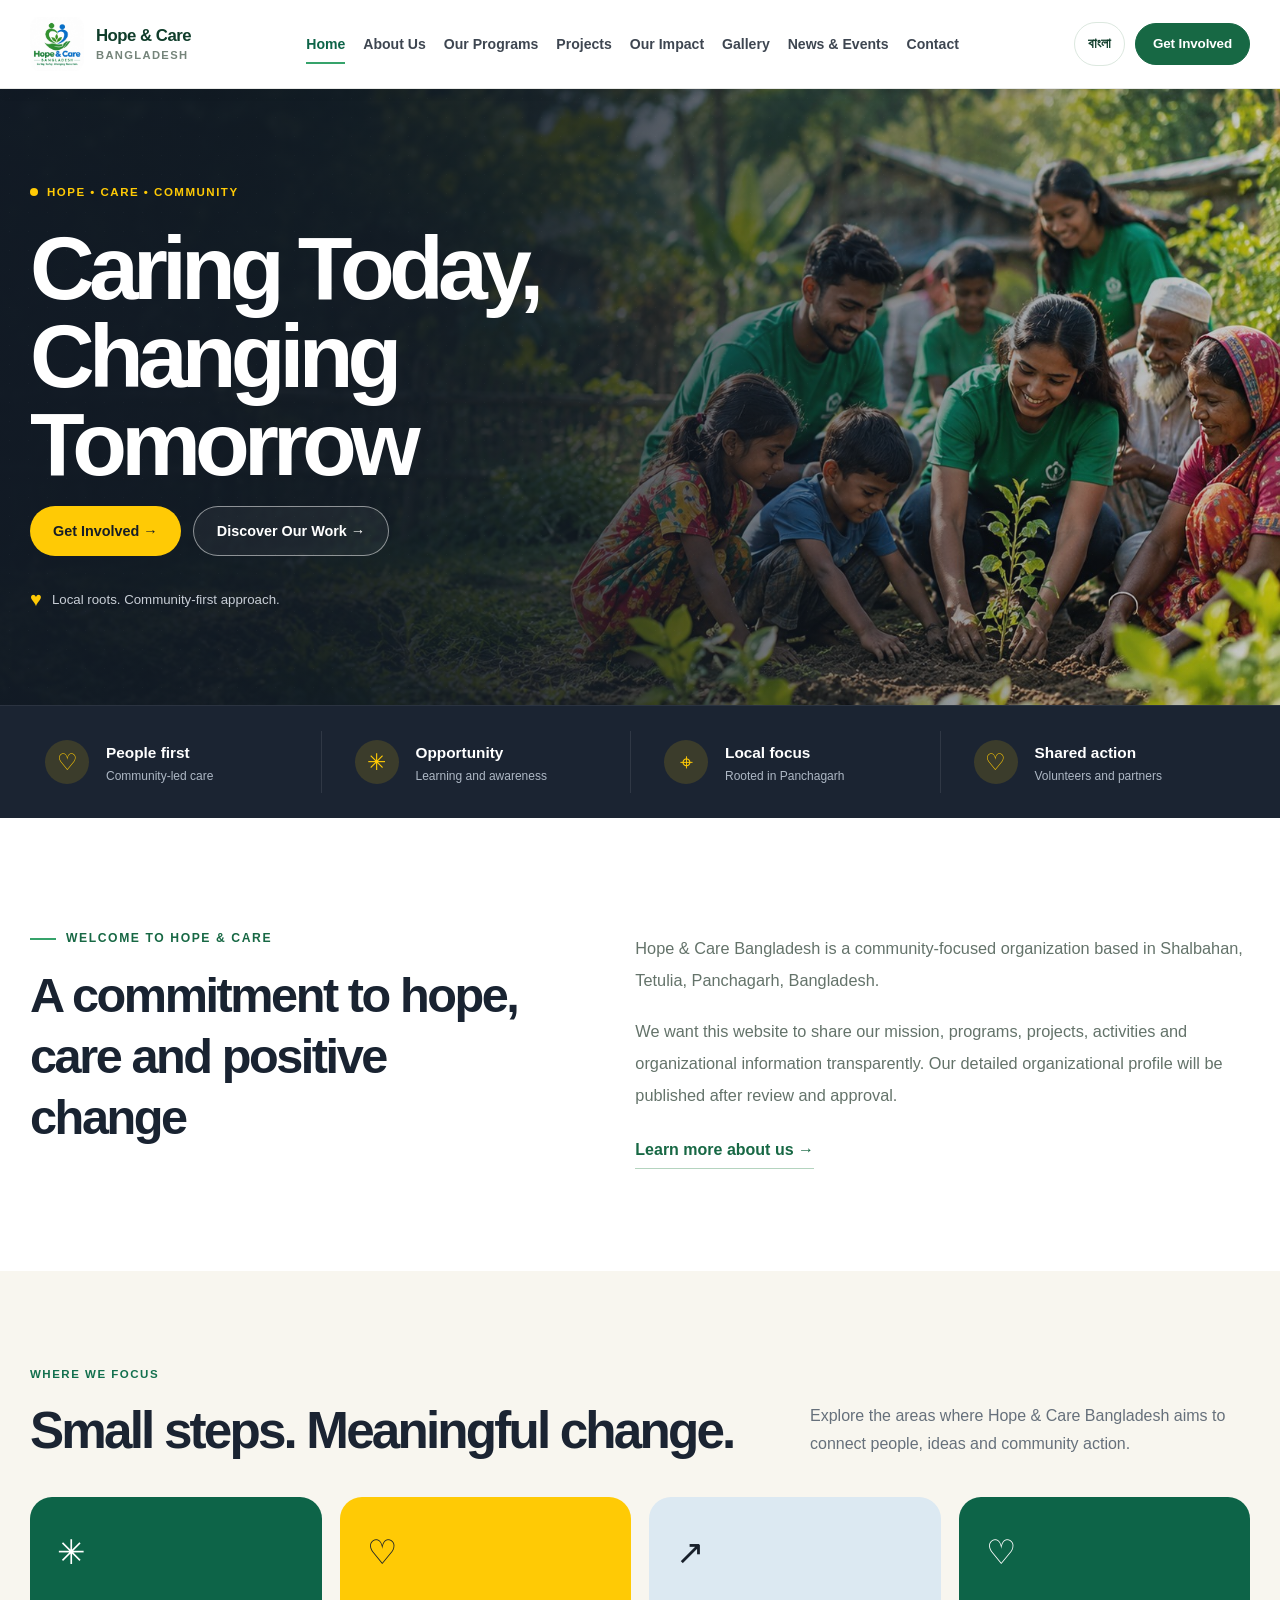
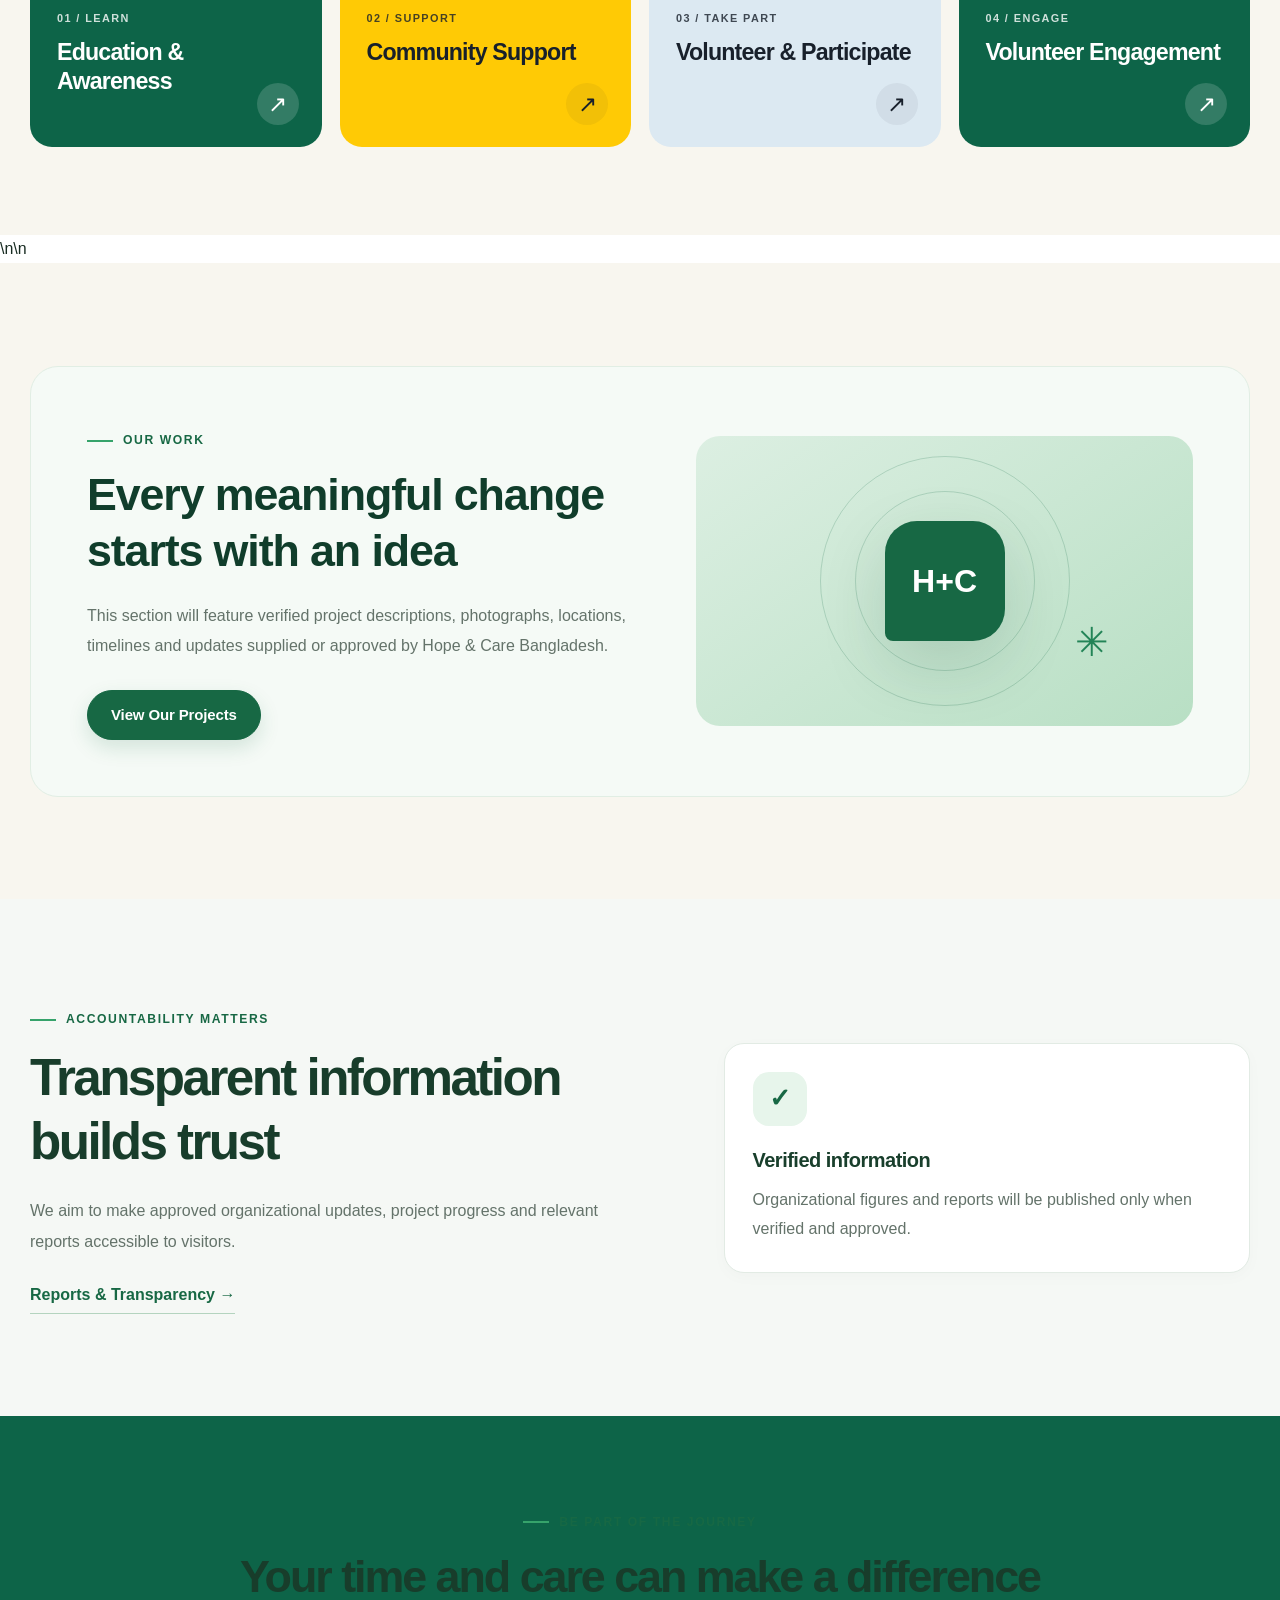
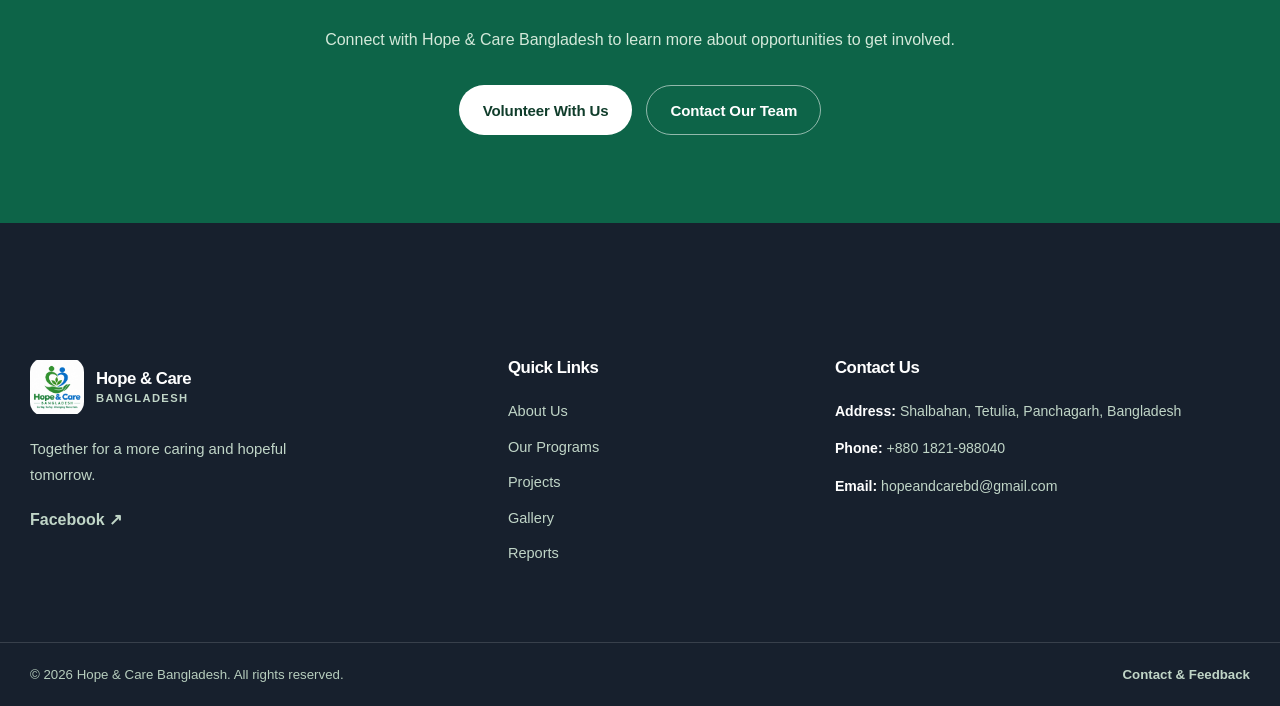
==== index.html @ 294ae9b8 "Add files via upload" ====
<!DOCTYPE html>
<html lang="en">
<head>
  <meta charset="UTF-8">
  <meta name="viewport" content="width=device-width, initial-scale=1.0">

  <title>Hope & Care Bangladesh | Together for a Better Tomorrow</title>

  <meta name="description"
        content="Hope & Care Bangladesh — building hope, supporting communities, and working towards a better tomorrow.">

  <meta name="theme-color" content="#17202d">

  <link rel="stylesheet" href="assets/css/style.css">

  <script src="assets/js/language.js" defer></script>
  <script src="assets/js/main.js" defer></script>
</head>

<body>

  <!-- Accessibility: skip navigation -->
  <a class="skip-link" href="#main-content"
     data-en="Skip to content"
     data-bn="মূল কনটেন্টে যান">Skip to content</a>

  <!-- Header -->
  <header class="site-header">
    <div class="container header-inner">

      <a class="brand" href="index.html" aria-label="Hope & Care Bangladesh Home">
        <!-- Replace this placeholder with the official organization logo -->
        <img class="brand-logo" src="assets/images/logo.png" alt="Hope &amp; Care Bangladesh logo">
        <span class="brand-text">
          <strong>Hope & Care</strong>
          <small>Bangladesh</small>
        </span>
      </a>

      <button
        class="menu-toggle"
        id="menu-toggle"
        type="button"
        aria-label="Open navigation"
        aria-controls="primary-navigation"
        aria-expanded="false">
        <span></span>
        <span></span>
        <span></span>
      </button>

      <nav class="main-navigation" id="primary-navigation"
           aria-label="Main navigation">

        <a href="index.html" class="active"
           data-en="Home" data-bn="হোম">Home</a>

        <a href="about.html"
           data-en="About Us" data-bn="আমাদের সম্পর্কে">About Us</a>

        <a href="programs.html"
           data-en="Our Programs" data-bn="আমাদের কার্যক্রম">Our Programs</a>

        <a href="projects.html"
           data-en="Projects" data-bn="প্রকল্প">Projects</a>

        <a href="impact.html"
           data-en="Our Impact" data-bn="আমাদের অবদান">Our Impact</a>

        <a href="gallery.html"
           data-en="Gallery" data-bn="গ্যালারি">Gallery</a>

        <a href="news.html"
           data-en="News & Events" data-bn="সংবাদ ও ইভেন্ট">News & Events</a>

        <a href="contact.html"
           data-en="Contact" data-bn="যোগাযোগ">Contact</a>
      </nav>

      <div class="header-actions">
        <button id="language-toggle" class="language-toggle"
                type="button" aria-label="Switch language">
          বাংলা
        </button>

        <a href="volunteer.html" class="button button-small"
           data-en="Get Involved" data-bn="যুক্ত হোন">
          Get Involved
        </a>
      </div>

    </div>
  </header>


  <main id="main-content">

    <!-- Homepage hero: JAAGO-inspired visual direction, original Hope & Care content -->
    <section class="hc-home-hero">
      <div class="hc-home-hero-bg" aria-hidden="true"></div>
      <div class="container hc-home-hero-inner">
        <div class="hc-home-hero-copy">
          <span class="hc-kicker" data-en="HOPE • CARE • COMMUNITY" data-bn="আশা • যত্ন • সমাজ">HOPE • CARE • COMMUNITY</span>
          <h1 data-en="Caring Today, Changing Tomorrow" data-bn="আজ যত্ন, আগামীতে পরিবর্তন">Caring Today, Changing Tomorrow</h1>
          <div class="hc-home-actions">
            <a href="volunteer.html" class="hc-btn hc-btn-yellow" data-en="Get Involved →" data-bn="যুক্ত হোন →">Get Involved →</a>
            <a href="about.html" class="hc-btn hc-btn-ghost" data-en="Discover Our Work →" data-bn="আমাদের কাজ জানুন →">Discover Our Work →</a>
          </div>
          <div class="hc-hero-trust"><span class="hc-heart">♥</span><span data-en="Local roots. Community-first approach." data-bn="স্থানীয় শেকড়। মানুষের পাশে থাকার অঙ্গীকার।">Local roots. Community-first approach.</span></div>
        </div>
      </div>
    </section>

    <section class="hc-value-strip" aria-label="Our approach">
      <div class="container hc-value-grid">
        <div class="hc-value"><span class="hc-value-icon">♡</span><strong data-en="People first" data-bn="মানুষই প্রথম">People first</strong><small data-en="Community-led care" data-bn="কমিউনিটিকে সঙ্গে নিয়ে">Community-led care</small></div>
        <div class="hc-value"><span class="hc-value-icon">✳</span><strong data-en="Opportunity" data-bn="সুযোগ">Opportunity</strong><small data-en="Learning and awareness" data-bn="শিক্ষা ও সচেতনতা">Learning and awareness</small></div>
        <div class="hc-value"><span class="hc-value-icon">⌖</span><strong data-en="Local focus" data-bn="স্থানীয় অগ্রাধিকার">Local focus</strong><small data-en="Rooted in Panchagarh" data-bn="পঞ্চগড়ে আমাদের শেকড়">Rooted in Panchagarh</small></div>
        <div class="hc-value"><span class="hc-value-icon">♡</span><strong data-en="Shared action" data-bn="সম্মিলিত উদ্যোগ">Shared action</strong><small data-en="Volunteers and partners" data-bn="স্বেচ্ছাসেবক ও সহযোগীরা">Volunteers and partners</small></div>
      </div>
    </section>

    <!-- Introduction -->
    <section class="section intro-section">
      <div class="container intro-grid">

        <div class="section-heading">
          <span class="eyebrow"
                data-en="WELCOME TO HOPE & CARE"
                data-bn="HOPE & CARE-এ স্বাগতম">
            WELCOME TO HOPE & CARE
          </span>

          <h2 data-en="A commitment to hope, care and positive change"
              data-bn="আশা, যত্ন ও ইতিবাচক পরিবর্তনের অঙ্গীকার">
            A commitment to hope, care and positive change
          </h2>
        </div>

        <div class="intro-copy">
          <p data-en="Hope & Care Bangladesh is a community-focused organization based in Shalbahan, Tetulia, Panchagarh, Bangladesh."
             data-bn="Hope & Care Bangladesh বাংলাদেশের পঞ্চগড় জেলার তেঁতুলিয়ার শালবাহানভিত্তিক একটি কমিউনিটি-কেন্দ্রিক সংস্থা।">
            Hope & Care Bangladesh is a community-focused organization
            based in Shalbahan, Tetulia, Panchagarh, Bangladesh.
          </p>

          <p data-en="We want this website to share our mission, programs, projects, activities and organizational information transparently. Our detailed organizational profile will be published after review and approval."
             data-bn="এই ওয়েবসাইটের মাধ্যমে আমরা আমাদের লক্ষ্য, কার্যক্রম, প্রকল্প, উদ্যোগ ও সাংগঠনিক তথ্য স্বচ্ছভাবে তুলে ধরতে চাই। বিস্তারিত সাংগঠনিক পরিচিতি পর্যালোচনা ও অনুমোদনের পর প্রকাশ করা হবে।">
            We want this website to share our mission, programs, projects,
            activities and organizational information transparently.
            Our detailed organizational profile will be published after
            review and approval.
          </p>

          <a href="about.html" class="text-link"
             data-en="Learn more about us →"
             data-bn="আমাদের সম্পর্কে আরও জানুন →">
            Learn more about us →
          </a>
        </div>

      </div>
    </section>


    <section class="hc-focus-section">
      <div class="container">
        <div class="hc-section-head"><div><span class="hc-section-kicker" data-en="WHERE WE FOCUS" data-bn="আমাদের অগ্রাধিকার">WHERE WE FOCUS</span><h2 data-en="Small steps. Meaningful change." data-bn="ছোট পদক্ষেপ, অর্থবহ পরিবর্তন।">Small steps. Meaningful change.</h2></div><p data-en="Explore the areas where Hope & Care Bangladesh aims to connect people, ideas and community action." data-bn="যে ক্ষেত্রগুলোতে মানুষ, ধারণা ও সামাজিক উদ্যোগকে একসঙ্গে যুক্ত করতে চাই—সেগুলো জানুন।">Explore the areas where Hope & Care Bangladesh aims to connect people, ideas and community action.</p></div>
        <div class="hc-focus-grid">
          <a class="hc-focus-card hc-focus-green" href="programs.html"><span class="hc-focus-symbol">✳</span><span class="hc-focus-label" data-en="01 / LEARN" data-bn="০১ / শিক্ষা">01 / LEARN</span><h3 data-en="Education & Awareness" data-bn="শিক্ষা ও সচেতনতা">Education & Awareness</h3><span class="hc-card-arrow">↗</span></a>
          <a class="hc-focus-card hc-focus-yellow" href="projects.html"><span class="hc-focus-symbol">♡</span><span class="hc-focus-label" data-en="02 / SUPPORT" data-bn="০২ / সহায়তা">02 / SUPPORT</span><h3 data-en="Community Support" data-bn="কমিউনিটি সহায়তা">Community Support</h3><span class="hc-card-arrow">↗</span></a>
          <a class="hc-focus-card hc-focus-blue" href="volunteer.html"><span class="hc-focus-symbol">↗</span><span class="hc-focus-label" data-en="03 / TAKE PART" data-bn="০৩ / অংশ নিন">03 / TAKE PART</span><h3 data-en="Volunteer & Participate" data-bn="স্বেচ্ছাসেবা ও অংশগ্রহণ">Volunteer & Participate</h3><span class="hc-card-arrow">↗</span></a>
          <a class="hc-focus-card hc-focus-green" href="volunteer.html"><span class="hc-focus-symbol">♡</span><span class="hc-focus-label" data-en="04 / ENGAGE" data-bn="০৪ / যুক্ত হোন">04 / ENGAGE</span><h3 data-en="Volunteer Engagement" data-bn="স্বেচ্ছাসেবায় যুক্ত হোন">Volunteer Engagement</h3><span class="hc-card-arrow">↗</span></a>
        </div>
      </div>
    </section>

    <!-- Programs overview is represented by the focus cards above to avoid duplicate cards. -->\n\n    <!-- Projects -->
    <section class="section projects-section">
      <div class="container project-feature">

        <div class="project-feature-content">
          <span class="eyebrow"
                data-en="OUR WORK"
                data-bn="আমাদের কাজ">
            OUR WORK
          </span>

          <h2 data-en="Every meaningful change starts with an idea"
              data-bn="অর্থবহ পরিবর্তনের শুরু হয় একটি উদ্যোগ থেকে">
            Every meaningful change starts with an idea
          </h2>

          <p data-en="This section will feature verified project descriptions, photographs, locations, timelines and updates supplied or approved by Hope & Care Bangladesh."
             data-bn="এই অংশে Hope & Care Bangladesh-এর সরবরাহ করা বা অনুমোদিত প্রকল্পের বিবরণ, ছবি, স্থান, সময়সীমা ও অগ্রগতির তথ্য প্রকাশ করা হবে।">
            This section will feature verified project descriptions,
            photographs, locations, timelines and updates supplied or
            approved by Hope & Care Bangladesh.
          </p>

          <a href="projects.html" class="button button-primary"
             data-en="View Our Projects"
             data-bn="আমাদের প্রকল্প দেখুন">
            View Our Projects
          </a>
        </div>

        <div class="project-feature-art" aria-hidden="true">
          <div class="art-circle art-circle-large"></div>
          <div class="art-circle art-circle-small"></div>
          <div class="art-symbol">H+C</div>
          <div class="art-leaf">✳</div>
        </div>

      </div>
    </section>


    <!-- Impact and transparency -->
    <section class="section impact-section">
      <div class="container impact-grid">

        <div>
          <span class="eyebrow"
                data-en="ACCOUNTABILITY MATTERS"
                data-bn="জবাবদিহি গুরুত্বপূর্ণ">
            ACCOUNTABILITY MATTERS
          </span>

          <h2 data-en="Transparent information builds trust"
              data-bn="স্বচ্ছ তথ্য গড়ে তোলে আস্থা">
            Transparent information builds trust
          </h2>

          <p data-en="We aim to make approved organizational updates, project progress and relevant reports accessible to visitors."
             data-bn="অনুমোদিত সাংগঠনিক তথ্য, প্রকল্পের অগ্রগতি ও প্রাসঙ্গিক প্রতিবেদন দর্শনার্থীদের কাছে সহজলভ্য করাই আমাদের লক্ষ্য।">
            We aim to make approved organizational updates,
            project progress and relevant reports accessible to visitors.
          </p>

          <a href="reports.html" class="text-link"
             data-en="Reports & Transparency →"
             data-bn="প্রতিবেদন ও স্বচ্ছতা →">
            Reports & Transparency →
          </a>
        </div>

        <div class="impact-panel">
          <div class="impact-panel-icon" aria-hidden="true">✓</div>
          <h3 data-en="Verified information"
              data-bn="যাচাইকৃত তথ্য">
            Verified information
          </h3>
          <p data-en="Organizational figures and reports will be published only when verified and approved."
             data-bn="যাচাই ও অনুমোদনের পরই সাংগঠনিক পরিসংখ্যান ও প্রতিবেদন প্রকাশ করা হবে।">
            Organizational figures and reports will be published only
            when verified and approved.
          </p>
        </div>

      </div>
    </section>


    <!-- Volunteer call to action -->
    <section class="cta-section">
      <div class="container cta-content">

        <span class="eyebrow eyebrow-light"
              data-en="BE PART OF THE JOURNEY"
              data-bn="এই যাত্রার অংশ হোন">
          BE PART OF THE JOURNEY
        </span>

        <h2 data-en="Your time and care can make a difference"
            data-bn="আপনার সময় ও যত্ন ইতিবাচক পরিবর্তন আনতে পারে">
          Your time and care can make a difference
        </h2>

        <p data-en="Connect with Hope & Care Bangladesh to learn more about opportunities to get involved."
           data-bn="যুক্ত হওয়ার সুযোগ সম্পর্কে জানতে Hope & Care Bangladesh-এর সঙ্গে যোগাযোগ করুন।">
          Connect with Hope & Care Bangladesh to learn more about
          opportunities to get involved.
        </p>

        <div class="cta-actions">
          <a href="volunteer.html" class="button button-white"
             data-en="Volunteer With Us"
             data-bn="আমাদের সঙ্গে স্বেচ্ছাসেবক হোন">
            Volunteer With Us
          </a>

          <a href="contact.html" class="button button-light-outline"
             data-en="Contact Our Team"
             data-bn="আমাদের সঙ্গে যোগাযোগ করুন">
            Contact Our Team
          </a>
        </div>

      </div>
    </section>

  </main>


  <!-- Footer -->
  <footer class="site-footer">
    <div class="container footer-grid">

      <div class="footer-about">
        <a class="brand footer-brand" href="index.html">
          <img class="brand-logo" src="assets/images/logo.png" alt="Hope &amp; Care Bangladesh logo">
          <span class="brand-text">
            <strong>Hope & Care</strong>
            <small>Bangladesh</small>
          </span>
        </a>

        <p data-en="Together for a more caring and hopeful tomorrow."
           data-bn="আরও মানবিক ও আশাব্যঞ্জক আগামীর জন্য একসাথে।">
          Together for a more caring and hopeful tomorrow.
        </p>

        <a href="https://www.facebook.com/hopeandcarebd"
           target="_blank" rel="noopener noreferrer">
          Facebook ↗
        </a>
      </div>

      <div class="footer-links">
        <h3 data-en="Quick Links" data-bn="দরকারি লিংক">Quick Links</h3>
        <a href="about.html" data-en="About Us" data-bn="আমাদের সম্পর্কে">About Us</a>
        <a href="programs.html" data-en="Our Programs" data-bn="আমাদের কার্যক্রম">Our Programs</a>
        <a href="projects.html" data-en="Projects" data-bn="প্রকল্প">Projects</a>
        <a href="gallery.html" data-en="Gallery" data-bn="গ্যালারি">Gallery</a>
        <a href="reports.html" data-en="Reports" data-bn="প্রতিবেদন">Reports</a>
      </div>

      <div class="footer-contact">
        <h3 data-en="Contact Us" data-bn="যোগাযোগ করুন">Contact Us</h3>

        <p>
          <strong data-en="Address:" data-bn="ঠিকানা:">Address:</strong>
          <span data-en="Shalbahan, Tetulia, Panchagarh, Bangladesh"
                data-bn="শালবাহান, তেঁতুলিয়া, পঞ্চগড়, বাংলাদেশ">
            Shalbahan, Tetulia, Panchagarh, Bangladesh
          </span>
        </p>

        <p>
          <strong data-en="Phone:" data-bn="ফোন:">Phone:</strong>
          <a href="tel:+8801821988040">+880 1821-988040</a>
        </p>

        <p>
          <strong data-en="Email:" data-bn="ইমেইল:">Email:</strong>
          <a href="mailto:hopeandcarebd@gmail.com">
            hopeandcarebd@gmail.com
          </a>
        </p>
      </div>

    </div>

    <div class="footer-bottom">
      <div class="container footer-bottom-inner">
        <p>
          © <span id="current-year">2026</span>
          Hope & Care Bangladesh.
          <span data-en="All rights reserved."
                data-bn="সর্বস্বত্ব সংরক্ষিত।">
            All rights reserved.
          </span>
        </p>

        <a href="contact.html"
           data-en="Contact & Feedback"
           data-bn="যোগাযোগ ও মতামত">
          Contact & Feedback
        </a>
      </div>
    </div>
  </footer>

</body>
</html>
---- assets/css/style.css ----
/* =========================================
   Hope & Care Bangladesh
   Main Stylesheet
   Theme: Green + White
========================================= */

/* ---------- 1. Design tokens ---------- */

:root {
  --green-900: #104b32;
  --green-800: #176b45;
  --green-700: #218653;
  --green-600: #2d9a62;
  --green-100: #e8f5ed;
  --green-50: #f5faf6;

  --white: #ffffff;
  --text: #23352b;
  --muted: #66766c;
  --border: #e0e9e2;
  --surface: #f8fbf8;

  --shadow-sm: 0 5px 18px rgba(20, 70, 44, 0.07);
  --shadow-lg: 0 18px 50px rgba(20, 70, 44, 0.12);

  --radius-sm: 10px;
  --radius-md: 18px;
  --radius-lg: 28px;

  --container: 1160px;
  --header-height: 82px;
}

/* ---------- 2. Reset and base ---------- */

* {
  box-sizing: border-box;
}

html {
  scroll-behavior: smooth;
  scroll-padding-top: 100px;
}

body {
  margin: 0;
  font-family:
    "Noto Sans Bengali",
    "Hind Siliguri",
    "Noto Sans",
    Arial,
    sans-serif;
  font-size: 16px;
  line-height: 1.75;
  color: var(--text);
  background: var(--white);
  -webkit-font-smoothing: antialiased;
}

body,
button,
input,
textarea,
select {
  font-family:
    "Noto Sans Bengali",
    "Hind Siliguri",
    "Noto Sans",
    Arial,
    sans-serif;
}

img,
svg {
  max-width: 100%;
}

img {
  display: block;
  height: auto;
}

a {
  color: var(--green-800);
  text-decoration: none;
}

a:hover {
  color: var(--green-600);
}

button {
  font: inherit;
}

button,
a {
  -webkit-tap-highlight-color: transparent;
}

button:focus-visible,
a:focus-visible {
  outline: 3px solid #86cba2;
  outline-offset: 4px;
}

h1,
h2,
h3,
p {
  margin-top: 0;
}

h1,
h2,
h3 {
  line-height: 1.25;
  letter-spacing: -0.025em;
}

h1 {
  font-size: clamp(2.4rem, 5vw, 4.4rem);
}

h2 {
  font-size: clamp(1.9rem, 3.5vw, 3rem);
}

h3 {
  font-size: 1.25rem;
}

p {
  color: var(--muted);
}

.container {
  width: min(var(--container), calc(100% - 48px));
  margin-inline: auto;
}

.section {
  padding-block: 96px;
}

.skip-link {
  position: absolute;
  top: -100px;
  left: 16px;
  z-index: 2000;
  padding: 12px 18px;
  color: var(--white);
  background: var(--green-900);
  border-radius: var(--radius-sm);
}

.skip-link:focus {
  top: 16px;
}

/* ---------- 3. Header and navigation ---------- */

.site-header {
  position: sticky;
  top: 0;
  z-index: 1000;
  min-height: var(--header-height);
  background: rgba(255, 255, 255, 0.97);
  border-bottom: 1px solid rgba(224, 233, 226, 0.9);
  backdrop-filter: blur(14px);
}

.header-inner {
  display: flex;
  align-items: center;
  justify-content: space-between;
  gap: 24px;
  min-height: var(--header-height);
}

.brand {
  display: inline-flex;
  align-items: center;
  flex-shrink: 0;
  gap: 11px;
  color: var(--green-900);
}

.brand:hover {
  color: var(--green-800);
}

.brand-mark {
  display: grid;
  width: 46px;
  height: 46px;
  place-items: center;
  color: var(--white);
  background: var(--green-800);
  border-radius: 14px 14px 14px 4px;
  font-size: 0.95rem;
  font-weight: 800;
  letter-spacing: -0.04em;
}

.brand-text {
  display: flex;
  flex-direction: column;
  line-height: 1.2;
}

.brand-text strong {
  font-size: 1.02rem;
  font-weight: 800;
}

.brand-text small {
  margin-top: 4px;
  color: var(--muted);
  font-size: 0.78rem;
  letter-spacing: 0.06em;
}

.main-navigation {
  display: flex;
  align-items: center;
  justify-content: center;
  gap: 19px;
}

.main-navigation a {
  position: relative;
  padding-block: 8px;
  color: #45574b;
  font-size: 0.88rem;
  font-weight: 600;
  white-space: nowrap;
}

.main-navigation a::after {
  position: absolute;
  right: 0;
  bottom: 0;
  left: 0;
  height: 2px;
  background: var(--green-700);
  content: "";
  transform: scaleX(0);
  transform-origin: left;
  transition: transform 180ms ease;
}

.main-navigation a:hover,
.main-navigation a.active {
  color: var(--green-800);
}

.main-navigation a:hover::after,
.main-navigation a.active::after {
  transform: scaleX(1);
}

.header-actions {
  display: flex;
  align-items: center;
  gap: 12px;
}

.language-toggle {
  min-width: 48px;
  padding: 8px 10px;
  color: var(--green-800);
  background: var(--green-50);
  border: 1px solid var(--border);
  border-radius: 9px;
  cursor: pointer;
  font-size: 0.85rem;
  font-weight: 700;
}

.language-toggle:hover {
  background: var(--green-100);
}

.menu-toggle {
  display: none;
  width: 44px;
  height: 44px;
  padding: 10px;
  background: var(--white);
  border: 1px solid var(--border);
  border-radius: 10px;
  cursor: pointer;
}

.menu-toggle span {
  display: block;
  width: 100%;
  height: 2px;
  margin-block: 5px;
  background: var(--green-800);
  transition: transform 180ms ease;
}

/* ---------- 4. Buttons ---------- */

.button {
  display: inline-flex;
  align-items: center;
  justify-content: center;
  gap: 8px;
  min-height: 50px;
  padding: 12px 23px;
  border: 1px solid transparent;
  border-radius: 11px;
  font-size: 0.94rem;
  font-weight: 700;
  line-height: 1.4;
  text-align: center;
  transition:
    background 180ms ease,
    color 180ms ease,
    border-color 180ms ease,
    transform 180ms ease,
    box-shadow 180ms ease;
}

.button:hover {
  transform: translateY(-2px);
}

.button-small {
  min-height: 42px;
  padding: 9px 15px;
  color: var(--white);
  background: var(--green-800);
  font-size: 0.84rem;
}

.button-small:hover {
  color: var(--white);
  background: var(--green-900);
}

.button-primary {
  color: var(--white);
  background: var(--green-800);
  box-shadow: 0 8px 20px rgba(23, 107, 69, 0.15);
}

.button-primary:hover {
  color: var(--white);
  background: var(--green-900);
  box-shadow: var(--shadow-sm);
}

.button-outline {
  color: var(--green-800);
  background: var(--white);
  border-color: #bfd9c8;
}

.button-outline:hover {
  color: var(--green-900);
  background: var(--green-50);
  border-color: var(--green-700);
}

.button-white {
  color: var(--green-900);
  background: var(--white);
}

.button-white:hover {
  color: var(--green-900);
  background: var(--green-100);
}

.button-light-outline {
  color: var(--white);
  background: transparent;
  border-color: rgba(255, 255, 255, 0.55);
}

.button-light-outline:hover {
  color: var(--white);
  background: rgba(255, 255, 255, 0.1);
  border-color: var(--white);
}

/* ---------- 5. Shared section styles ---------- */

.eyebrow {
  display: inline-block;
  margin-bottom: 18px;
  color: var(--green-700);
  font-size: 0.76rem;
  font-weight: 800;
  letter-spacing: 0.13em;
  line-height: 1.6;
}

.section-heading h2,
.impact-grid h2 {
  max-width: 620px;
  margin-bottom: 0;
  color: var(--green-900);
}

.section-header {
  max-width: 720px;
  margin: 0 auto 48px;
}

.section-header.centered {
  text-align: center;
}

.section-header h2 {
  margin-bottom: 18px;
  color: var(--green-900);
}

.section-header p {
  max-width: 640px;
  margin-inline: auto;
  margin-bottom: 0;
}

.text-link {
  display: inline-flex;
  align-items: center;
  gap: 8px;
  color: var(--green-800);
  font-weight: 750;
}

.text-link:hover {
  color: var(--green-600);
}

/* ---------- 6. Hero ---------- */

.hero {
  position: relative;
  overflow: hidden;
  padding-block: 88px 96px;
  background:
    radial-gradient(
      ellipse at 90% 10%,
      rgba(209, 237, 218, 0.65),
      transparent 40%
    ),
    linear-gradient(135deg, #f8fcf8 0%, #ffffff 68%);
}

.hero-grid {
  display: grid;
  grid-template-columns: 1.06fr 0.94fr;
  align-items: center;
  gap: 64px;
}

.hero-content {
  position: relative;
  z-index: 2;
}

.hero-content h1 {
  max-width: 670px;
  margin-bottom: 24px;
  color: var(--green-900);
}

.hero-description {
  max-width: 580px;
  margin-bottom: 30px;
  font-size: 1.05rem;
  line-height: 1.9;
}

.hero-actions {
  display: flex;
  flex-wrap: wrap;
  gap: 13px;
}

.hero-note {
  display: flex;
  align-items: center;
  gap: 12px;
  margin-top: 34px;
}

.hero-note p {
  margin: 0;
  color: #53665a;
  font-size: 0.91rem;
  font-weight: 600;
}

.note-icon {
  display: grid;
  width: 36px;
  height: 36px;
  flex-shrink: 0;
  place-items: center;
  color: var(--green-800);
  background: var(--green-100);
  border-radius: 50%;
  font-size: 1.1rem;
}

.hero-visual {
  position: relative;
  min-width: 0;
}

.hero-image-placeholder {
  position: relative;
  z-index: 1;
  display: grid;
  min-height: 420px;
  padding: 30px;
  place-items: center;
  overflow: hidden;
  background:
    radial-gradient(
      circle at 75% 22%,
      rgba(255, 255, 255, 0.8),
      transparent 24%
    ),
    linear-gradient(145deg, #d9efdf, #a9d9ba);
  border: 8px solid rgba(255, 255, 255, 0.9);
  border-radius: 48% 48% 25px 25px;
  box-shadow: var(--shadow-lg);
}

.placeholder-content {
  max-width: 300px;
  text-align: center;
}

.placeholder-icon {
  display: grid;
  width: 78px;
  height: 78px;
  margin: 0 auto 20px;
  place-items: center;
  color: var(--green-800);
  background: rgba(255, 255, 255, 0.78);
  border-radius: 50%;
  font-size: 2.7rem;
}

.placeholder-content p {
  margin-bottom: 8px;
  color: var(--green-900);
  font-size: 1.45rem;
  font-weight: 800;
}

.placeholder-content small {
  color: #426e53;
  font-size: 0.84rem;
}

.hero-decoration {
  position: absolute;
  border: 1px solid rgba(45, 154, 98, 0.25);
  border-radius: 50%;
}

.hero-decoration-one {
  top: -28px;
  right: -22px;
  width: 110px;
  height: 110px;
}

.hero-decoration-two {
  bottom: -24px;
  left: -28px;
  width: 82px;
  height: 82px;
  background: rgba(232, 245, 237, 0.75);
}

/* ---------- 7. Introduction ---------- */

.intro-section {
  background: var(--white);
}

.intro-grid {
  display: grid;
  grid-template-columns: 0.9fr 1.1fr;
  align-items: start;
  gap: 80px;
}

.intro-copy p {
  margin-bottom: 20px;
  line-height: 1.95;
}

.intro-copy .text-link {
  margin-top: 4px;
}

/* ---------- 8. Program cards ---------- */

.programs-section {
  background: var(--green-50);
}

.program-grid {
  display: grid;
  grid-template-columns: repeat(3, minmax(0, 1fr));
  gap: 24px;
}

.program-card {
  display: flex;
  flex-direction: column;
  align-items: flex-start;
  min-width: 0;
  padding: 30px;
  background: var(--white);
  border: 1px solid var(--border);
  border-radius: var(--radius-md);
  box-shadow: var(--shadow-sm);
  transition:
    transform 180ms ease,
    box-shadow 180ms ease,
    border-color 180ms ease;
}

.program-card:hover {
  transform: translateY(-5px);
  border-color: #c4dfcd;
  box-shadow: var(--shadow-lg);
}

.program-icon {
  display: grid;
  width: 58px;
  height: 58px;
  margin-bottom: 24px;
  place-items: center;
  color: var(--green-800);
  background: var(--green-100);
  border-radius: 17px;
  font-size: 1.8rem;
}

.program-card h3 {
  margin-bottom: 13px;
  color: var(--green-900);
}

.program-card p {
  flex: 1;
  margin-bottom: 22px;
  font-size: 0.94rem;
  line-height: 1.85;
}

.program-card a {
  color: var(--green-800);
  font-size: 0.91rem;
  font-weight: 750;
}

.program-card a:hover {
  color: var(--green-600);
}

.content-disclaimer {
  max-width: 850px;
  margin: 28px auto 0;
  font-size: 0.82rem;
  line-height: 1.8;
  text-align: center;
}

/* ---------- 9. Projects feature ---------- */

.projects-section {
  background: var(--white);
}

.project-feature {
  display: grid;
  grid-template-columns: 1.05fr 0.95fr;
  align-items: center;
  gap: 60px;
  padding: 56px;
  overflow: hidden;
  background: var(--green-50);
  border: 1px solid #e1eee4;
  border-radius: var(--radius-lg);
}

.project-feature-content h2 {
  margin-bottom: 22px;
  color: var(--green-900);
}

.project-feature-content p {
  margin-bottom: 28px;
  line-height: 1.9;
}

.project-feature-art {
  position: relative;
  display: grid;
  min-height: 290px;
  place-items: center;
  overflow: hidden;
  background: linear-gradient(145deg, #dcefe2, #b8dfc4);
  border-radius: 24px;
}

.art-circle {
  position: absolute;
  border: 1px solid rgba(23, 107, 69, 0.2);
  border-radius: 50%;
}

.art-circle-large {
  width: 250px;
  height: 250px;
}

.art-circle-small {
  width: 180px;
  height: 180px;
}

.art-symbol {
  position: relative;
  z-index: 1;
  display: grid;
  width: 120px;
  height: 120px;
  place-items: center;
  color: var(--white);
  background: var(--green-800);
  border-radius: 32px 32px 32px 8px;
  box-shadow: var(--shadow-lg);
  font-size: 2rem;
  font-weight: 800;
}

.art-leaf {
  position: absolute;
  right: 17%;
  bottom: 17%;
  color: var(--green-700);
  font-size: 2.5rem;
}

/* ---------- 10. Impact and transparency ---------- */

.impact-section {
  background: #fbfdfb;
}

.impact-grid {
  display: grid;
  grid-template-columns: 1.1fr 0.9fr;
  align-items: center;
  gap: 80px;
}

.impact-grid h2 {
  margin-bottom: 22px;
}

.impact-grid > div:first-child > p {
  max-width: 590px;
  margin-bottom: 24px;
  line-height: 1.9;
}

.impact-panel {
  padding: 36px;
  background: var(--white);
  border: 1px solid var(--border);
  border-radius: var(--radius-md);
  box-shadow: var(--shadow-sm);
}

.impact-panel-icon {
  display: grid;
  width: 54px;
  height: 54px;
  margin-bottom: 22px;
  place-items: center;
  color: var(--green-800);
  background: var(--green-100);
  border-radius: 16px;
  font-size: 1.6rem;
  font-weight: 800;
}

.impact-panel h3 {
  margin-bottom: 12px;
  color: var(--green-900);
}

.impact-panel p {
  margin-bottom: 0;
  line-height: 1.9;
}

/* ---------- 11. Call to action ---------- */

.cta-section {
  position: relative;
  overflow: hidden;
  padding-block: 88px;
  background:
    radial-gradient(
      circle at 100% 0,
      rgba(71, 158, 106, 0.3),
      transparent 35%
    ),
    var(--green-900);
}

.cta-content {
  position: relative;
  z-index: 1;
  max-width: 850px;
  text-align: center;
}

.eyebrow-light {
  color: #bce9cb;
}

.cta-content h2 {
  margin-bottom: 20px;
  color: var(--white);
}

.cta-content > p {
  max-width: 650px;
  margin: 0 auto 30px;
  color: #d4e9da;
  line-height: 1.9;
}

.cta-actions {
  display: flex;
  flex-wrap: wrap;
  justify-content: center;
  gap: 14px;
}

/* ---------- 12. Footer ---------- */

.site-footer {
  background: #f6faf7;
}

.footer-grid {
  display: grid;
  grid-template-columns: 1.15fr 0.75fr 1.1fr;
  gap: 70px;
  padding-block: 65px;
}

.footer-brand {
  margin-bottom: 20px;
}

.footer-about > p {
  max-width: 300px;
  margin-bottom: 18px;
  font-size: 0.93rem;
}

.footer-about > a:last-child {
  font-weight: 700;
}

.footer-links,
.footer-contact {
  display: flex;
  flex-direction: column;
  align-items: flex-start;
}

.footer-links h3,
.footer-contact h3 {
  margin-bottom: 20px;
  color: var(--green-900);
  font-size: 1.05rem;
}

.footer-links a {
  margin-bottom: 10px;
  color: var(--muted);
  font-size: 0.91rem;
}

.footer-links a:hover {
  color: var(--green-800);
}

.footer-contact p {
  margin-bottom: 12px;
  font-size: 0.88rem;
  line-height: 1.8;
  overflow-wrap: anywhere;
}

.footer-contact strong {
  color: var(--text);
}

.footer-contact a {
  overflow-wrap: anywhere;
}

.footer-bottom {
  border-top: 1px solid var(--border);
}

.footer-bottom-inner {
  display: flex;
  align-items: center;
  justify-content: space-between;
  gap: 24px;
  padding-block: 20px;
}

.footer-bottom p {
  margin-bottom: 0;
  font-size: 0.83rem;
}

.footer-bottom a {
  flex-shrink: 0;
  font-size: 0.83rem;
  font-weight: 700;
}

/* ---------- 13. Responsive: tablets ---------- */

@media (max-width: 1080px) {
  :root {
    --header-height: 76px;
  }

  .header-inner {
    gap: 16px;
  }

  .main-navigation {
    gap: 12px;
  }

  .main-navigation a {
    font-size: 0.8rem;
  }

  .brand-text strong {
    font-size: 0.94rem;
  }

  .brand-mark {
    width: 42px;
    height: 42px;
  }

  .header-actions {
    gap: 8px;
  }

  .header-actions .button-small {
    padding-inline: 11px;
  }

  .hero-grid {
    gap: 38px;
  }

  .intro-grid,
  .impact-grid {
    gap: 48px;
  }

  .project-feature {
    gap: 40px;
    padding: 40px;
  }

  .footer-grid {
    gap: 42px;
  }
}

/* ---------- 14. Responsive: mobile navigation ---------- */

@media (max-width: 850px) {
  .header-inner {
    position: relative;
    justify-content: space-between;
  }

  .menu-toggle {
    display: block;
    order: 3;
  }

  .header-actions {
    margin-left: auto;
  }

  .main-navigation {
    position: absolute;
    top: calc(100% + 1px);
    right: 0;
    left: 0;
    display: none;
    align-items: stretch;
    gap: 0;
    padding: 12px 20px 20px;
    background: var(--white);
    border: 1px solid var(--border);
    border-top: 0;
    border-radius: 0 0 16px 16px;
    box-shadow: var(--shadow-lg);
  }

  .main-navigation.is-open {
    display: flex;
    flex-direction: column;
  }

  .main-navigation a {
    padding: 12px 8px;
    border-bottom: 1px solid #eef3ef;
    font-size: 0.95rem;
  }

  .main-navigation a:last-child {
    border-bottom: 0;
  }

  .main-navigation a::after {
    display: none;
  }

  .hero {
    padding-block: 65px 75px;
  }

  .hero-grid {
    grid-template-columns: 1fr;
    gap: 45px;
  }

  .hero-content {
    max-width: 720px;
  }

  .hero-visual {
    width: min(100%, 560px);
    margin-inline: auto;
  }

  .hero-image-placeholder {
    min-height: 350px;
  }

  .intro-grid,
  .impact-grid {
    grid-template-columns: 1fr;
    gap: 28px;
  }

  .section {
    padding-block: 75px;
  }

  .program-grid {
    grid-template-columns: repeat(2, minmax(0, 1fr));
  }

  .program-card:last-child {
    grid-column: 1 / -1;
  }

  .project-feature {
    grid-template-columns: 1fr;
  }

  .project-feature-art {
    min-height: 250px;
  }

  .impact-panel {
    max-width: 620px;
  }

  .footer-grid {
    grid-template-columns: repeat(2, minmax(0, 1fr));
    gap: 38px;
  }

  .footer-about {
    grid-column: 1 / -1;
  }
}

/* ---------- 15. Responsive: small phones ---------- */

@media (max-width: 540px) {
  :root {
    --header-height: 70px;
  }

  body {
    font-size: 15px;
  }

  .container {
    width: calc(100% - 32px);
  }

  .brand {
    gap: 8px;
  }

  .brand-mark {
    width: 38px;
    height: 38px;
    border-radius: 11px 11px 11px 4px;
    font-size: 0.82rem;
  }

  .brand-text strong {
    font-size: 0.88rem;
  }

  .brand-text small {
    font-size: 0.7rem;
  }

  .header-inner {
    gap: 8px;
  }

  .header-actions {
    gap: 6px;
  }

  .header-actions .button-small {
    display: none;
  }

  .language-toggle {
    min-width: 43px;
    padding: 7px 8px;
    font-size: 0.78rem;
  }

  .menu-toggle {
    width: 40px;
    height: 40px;
    padding: 8px;
  }

  .hero {
    padding-block: 50px 60px;
  }

  h1 {
    font-size: clamp(2.1rem, 10vw, 3.2rem);
  }

  h2 {
    font-size: clamp(1.75rem, 7vw, 2.35rem);
  }

  .hero-description {
    font-size: 0.97rem;
  }

  .hero-actions {
    align-items: stretch;
    flex-direction: column;
  }

  .hero-actions .button {
    width: 100%;
  }

  .hero-image-placeholder {
    min-height: 280px;
    padding: 20px;
    border-width: 5px;
    border-radius: 42% 42% 20px 20px;
  }

  .placeholder-icon {
    width: 65px;
    height: 65px;
    font-size: 2.2rem;
  }

  .placeholder-content p {
    font-size: 1.2rem;
  }

  .section {
    padding-block: 60px;
  }

  .section-header {
    margin-bottom: 32px;
  }

  .program-grid {
    grid-template-columns: 1fr;
    gap: 16px;
  }

  .program-card,
  .program-card:last-child {
    grid-column: auto;
    padding: 24px;
  }

  .project-feature {
    gap: 28px;
    padding: 26px 20px;
    border-radius: 20px;
  }

  .project-feature-art {
    min-height: 220px;
  }

  .art-circle-large {
    width: 200px;
    height: 200px;
  }

  .art-circle-small {
    width: 145px;
    height: 145px;
  }

  .art-symbol {
    width: 100px;
    height: 100px;
    font-size: 1.7rem;
  }

  .impact-panel {
    padding: 26px;
  }

  .cta-section {
    padding-block: 65px;
  }

  .cta-actions {
    align-items: stretch;
    flex-direction: column;
  }

  .cta-actions .button {
    width: 100%;
  }

  .footer-grid {
    grid-template-columns: 1fr;
    gap: 32px;
    padding-block: 48px;
  }

  .footer-about {
    grid-column: auto;
  }

  .footer-bottom-inner {
    align-items: flex-start;
    flex-direction: column;
    gap: 10px;
    padding-block: 18px;
  }
}

/* ---------- 16. Reduced motion accessibility ---------- */

@media (prefers-reduced-motion: reduce) {
  *,
  *::before,
  *::after {
    scroll-behavior: auto !important;
    animation-duration: 0.01ms !important;
    animation-iteration-count: 1 !important;
    transition-duration: 0.01ms !important;
  }
}


/* ===== Modern NGO-inspired refinements (Hope & Care original branding) ===== */
.brand { display: inline-flex; align-items: center; gap: 11px; min-width: 0; }
.brand-logo { display: block; width: 54px; height: 54px; max-width: 54px; object-fit: contain; flex: 0 0 54px; border-radius: 10px; }
.brand-text { display: flex; flex-direction: column; line-height: 1.15; }
.brand-text strong { font-weight: 800; letter-spacing: -.025em; }
.brand-text small { margin-top: 4px; color: var(--green-700); font-weight: 700; letter-spacing: .08em; text-transform: uppercase; }
.hero-image-frame { position: relative; overflow: hidden; min-height: 280px; border-radius: var(--radius-lg); background: var(--green-100); box-shadow: var(--shadow-lg); isolation: isolate; }
.hero-banner-image { display: block; width: 100%; height: clamp(280px, 34vw, 470px); max-height: 470px; object-fit: cover; object-position: center; }
.hero-image-caption { position: absolute; left: 18px; right: 18px; bottom: 18px; display: flex; align-items: center; gap: 10px; padding: 12px 16px; border: 1px solid rgba(255,255,255,.45); border-radius: 14px; background: rgba(255,255,255,.93); color: var(--green-900); font-weight: 750; box-shadow: var(--shadow-sm); line-height: 1.4; }
.caption-heart { display: grid; place-items: center; width: 32px; height: 32px; flex: 0 0 32px; border-radius: 50%; color: white; background: var(--green-700); }
.site-header { box-shadow: 0 4px 24px rgba(16,75,50,.06); }
.main-navigation a { font-weight: 650; }
.section-header.centered, .section-heading { max-width: 100%; }
@media (max-width: 900px) { .brand-logo { width: 46px; height: 46px; max-width: 46px; flex-basis: 46px; } .hero-image-frame { min-height: 240px; } .hero-banner-image { height: clamp(240px, 55vw, 390px); } }
@media (max-width: 600px) { .brand-logo { width: 42px; height: 42px; max-width: 42px; flex-basis: 42px; } .hero-image-frame { border-radius: 18px; min-height: 190px; } .hero-banner-image { height: auto; min-height: 190px; max-height: 300px; object-fit: cover; } .hero-image-caption { left: 10px; right: 10px; bottom: 10px; padding: 8px 10px; font-size: 13px; } .brand-text strong { font-size: 15px; } .brand-text small { font-size: 10px; } }

/* =========================================
   2026 WEBSITE REDESIGN — public website only
   Cleaner editorial layout, stronger hierarchy,
   responsive navigation and image-first sections.
========================================= */
:root {
  --green-900:#103d2b; --green-800:#176844; --green-700:#238457;
  --green-600:#36a36b; --green-100:#e8f5ed; --green-50:#f5faf6;
  --text:#172b21; --muted:#64736a; --border:#dce8df;
  --surface:#f5f8f5; --container:1220px; --header-height:88px;
  --radius-sm:12px; --radius-md:20px; --radius-lg:30px;
  --shadow-sm:0 8px 24px rgba(16,61,43,.07);
  --shadow-lg:0 24px 64px rgba(16,61,43,.15);
}
body { color:var(--text); background:#fff; font-size:16px; line-height:1.75; }
.container { width:min(var(--container),calc(100% - 56px)); }
.section { padding-block:clamp(64px,8vw,112px); }
.site-header { background:rgba(255,255,255,.96); box-shadow:0 4px 24px rgba(15,52,35,.045); border-bottom:1px solid #e8efe9; }
.header-inner { gap:20px; }
.brand { gap:12px; flex-shrink:0; }
.brand-logo { width:54px; height:54px; object-fit:contain; border-radius:14px; }
.brand-text strong { font-size:1.08rem; letter-spacing:-.03em; color:var(--green-900); }
.brand-text small { letter-spacing:.12em; text-transform:uppercase; font-size:.7rem; color:#75847a; }
.main-navigation { gap:clamp(10px,1.4vw,22px); }
.main-navigation a { font-size:.88rem; font-weight:650; color:#43574a; padding:10px 0; position:relative; }
.main-navigation a:after { content:""; position:absolute; left:0; right:100%; bottom:2px; height:2px; background:var(--green-600); transition:right .2s ease; }
.main-navigation a:hover:after,.main-navigation a.active:after { right:0; }
.main-navigation a.active { color:var(--green-800); }
.header-actions { gap:10px; }
.button { border-radius:999px; padding:13px 23px; font-weight:750; letter-spacing:-.01em; transition:transform .2s,box-shadow .2s,background .2s; }
.button:hover { transform:translateY(-2px); box-shadow:0 10px 24px rgba(23,104,68,.16); }
.button-primary,.header-actions .button { background:var(--green-800); color:#fff; border:1px solid var(--green-800); }
.button-outline { border:1px solid #b8cdbf; color:var(--green-900); background:#fff; }
.button-small { padding:10px 17px; font-size:.84rem; }
.language-toggle { border:1px solid var(--border); background:#fff; border-radius:999px; padding:9px 13px; color:var(--green-900); font-weight:700; }
.hero { position:relative; overflow:hidden; padding:clamp(54px,7vw,94px) 0 clamp(64px,8vw,112px); background:radial-gradient(ellipse at 82% 18%,#e4f4e9 0,transparent 36%),linear-gradient(120deg,#f7fbf7 0%,#fff 54%,#f1f8f3 100%); }
.hero:before { content:""; position:absolute; width:430px; height:430px; border:1px solid rgba(35,132,87,.12); border-radius:50%; right:-190px; top:-230px; }
.hero-grid { display:grid; grid-template-columns:minmax(0,1.02fr) minmax(0,.98fr); gap:clamp(36px,6vw,84px); align-items:center; }
.hero-content { max-width:660px; position:relative; z-index:1; }
.eyebrow { display:inline-flex; align-items:center; gap:10px; color:var(--green-800); font-size:.76rem; line-height:1.4; font-weight:850; letter-spacing:.13em; text-transform:uppercase; margin-bottom:18px; }
.eyebrow:before { content:""; display:block; width:26px; height:2px; background:var(--green-600); }
.hero-content h1 { font-size:clamp(2.7rem,5.2vw,5rem); letter-spacing:-.065em; line-height:1.04; max-width:690px; margin-bottom:24px; color:#143b2a; }
.hero-description { font-size:clamp(1rem,1.4vw,1.14rem); line-height:1.9; max-width:590px; color:#5c7063; }
.hero-actions { display:flex; flex-wrap:wrap; gap:12px; margin-top:30px; }
.hero-note { margin-top:28px; display:flex; align-items:center; gap:11px; }
.note-icon { display:grid; place-items:center; width:34px; height:34px; border-radius:50%; background:#e1f2e7; color:var(--green-800); }
.hero-note p { margin:0; font-size:.91rem; color:#627368; }
.hero-visual { position:relative; min-width:0; }
.hero-image-frame { position:relative; padding:12px; background:#fff; border:1px solid rgba(214,231,219,.9); border-radius:28px; box-shadow:var(--shadow-lg); transform:rotate(1deg); }
.hero-banner-image { display:block; width:100%; height:clamp(300px,39vw,500px); object-fit:cover; object-position:center; border-radius:20px; }
.hero-image-caption { position:absolute; bottom:28px; left:28px; right:28px; display:flex; align-items:center; gap:10px; width:max-content; max-width:calc(100% - 56px); padding:12px 17px; border-radius:999px; color:#173f2d; font-weight:750; background:rgba(255,255,255,.94); box-shadow:0 8px 28px rgba(0,0,0,.1); }
.caption-heart { color:var(--green-700); }
.hero-decoration { z-index:-1; border-radius:50%; background:#cfead8; }
.hero-decoration-one { width:110px; height:110px; right:-26px; top:-25px; }
.hero-decoration-two { width:70px; height:70px; left:-25px; bottom:20px; background:#f2dba5; }
.intro-section { background:#fff; }
.intro-grid { display:grid; grid-template-columns:.9fr 1.1fr; gap:clamp(36px,8vw,120px); align-items:start; }
.section-heading h2,.section-header h2 { color:#183d2b; letter-spacing:-.05em; }
.section-heading h2 { font-size:clamp(2rem,3.8vw,3.25rem); }
.intro-copy { padding-top:12px; max-width:650px; }
.intro-copy p { font-size:1.02rem; line-height:1.95; }
.text-link { display:inline-flex; align-items:center; gap:8px; font-weight:800; color:var(--green-800); border-bottom:1px solid #b4d4bf; padding-bottom:4px; }
.programs-section,.impact-section,.news-section,.gallery-section { background:var(--surface); }
.section-header { max-width:760px; margin-bottom:44px; }
.section-header.centered { margin-inline:auto; text-align:center; }
.section-header.centered .eyebrow { justify-content:center; }
.section-header h2 { font-size:clamp(2rem,4vw,3.25rem); margin-bottom:15px; }
.section-header p { max-width:640px; margin-inline:auto; }
.program-grid,.programs-grid { gap:22px; }
.program-card,.impact-panel,.news-card,.project-card,.gallery-item,.report-card { background:#fff; border:1px solid #e2ebe4; border-radius:var(--radius-md); box-shadow:0 4px 16px rgba(16,61,43,.025); overflow:hidden; transition:transform .22s,box-shadow .22s,border-color .22s; }
.program-card:hover,.impact-panel:hover,.news-card:hover,.project-card:hover,.report-card:hover { transform:translateY(-5px); box-shadow:var(--shadow-sm); border-color:#c7dfce; }
.program-card { padding:30px; }
.program-card h3,.impact-panel h3 { color:#193f2c; letter-spacing:-.025em; }
.program-card p,.impact-panel p { line-height:1.85; }
.program-card a { font-weight:800; }
.impact-section { position:relative; }
.impact-grid { align-items:center; gap:50px; }
.impact-grid h2 { font-size:clamp(2rem,4vw,3.2rem); letter-spacing:-.05em; color:#183d2b; }
.impact-panel { padding:28px; }
.impact-panel-icon { background:#e7f5eb; color:var(--green-800); border-radius:16px; }
.stats-grid,.impact-stats { gap:16px; }
.stat-card,.impact-stat { background:#fff; border:1px solid #dce9df; border-radius:18px; padding:24px; }
.stat-card strong,.impact-stat strong { color:var(--green-800); font-size:clamp(1.8rem,3vw,2.7rem); letter-spacing:-.06em; }
.site-footer { background:#103d2b; color:#e9f3ec; padding-top:70px; }
.site-footer p,.site-footer a,.site-footer small { color:#c0d5c7; }
.site-footer h3,.site-footer strong { color:#fff; }
.site-footer a:hover { color:#fff; }
.footer-grid { gap:44px; }
.footer-bottom { border-top:1px solid rgba(255,255,255,.14); }
.footer-bottom p { color:#b6cdbd; }
/* Inner pages */
.page-hero,.inner-hero { padding:clamp(56px,8vw,100px) 0; background:radial-gradient(ellipse at 90% 0%,#e2f3e7 0,transparent 40%),linear-gradient(120deg,#f4faf5,#fff); border-bottom:1px solid #e7efe9; }
.page-hero h1,.inner-hero h1 { color:#153d2a; font-size:clamp(2.4rem,5vw,4.2rem); letter-spacing:-.06em; }
.page-hero p,.inner-hero p { max-width:760px; font-size:1.08rem; }
main .container > h1,main .container > h2 { color:#183d2b; letter-spacing:-.045em; }
article,.content-card,.form-card { border-radius:22px; }
form { width:100%; }
input,textarea,select { width:100%; max-width:100%; padding:13px 15px; border:1px solid #d7e4da; border-radius:12px; background:#fff; color:var(--text); }
input:focus,textarea:focus,select:focus { outline:3px solid #d9efe0; border-color:#6db48a; }
label { font-weight:700; color:#334c3c; }
textarea { min-height:140px; resize:vertical; }
button[type=submit] { cursor:pointer; border:0; }
/* Logo fallback sizing on every page */
.brand-logo { flex:0 0 auto; object-fit:contain; }
/* Responsive layout */
@media (max-width:1100px) {
 .header-inner { gap:14px; }
 .main-navigation { gap:12px; }
 .main-navigation a { font-size:.8rem; }
 .brand-text strong { font-size:.98rem; }
 .brand-logo { width:48px; height:48px; }
}
@media (max-width:900px) {
 .container { width:min(var(--container),calc(100% - 40px)); }
 .hero-grid,.intro-grid { grid-template-columns:1fr; }
 .hero-content { max-width:760px; }
 .hero-visual { max-width:700px; width:100%; margin:10px auto 0; }
 .hero-banner-image { height:clamp(280px,58vw,440px); }
 .intro-grid { gap:22px; }
 .section { padding-block:72px; }
 .main-navigation { box-shadow:0 18px 34px rgba(16,61,43,.1); }
}
@media (max-width:600px) {
 .container { width:calc(100% - 32px); }
 .section { padding-block:58px; }
 .site-header,.header-inner { min-height:72px; }
 .brand { gap:9px; }
 .brand-logo { width:42px; height:42px; border-radius:10px; }
 .brand-text strong { font-size:.9rem; }
 .brand-text small { font-size:.62rem; }
 .header-actions { gap:6px; }
 .header-actions .button { display:none; }
 .language-toggle { font-size:.8rem; padding:7px 10px; }
 .hero { padding:48px 0 58px; }
 .hero-content h1 { font-size:clamp(2.45rem,11vw,3.5rem); line-height:1.08; }
 .hero-description { font-size:.98rem; }
 .hero-actions { display:grid; grid-template-columns:1fr; }
 .hero-actions .button { width:100%; text-align:center; }
 .hero-image-frame { padding:7px; border-radius:20px; }
 .hero-banner-image { height:260px; border-radius:14px; }
 .hero-image-caption { left:17px; bottom:17px; right:17px; max-width:calc(100% - 34px); padding:9px 12px; font-size:.82rem; }
 .hero-decoration-one { width:65px; height:65px; right:-10px; }
 .hero-decoration-two { width:48px; height:48px; left:-10px; }
 .eyebrow { font-size:.68rem; letter-spacing:.1em; margin-bottom:13px; }
 .section-header { margin-bottom:30px; }
 .program-card,.impact-panel { padding:22px; }
 .footer-grid { gap:28px; }
 .footer-bottom-inner { gap:10px; flex-wrap:wrap; }
}
@media (prefers-reduced-motion:reduce) { *,*:before,*:after { scroll-behavior:auto!important; transition:none!important; } }


/* === Homepage v3: bold, editorial NGO homepage === */
:root{--hc-ink:#17202d;--hc-yellow:#ffca05;--hc-cream:#f8f6ef;--hc-green:#0d6448}
.site-header{position:sticky;top:0;z-index:100;background:#fff;border-bottom:1px solid #e8e9e7;box-shadow:0 2px 14px rgba(15,25,35,.05)}
.header-inner{min-height:88px}.brand-logo{width:58px;height:58px;object-fit:contain}.brand{gap:12px}.brand-text strong{font-size:1.05rem}.main-navigation a{font-size:.88rem;font-weight:700;color:#3e4651}.main-navigation a.active,.main-navigation a:hover{color:var(--hc-green)}
.hc-home-hero{position:relative;overflow:hidden;background:var(--hc-ink);color:#fff;isolation:isolate}.hc-home-hero-bg{position:absolute;inset:0;z-index:-1;background-image:linear-gradient(90deg,rgba(18,26,38,.98) 0%,rgba(18,26,38,.93) 38%,rgba(18,26,38,.52) 100%),url('../images/banner.png');background-size:cover;background-position:center;opacity:1}.hc-home-hero:after{content:"";position:absolute;inset:0;z-index:-1;pointer-events:none;background-image:radial-gradient(rgba(255,255,255,.12) .7px,transparent .7px);background-size:19px 19px;opacity:.22}
.hc-home-hero-inner{min-height:510px;display:grid;grid-template-columns:1.03fr .97fr;align-items:center;gap:44px;padding-top:58px;padding-bottom:58px}.hc-home-hero-copy{max-width:610px}.hc-kicker,.hc-section-kicker{display:inline-flex;align-items:center;gap:9px;font-size:.72rem;letter-spacing:.13em;font-weight:900;color:var(--hc-yellow);text-transform:uppercase}.hc-kicker:before{content:"";width:8px;height:8px;background:var(--hc-yellow);border-radius:50%}.hc-home-hero h1{margin:20px 0 18px;max-width:650px;font-size:clamp(3rem,5.3vw,5.2rem);line-height:.99;letter-spacing:-.065em;color:#fff}.hc-home-hero h1 em{color:var(--hc-yellow);font-style:normal}.hc-home-hero-copy>p{max-width:530px;color:#d6dbe2;font-size:1.05rem;line-height:1.85;margin-bottom:28px}.hc-home-actions{display:flex;gap:12px;flex-wrap:wrap}.hc-btn{display:inline-flex;align-items:center;justify-content:center;min-height:50px;padding:0 23px;border-radius:999px;font-weight:850;font-size:.9rem;transition:transform .2s,background .2s}.hc-btn:hover{transform:translateY(-2px)}.hc-btn-yellow{background:var(--hc-yellow);color:#161d27}.hc-btn-yellow:hover{background:#ffdb4d;color:#161d27}.hc-btn-ghost{border:1px solid rgba(255,255,255,.5);color:#fff;background:rgba(255,255,255,.05)}.hc-btn-ghost:hover{background:rgba(255,255,255,.13);color:#fff}.hc-hero-trust{display:flex;align-items:center;gap:10px;margin-top:26px;color:#c8ced6;font-size:.83rem}.hc-heart{color:var(--hc-yellow);font-size:1.25rem}.hc-hero-image-wrap{position:relative;border-radius:26px;overflow:hidden;min-height:335px;box-shadow:0 28px 65px rgba(0,0,0,.28);border:1px solid rgba(255,255,255,.17);background:#253040}.hc-hero-image-wrap img{width:100%;height:360px;object-fit:cover}.hc-image-tag{position:absolute;left:18px;bottom:18px;background:var(--hc-yellow);color:#18202b;border-radius:999px;padding:9px 15px;font-size:.77rem;font-weight:900;box-shadow:0 6px 22px #0003}
.hc-value-strip{background:#1b2432;color:#fff;padding:25px 0;border-top:1px solid #ffffff12}.hc-value-grid{display:grid;grid-template-columns:repeat(4,1fr);gap:18px}.hc-value{display:grid;grid-template-columns:48px 1fr;column-gap:13px;align-items:center;padding:9px 15px;border-right:1px solid #ffffff18}.hc-value:last-child{border:0}.hc-value-icon{grid-row:span 2;width:44px;height:44px;display:grid;place-items:center;border-radius:50%;background:#ffca0524;color:var(--hc-yellow);font-size:1.45rem}.hc-value strong{font-size:.96rem;color:#fff}.hc-value small{color:#aeb8c5;font-size:.75rem;line-height:1.4}
.hc-focus-section{background:var(--hc-cream);padding:88px 0}.hc-section-head{display:flex;align-items:end;justify-content:space-between;gap:32px;margin-bottom:34px}.hc-section-kicker{color:#13704e}.hc-section-head h2{font-size:clamp(2rem,4vw,3.25rem);color:#1b2432;letter-spacing:-.055em;margin:12px 0 0}.hc-section-head>p{max-width:440px;color:#66707b;margin:0 0 4px;line-height:1.8}.hc-focus-grid{display:grid;grid-template-columns:repeat(3,1fr);gap:18px}.hc-focus-card{position:relative;min-height:260px;padding:27px;border-radius:22px;display:flex;flex-direction:column;align-items:flex-start;overflow:hidden;transition:transform .2s,box-shadow .2s}.hc-focus-card:hover{transform:translateY(-5px);box-shadow:0 18px 40px #1625361c}.hc-focus-green{background:#0d6448;color:#fff}.hc-focus-yellow{background:#ffca05;color:#18202b}.hc-focus-blue{background:#dce9f2;color:#18202b}.hc-focus-symbol{font-size:2.1rem;margin-bottom:26px}.hc-focus-label{font-size:.68rem;letter-spacing:.13em;font-weight:900;opacity:.8}.hc-focus-card h3{font-size:1.45rem;letter-spacing:-.035em;max-width:260px;margin:10px 0 0}.hc-card-arrow{position:absolute;right:23px;bottom:22px;font-size:1.45rem;width:42px;height:42px;border-radius:50%;display:grid;place-items:center;background:#ffffff28}.hc-focus-yellow .hc-card-arrow,.hc-focus-blue .hc-card-arrow{background:#18202b0e}
.intro-section{background:#fff}.programs-section{background:#fff}.program-card{border:1px solid #e4e8e4;border-radius:20px;box-shadow:0 8px 28px rgba(20,30,40,.045)}.section-header h2,.section-heading h2{color:#192331;letter-spacing:-.05em}.projects-section{background:#f8f6ef}.project-feature{border-radius:28px;overflow:hidden}.cta-section{background:#0d6448}.site-footer{background:#17202d}
@media(max-width:1000px){.header-inner{gap:12px}.main-navigation{gap:10px}.main-navigation a{font-size:.78rem}.hc-home-hero-inner{gap:25px;grid-template-columns:1fr .9fr}.hc-home-hero h1{font-size:clamp(2.8rem,5.6vw,4.2rem)}.hc-value{padding-inline:6px;grid-template-columns:40px 1fr}.hc-value-icon{width:38px;height:38px}}
@media(max-width:800px){.header-inner{min-height:74px}.brand-logo{width:48px;height:48px}.hc-home-hero-inner{grid-template-columns:1fr;padding-top:54px;padding-bottom:48px;gap:30px}.hc-home-hero-copy{max-width:700px}.hc-home-hero h1{max-width:650px;font-size:clamp(3rem,9vw,4.5rem)}.hc-hero-image-wrap{max-width:680px;width:100%;min-height:260px}.hc-hero-image-wrap img{height:300px}.hc-value-grid{grid-template-columns:repeat(2,1fr)}.hc-value:nth-child(2){border-right:0}.hc-value:nth-child(3),.hc-value:nth-child(4){border-top:1px solid #ffffff18;padding-top:18px}.hc-section-head{display:block}.hc-section-head>p{margin-top:15px}.hc-focus-grid{grid-template-columns:1fr 1fr}.hc-focus-card:last-child{grid-column:span 2}}
@media(max-width:560px){.container{width:calc(100% - 32px)}.site-header,.header-inner{min-height:68px}.brand-logo{width:42px;height:42px}.brand-text strong{font-size:.88rem}.brand-text small{font-size:.62rem}.header-actions{gap:5px}.hc-home-hero-inner{padding-top:43px;padding-bottom:38px}.hc-home-hero h1{font-size:clamp(2.65rem,12vw,3.7rem);line-height:1.01}.hc-home-hero-copy>p{font-size:.96rem;line-height:1.75}.hc-home-actions{display:grid;grid-template-columns:1fr}.hc-btn{width:100%}.hc-hero-image-wrap{border-radius:19px;min-height:220px}.hc-hero-image-wrap img{height:230px}.hc-value-strip{padding:17px 0}.hc-value-grid{gap:4px}.hc-value{grid-template-columns:34px 1fr;column-gap:9px;padding:12px 3px}.hc-value-icon{width:32px;height:32px;font-size:1.1rem}.hc-value strong{font-size:.82rem}.hc-value small{font-size:.67rem}.hc-focus-section{padding:58px 0}.hc-section-head h2{font-size:2.1rem}.hc-focus-grid{grid-template-columns:1fr}.hc-focus-card,.hc-focus-card:last-child{grid-column:auto;min-height:215px}.hc-focus-card h3{font-size:1.35rem}.section{padding-block:56px}}


/* Homepage update: single full-width hero; no duplicate foreground banner */
.hc-home-hero-inner{grid-template-columns:minmax(0,1fr);min-height:490px;align-items:center}
.hc-home-hero-copy{max-width:780px;padding-block:30px}
.hc-home-hero h1{max-width:780px;max-width:14ch;font-size:clamp(3.4rem,7vw,6.1rem);line-height:.98;letter-spacing:-.065em}
.hc-home-hero-bg{background-image:linear-gradient(90deg,rgba(18,26,38,.96) 0%,rgba(18,26,38,.82) 52%,rgba(18,26,38,.58) 100%),url('../images/banner.png');background-position:center;background-size:cover}
.hc-hero-image-wrap{display:none!important}

/* Relevant photographic atmosphere behind homepage section headlines */
.intro-section,
.hc-focus-section,
.programs-section,
.projects-section,
.impact-section,
.news-section,
.cta-section{
  position:relative;
  isolation:isolate;
}
.intro-section:before,
.hc-focus-section:before,
.programs-section:before,
.projects-section:before,
.impact-section:before,
.news-section:before,
.cta-section:before{
  content:"";
  position:absolute;
  inset:0;
  z-index:-1;
  pointer-events:none;
  background-image:linear-gradient(rgba(248,247,241,.91),rgba(248,247,241,.94)),url('../images/banner.png');
  background-size:cover;
  background-position:center;
}
.intro-section:before{background-position:15% center}
.hc-focus-section:before{background-position:35% center}
.programs-section:before{background-position:65% center}
.projects-section:before{background-position:80% center}
.impact-section:before{background-position:right center}
.news-section:before{background-position:left center}
.cta-section:before{background-image:linear-gradient(rgba(13,100,72,.90),rgba(13,100,72,.94)),url('../images/banner.png')}
@media(max-width:800px){
 .hc-home-hero-inner{grid-template-columns:1fr;min-height:390px;padding-top:46px;padding-bottom:42px}
 .hc-home-hero-copy{padding-block:0}
 .hc-home-hero h1{font-size:clamp(3rem,10vw,4.6rem)}
}
@media(max-width:560px){
 .hc-home-hero-inner{min-height:370px}
 .hc-home-hero h1{font-size:clamp(2.7rem,11vw,3.7rem)}
}


/* FIX v3: use a clean photographic hero, never reuse the graphic banner as a watermark */
.hc-home-hero-bg{
  background-image:linear-gradient(90deg,rgba(18,26,38,.90) 0%,rgba(18,26,38,.70) 48%,rgba(18,26,38,.18) 100%),url('../images/hero-community.jpg') !important;
  background-position:center 46%;
  background-size:cover;
  background-repeat:no-repeat;
}
.intro-section:before,
.hc-focus-section:before,
.programs-section:before,
.projects-section:before,
.impact-section:before,
.news-section:before,
.cta-section:before{
  content:none !important;
  display:none !important;
}
.intro-section,.hc-focus-section,.projects-section,.impact-section{
  background-image:none !important;
}
.hc-focus-grid{grid-template-columns:repeat(4,minmax(0,1fr));}
.hc-focus-card{min-height:250px;}
@media(max-width:1000px){
  .hc-focus-grid{grid-template-columns:repeat(2,minmax(0,1fr));}
}
@media(max-width:560px){
  .hc-focus-grid{grid-template-columns:1fr;}
  .hc-focus-card{min-height:190px;}
  .hc-home-hero-bg{background-position:62% center;}
}
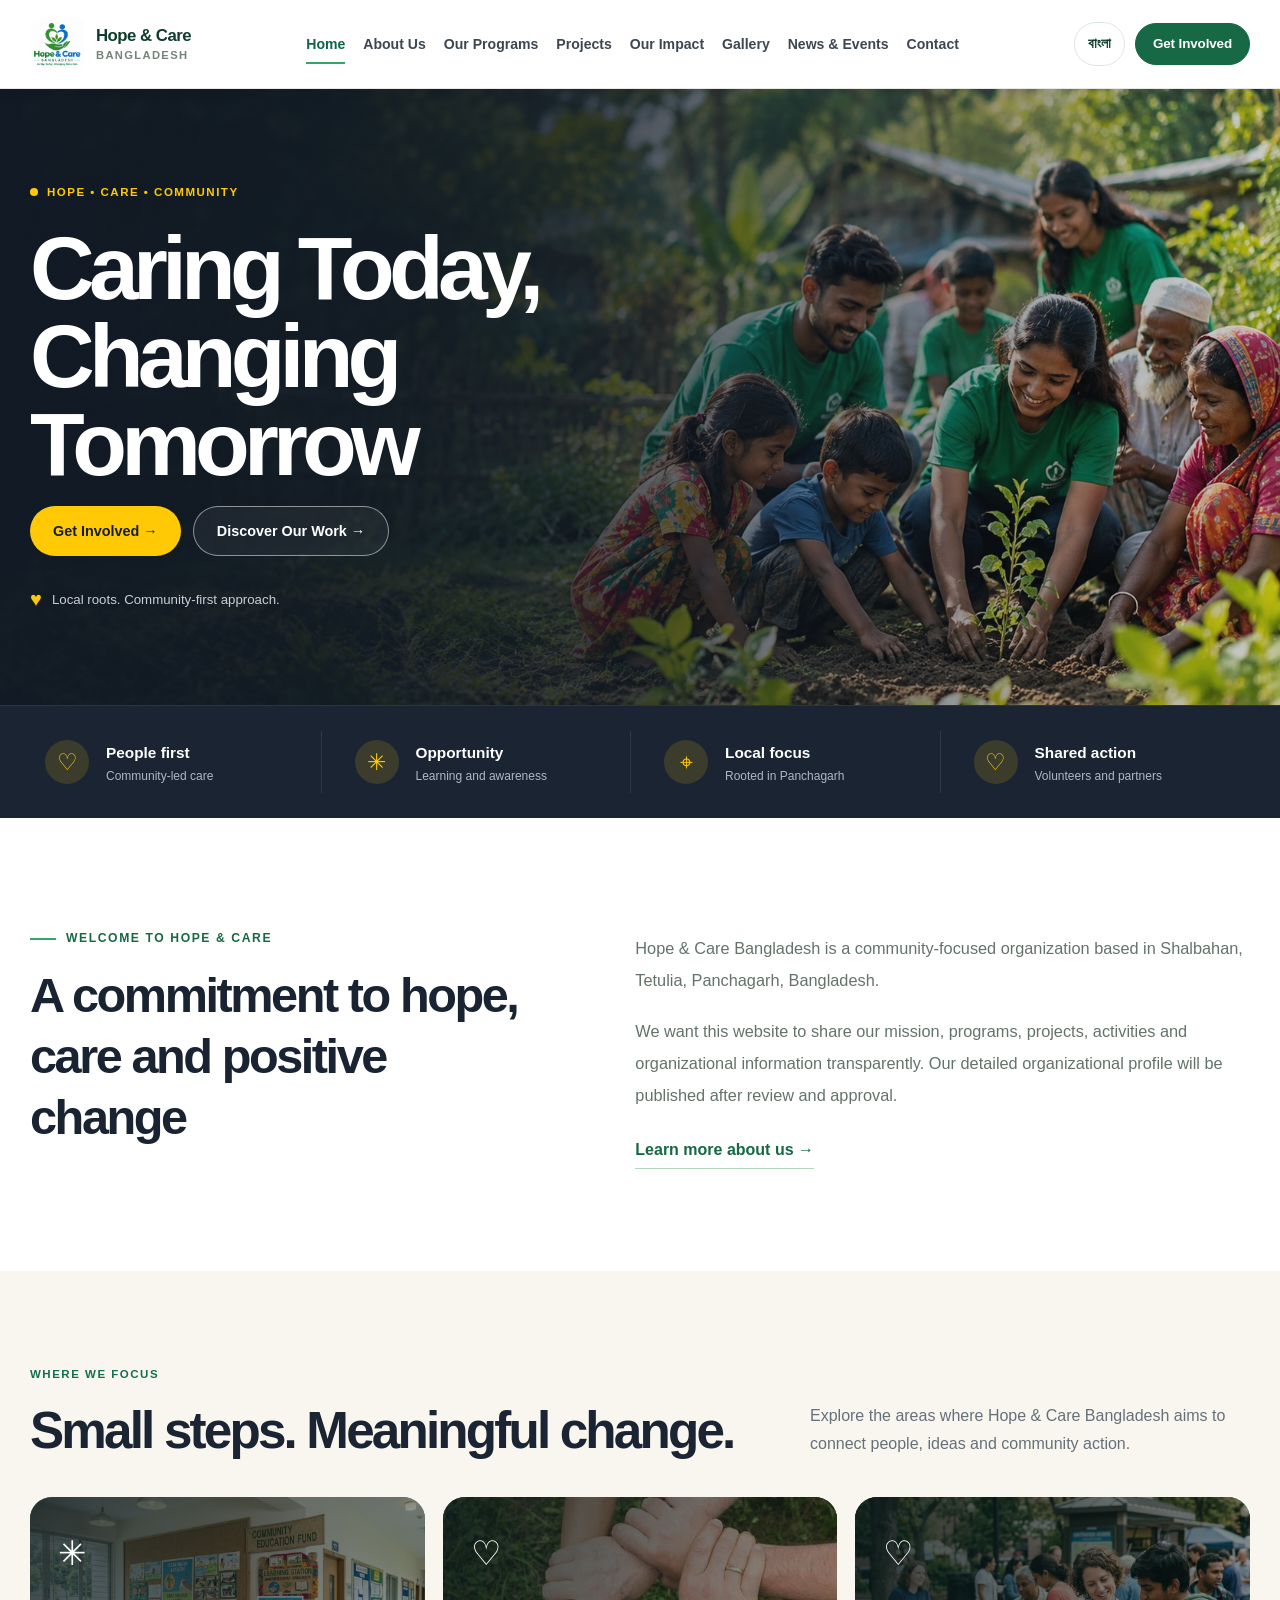
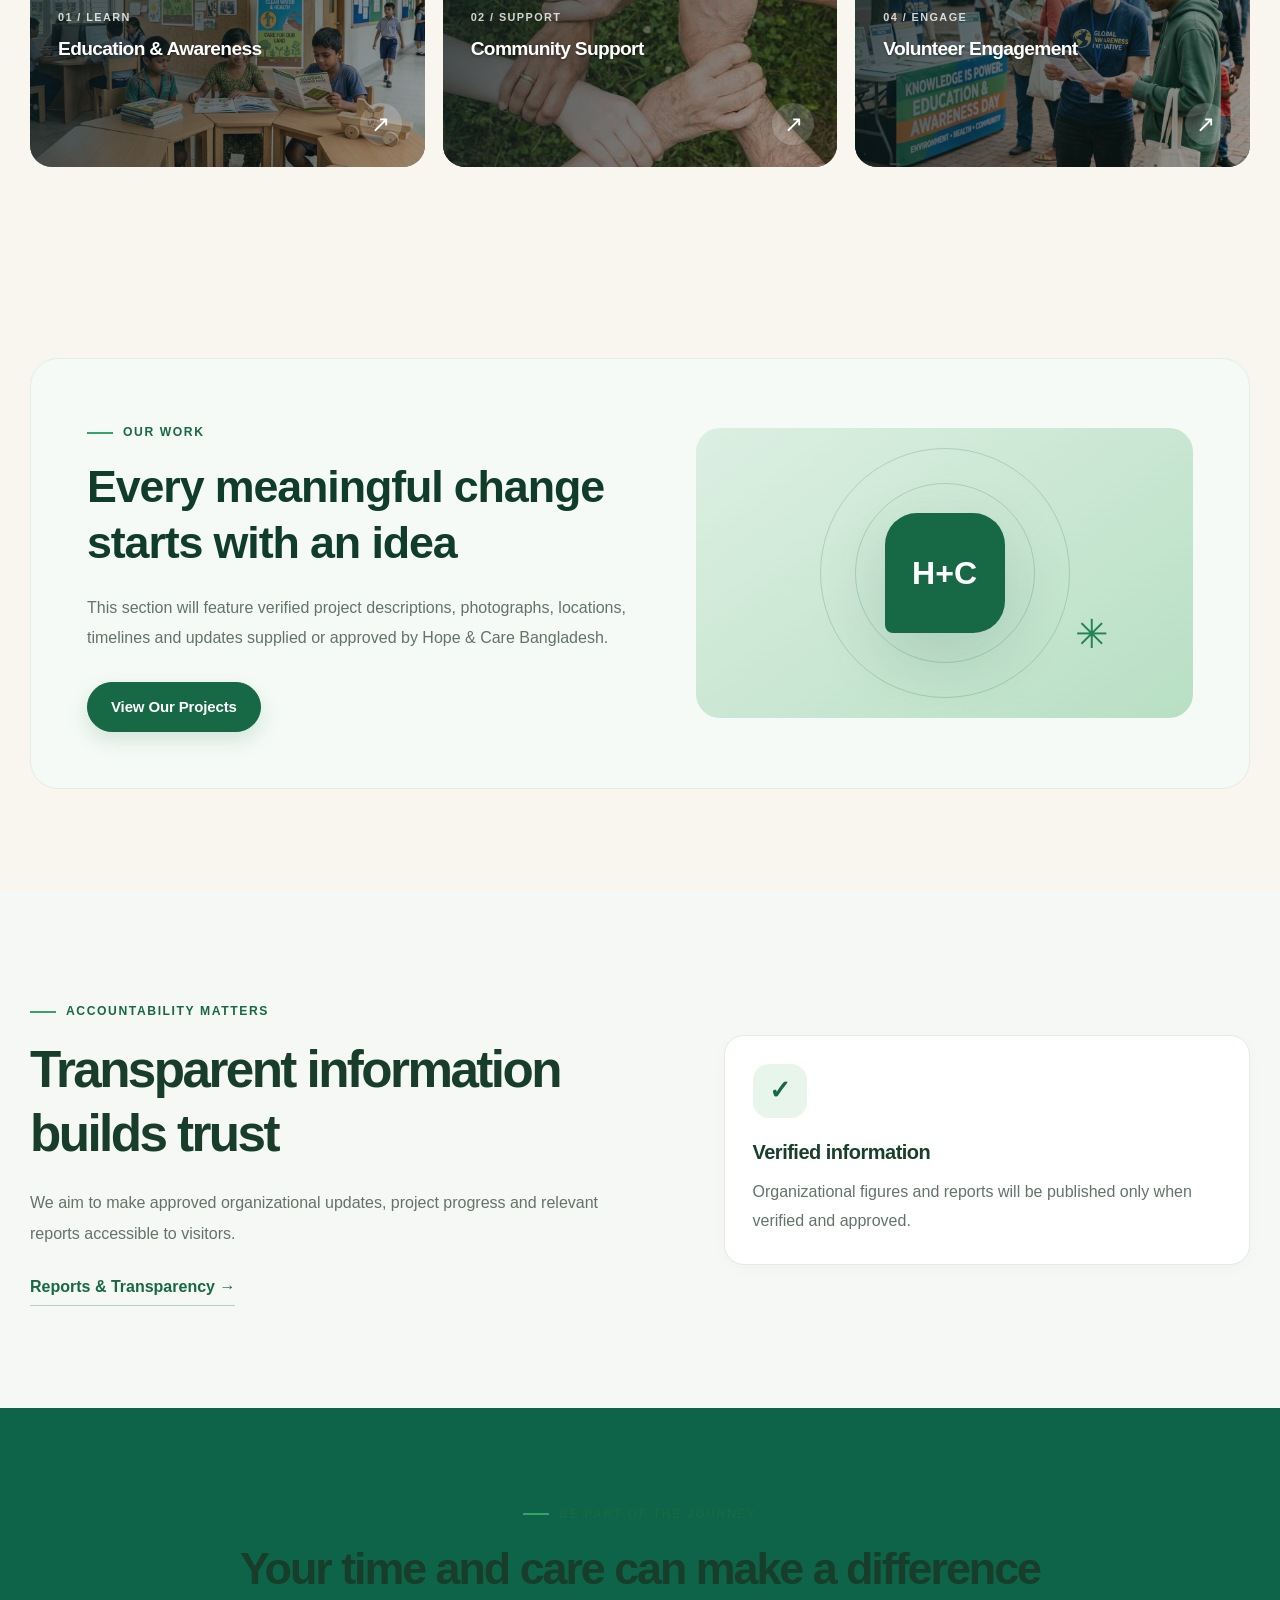
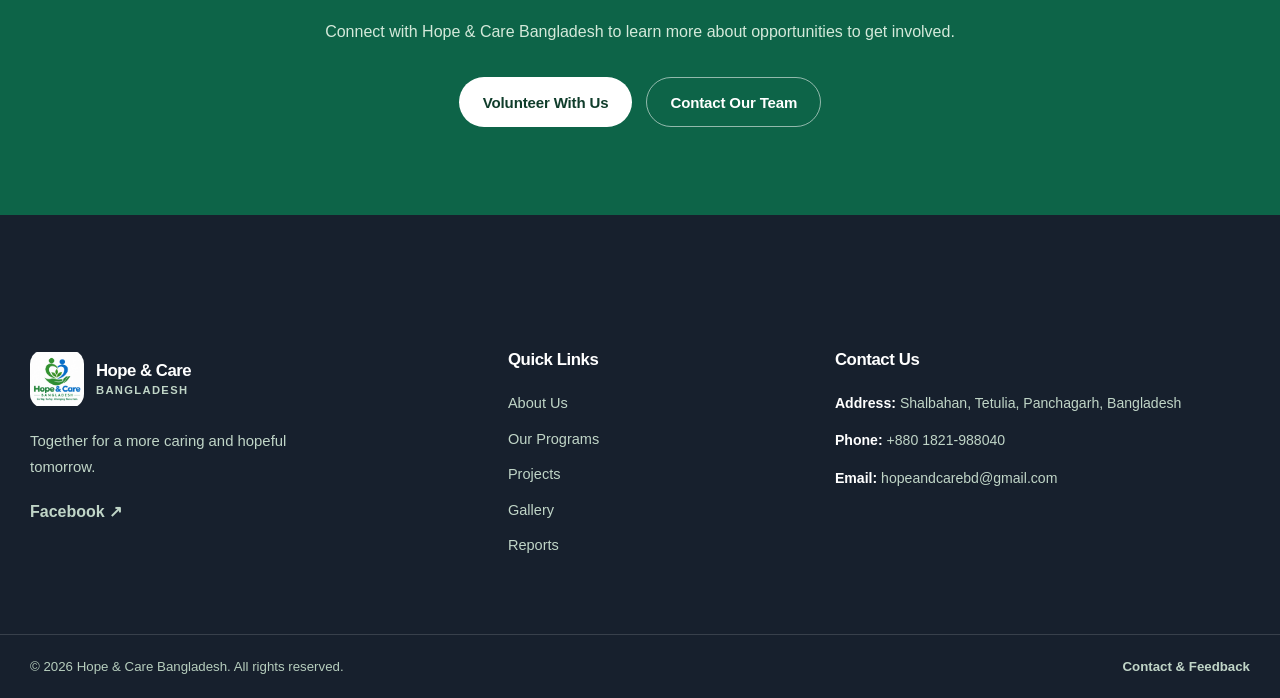
==== commit e1e2c9b9: "Add files via upload" ====
--- a/index.html
+++ b/index.html
@@ -168,15 +168,17 @@
       <div class="container">
         <div class="hc-section-head"><div><span class="hc-section-kicker" data-en="WHERE WE FOCUS" data-bn="আমাদের অগ্রাধিকার">WHERE WE FOCUS</span><h2 data-en="Small steps. Meaningful change." data-bn="ছোট পদক্ষেপ, অর্থবহ পরিবর্তন।">Small steps. Meaningful change.</h2></div><p data-en="Explore the areas where Hope & Care Bangladesh aims to connect people, ideas and community action." data-bn="যে ক্ষেত্রগুলোতে মানুষ, ধারণা ও সামাজিক উদ্যোগকে একসঙ্গে যুক্ত করতে চাই—সেগুলো জানুন।">Explore the areas where Hope & Care Bangladesh aims to connect people, ideas and community action.</p></div>
         <div class="hc-focus-grid">
-          <a class="hc-focus-card hc-focus-green" href="programs.html"><span class="hc-focus-symbol">✳</span><span class="hc-focus-label" data-en="01 / LEARN" data-bn="০১ / শিক্ষা">01 / LEARN</span><h3 data-en="Education & Awareness" data-bn="শিক্ষা ও সচেতনতা">Education & Awareness</h3><span class="hc-card-arrow">↗</span></a>
-          <a class="hc-focus-card hc-focus-yellow" href="projects.html"><span class="hc-focus-symbol">♡</span><span class="hc-focus-label" data-en="02 / SUPPORT" data-bn="০২ / সহায়তা">02 / SUPPORT</span><h3 data-en="Community Support" data-bn="কমিউনিটি সহায়তা">Community Support</h3><span class="hc-card-arrow">↗</span></a>
-          <a class="hc-focus-card hc-focus-blue" href="volunteer.html"><span class="hc-focus-symbol">↗</span><span class="hc-focus-label" data-en="03 / TAKE PART" data-bn="০৩ / অংশ নিন">03 / TAKE PART</span><h3 data-en="Volunteer & Participate" data-bn="স্বেচ্ছাসেবা ও অংশগ্রহণ">Volunteer & Participate</h3><span class="hc-card-arrow">↗</span></a>
-          <a class="hc-focus-card hc-focus-green" href="volunteer.html"><span class="hc-focus-symbol">♡</span><span class="hc-focus-label" data-en="04 / ENGAGE" data-bn="০৪ / যুক্ত হোন">04 / ENGAGE</span><h3 data-en="Volunteer Engagement" data-bn="স্বেচ্ছাসেবায় যুক্ত হোন">Volunteer Engagement</h3><span class="hc-card-arrow">↗</span></a>
-        </div>
-      </div>
-    </section>
-
-    <!-- Programs overview is represented by the focus cards above to avoid duplicate cards. -->\n\n    <!-- Projects -->
+          <a class="hc-focus-card hc-focus-green" href="programs.html" style="--card-photo:url('assets/images/Education%20%26%20Awareness.jpg')"><img class="hc-focus-photo" src="assets/images/Education%20%26%20Awareness.jpg" alt="Education and awareness activities" loading="lazy" onerror="this.onerror=null;this.src='assets/images/hero-community.jpg'"><span class="hc-focus-symbol">✳</span><span class="hc-focus-label" data-en="01 / LEARN" data-bn="০১ / শিক্ষা">01 / LEARN</span><h3 data-en="Education & Awareness" data-bn="শিক্ষা ও সচেতনতা">Education & Awareness</h3><span class="hc-card-arrow">↗</span></a>
+          <a class="hc-focus-card hc-focus-yellow" href="projects.html" style="--card-photo:url('assets/images/Community%20Support.jpg')"><img class="hc-focus-photo" src="assets/images/Community%20Support.jpg" alt="Community support activities" loading="lazy" onerror="this.onerror=null;this.src='assets/images/hero-community.jpg'"><span class="hc-focus-symbol">♡</span><span class="hc-focus-label" data-en="02 / SUPPORT" data-bn="০২ / সহায়তা">02 / SUPPORT</span><h3 data-en="Community Support" data-bn="কমিউনিটি সহায়তা">Community Support</h3><span class="hc-card-arrow">↗</span></a>
+
+          <a class="hc-focus-card hc-focus-green" href="volunteer.html" style="--card-photo:url('assets/images/Volunteer%20Engagement.jpg')"><img class="hc-focus-photo" src="assets/images/Volunteer%20Engagement.jpg" alt="Volunteer engagement" loading="lazy" onerror="this.onerror=null;this.src='assets/images/hero-community.jpg'"><span class="hc-focus-symbol">♡</span><span class="hc-focus-label" data-en="04 / ENGAGE" data-bn="০৪ / যুক্ত হোন">04 / ENGAGE</span><h3 data-en="Volunteer Engagement" data-bn="স্বেচ্ছাসেবায় যুক্ত হোন">Volunteer Engagement</h3><span class="hc-card-arrow">↗</span></a>
+        </div>
+      </div>
+    </section>
+
+    <!-- Programs overview is represented by the focus cards above to avoid duplicate cards. -->
+
+    <!-- Projects -->
     <section class="section projects-section">
       <div class="container project-feature">
 
--- a/assets/css/style.css
+++ b/assets/css/style.css
@@ -1577,3 +1577,24 @@
   .hc-focus-card{min-height:190px;}
   .hc-home-hero-bg{background-position:62% center;}
 }
+
+
+/* Homepage focus cards: relevant photo backgrounds with readable overlay */
+.hc-focus-card{isolation:isolate;min-height:270px;padding:28px;color:#fff!important;background:#0d6448;}
+.hc-focus-photo{position:absolute;inset:0;width:100%;height:100%;object-fit:cover;object-position:center;z-index:-2;transition:transform .35s ease;}
+.hc-focus-card:before{content:"";position:absolute;inset:0;z-index:-1;background:linear-gradient(115deg,rgba(12,28,31,.82),rgba(12,28,31,.34));}
+.hc-focus-card:hover .hc-focus-photo{transform:scale(1.045);}
+.hc-focus-card h3{color:#fff!important;font-size:clamp(1.1rem,1.5vw,1.35rem);max-width:100%;text-shadow:0 1px 3px #0005;}
+.hc-focus-symbol{color:#fff;margin-bottom:24px;}
+.hc-focus-label{color:#fff;}
+.hc-focus-yellow,.hc-focus-blue{background:#244455;color:#fff;}
+.hc-focus-yellow .hc-card-arrow,.hc-focus-blue .hc-card-arrow{background:#ffffff30;color:#fff;}
+.hc-card-arrow{color:#fff;background:#ffffff30;}
+@media(max-width:1000px){.hc-focus-grid{grid-template-columns:repeat(2,minmax(0,1fr));gap:16px}.hc-focus-card{min-height:230px}}
+@media(max-width:560px){.hc-focus-grid{grid-template-columns:1fr;gap:14px}.hc-focus-card,.hc-focus-card:last-child{min-height:205px;grid-column:auto;padding:23px;border-radius:18px}.hc-focus-symbol{font-size:1.7rem;margin-bottom:20px}.hc-focus-card h3{font-size:1.2rem}.hc-section-head h2{line-height:1.12}.hc-section-head>p{font-size:.95rem;line-height:1.65}}
+
+
+/* Final homepage focus cards: three distinct categories, responsive layout */
+.hc-focus-grid{grid-template-columns:repeat(3,minmax(0,1fr));}
+@media(max-width:1000px){.hc-focus-grid{grid-template-columns:repeat(2,minmax(0,1fr));}}
+@media(max-width:560px){.hc-focus-grid{grid-template-columns:1fr;}.hc-focus-card{min-height:205px;}}
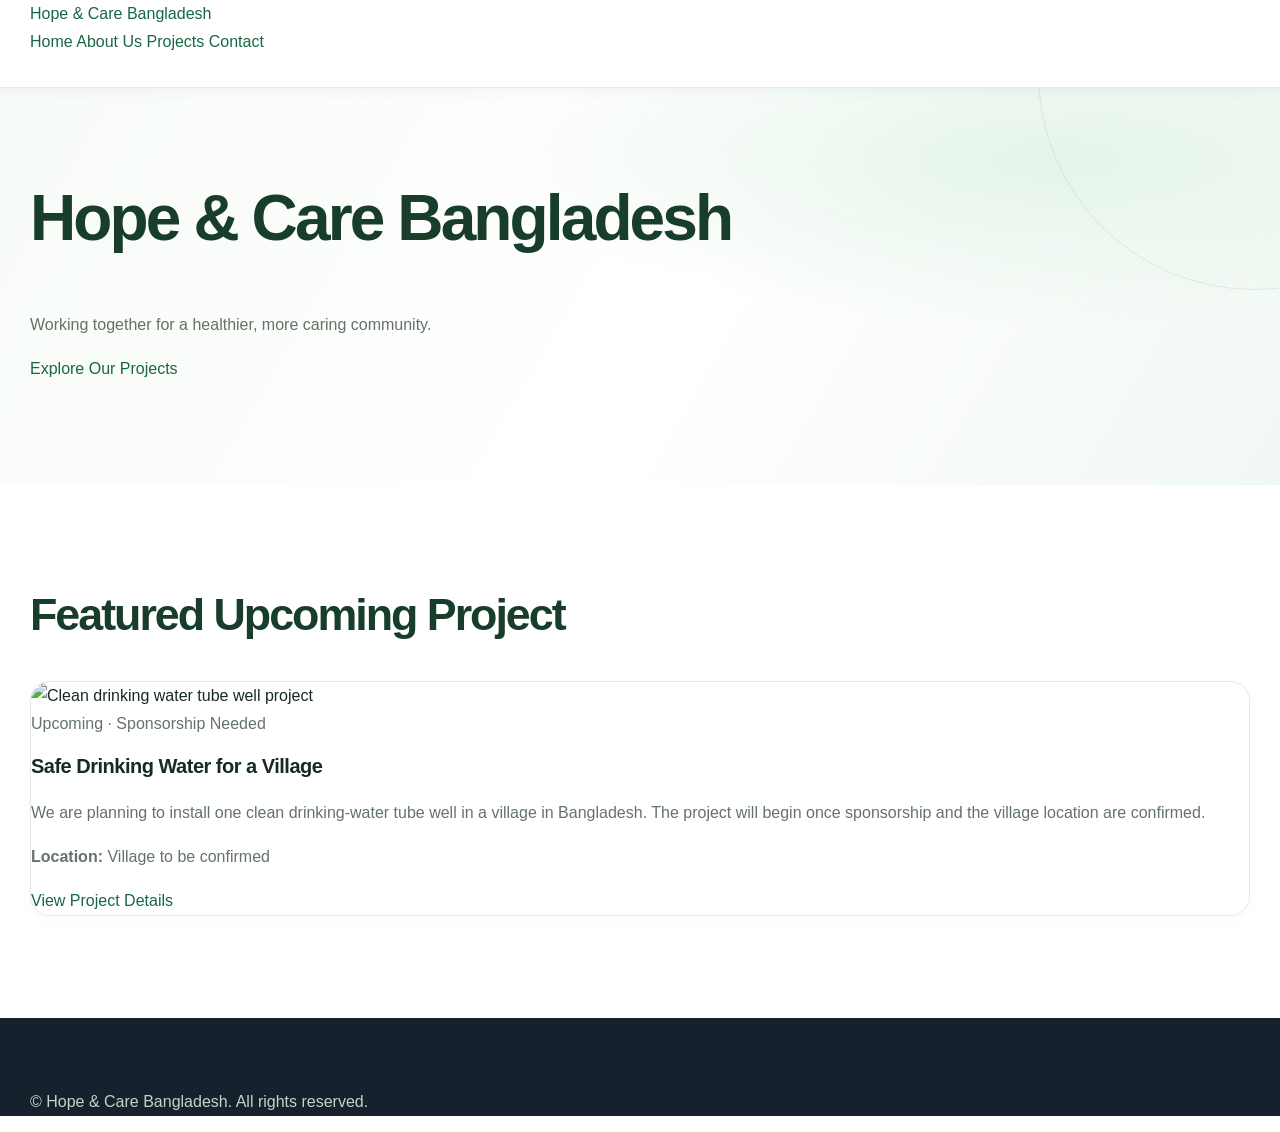
==== commit 09f9688e: "Add files via upload" ====
--- a/index.html
+++ b/index.html
@@ -1,389 +1,57 @@
-
 <!DOCTYPE html>
 <html lang="en">
 <head>
   <meta charset="UTF-8">
   <meta name="viewport" content="width=device-width, initial-scale=1.0">
-
-  <title>Hope & Care Bangladesh | Together for a Better Tomorrow</title>
-
-  <meta name="description"
-        content="Hope & Care Bangladesh — building hope, supporting communities, and working towards a better tomorrow.">
-
-  <meta name="theme-color" content="#17202d">
-
+  <title>Hope &amp; Care Bangladesh</title>
   <link rel="stylesheet" href="assets/css/style.css">
-
-  <script src="assets/js/language.js" defer></script>
-  <script src="assets/js/main.js" defer></script>
+  <script defer src="assets/js/language.js"></script>
+  <script defer src="assets/js/main.js"></script>
 </head>
-
 <body>
-
-  <!-- Accessibility: skip navigation -->
-  <a class="skip-link" href="#main-content"
-     data-en="Skip to content"
-     data-bn="মূল কনটেন্টে যান">Skip to content</a>
-
-  <!-- Header -->
   <header class="site-header">
-    <div class="container header-inner">
-
-      <a class="brand" href="index.html" aria-label="Hope & Care Bangladesh Home">
-        <!-- Replace this placeholder with the official organization logo -->
-        <img class="brand-logo" src="assets/images/logo.png" alt="Hope &amp; Care Bangladesh logo">
-        <span class="brand-text">
-          <strong>Hope & Care</strong>
-          <small>Bangladesh</small>
-        </span>
-      </a>
-
-      <button
-        class="menu-toggle"
-        id="menu-toggle"
-        type="button"
-        aria-label="Open navigation"
-        aria-controls="primary-navigation"
-        aria-expanded="false">
-        <span></span>
-        <span></span>
-        <span></span>
-      </button>
-
-      <nav class="main-navigation" id="primary-navigation"
-           aria-label="Main navigation">
-
-        <a href="index.html" class="active"
-           data-en="Home" data-bn="হোম">Home</a>
-
-        <a href="about.html"
-           data-en="About Us" data-bn="আমাদের সম্পর্কে">About Us</a>
-
-        <a href="programs.html"
-           data-en="Our Programs" data-bn="আমাদের কার্যক্রম">Our Programs</a>
-
-        <a href="projects.html"
-           data-en="Projects" data-bn="প্রকল্প">Projects</a>
-
-        <a href="impact.html"
-           data-en="Our Impact" data-bn="আমাদের অবদান">Our Impact</a>
-
-        <a href="gallery.html"
-           data-en="Gallery" data-bn="গ্যালারি">Gallery</a>
-
-        <a href="news.html"
-           data-en="News & Events" data-bn="সংবাদ ও ইভেন্ট">News & Events</a>
-
-        <a href="contact.html"
-           data-en="Contact" data-bn="যোগাযোগ">Contact</a>
+    <div class="container header-container">
+      <a class="logo" href="index.html" aria-label="Hope & Care Bangladesh home">Hope &amp; Care Bangladesh</a>
+      <button class="menu-toggle" type="button" aria-label="Open menu" onclick="document.querySelector('.main-nav')?.classList.toggle('open')">☰</button>
+      <nav class="main-nav" aria-label="Main navigation">
+        <a href="index.html" data-en="Home" data-bn="হোম">Home</a>
+        <a href="about.html" data-en="About Us" data-bn="আমাদের সম্পর্কে">About Us</a>
+        <a href="projects.html" data-en="Projects" data-bn="প্রকল্পসমূহ">Projects</a>
+        <a href="contact.html" data-en="Contact" data-bn="যোগাযোগ">Contact</a>
       </nav>
-
-      <div class="header-actions">
-        <button id="language-toggle" class="language-toggle"
-                type="button" aria-label="Switch language">
-          বাংলা
-        </button>
-
-        <a href="volunteer.html" class="button button-small"
-           data-en="Get Involved" data-bn="যুক্ত হোন">
-          Get Involved
-        </a>
-      </div>
-
     </div>
   </header>
 
-
-  <main id="main-content">
-
-    <!-- Homepage hero: JAAGO-inspired visual direction, original Hope & Care content -->
-    <section class="hc-home-hero">
-      <div class="hc-home-hero-bg" aria-hidden="true"></div>
-      <div class="container hc-home-hero-inner">
-        <div class="hc-home-hero-copy">
-          <span class="hc-kicker" data-en="HOPE • CARE • COMMUNITY" data-bn="আশা • যত্ন • সমাজ">HOPE • CARE • COMMUNITY</span>
-          <h1 data-en="Caring Today, Changing Tomorrow" data-bn="আজ যত্ন, আগামীতে পরিবর্তন">Caring Today, Changing Tomorrow</h1>
-          <div class="hc-home-actions">
-            <a href="volunteer.html" class="hc-btn hc-btn-yellow" data-en="Get Involved →" data-bn="যুক্ত হোন →">Get Involved →</a>
-            <a href="about.html" class="hc-btn hc-btn-ghost" data-en="Discover Our Work →" data-bn="আমাদের কাজ জানুন →">Discover Our Work →</a>
-          </div>
-          <div class="hc-hero-trust"><span class="hc-heart">♥</span><span data-en="Local roots. Community-first approach." data-bn="স্থানীয় শেকড়। মানুষের পাশে থাকার অঙ্গীকার।">Local roots. Community-first approach.</span></div>
-        </div>
+  <main>
+    <section class="hero section">
+      <div class="container">
+        <h1 data-en="Hope &amp; Care Bangladesh" data-bn="হোপ অ্যান্ড কেয়ার বাংলাদেশ">Hope &amp; Care Bangladesh</h1>
+        <p data-en="Working together for a healthier, more caring community." data-bn="আরও সুস্থ ও মানবিক সমাজ গড়তে আমরা একসঙ্গে কাজ করি।">Working together for a healthier, more caring community.</p>
+        <a class="btn" href="projects.html" data-en="Explore Our Projects" data-bn="আমাদের প্রকল্প দেখুন">Explore Our Projects</a>
       </div>
     </section>
 
-    <section class="hc-value-strip" aria-label="Our approach">
-      <div class="container hc-value-grid">
-        <div class="hc-value"><span class="hc-value-icon">♡</span><strong data-en="People first" data-bn="মানুষই প্রথম">People first</strong><small data-en="Community-led care" data-bn="কমিউনিটিকে সঙ্গে নিয়ে">Community-led care</small></div>
-        <div class="hc-value"><span class="hc-value-icon">✳</span><strong data-en="Opportunity" data-bn="সুযোগ">Opportunity</strong><small data-en="Learning and awareness" data-bn="শিক্ষা ও সচেতনতা">Learning and awareness</small></div>
-        <div class="hc-value"><span class="hc-value-icon">⌖</span><strong data-en="Local focus" data-bn="স্থানীয় অগ্রাধিকার">Local focus</strong><small data-en="Rooted in Panchagarh" data-bn="পঞ্চগড়ে আমাদের শেকড়">Rooted in Panchagarh</small></div>
-        <div class="hc-value"><span class="hc-value-icon">♡</span><strong data-en="Shared action" data-bn="সম্মিলিত উদ্যোগ">Shared action</strong><small data-en="Volunteers and partners" data-bn="স্বেচ্ছাসেবক ও সহযোগীরা">Volunteers and partners</small></div>
+    <section class="section featured-project" id="featured-project">
+      <div class="container">
+        <h2 data-en="Featured Upcoming Project" data-bn="বিশেষ আসন্ন প্রকল্প">Featured Upcoming Project</h2>
+        <article class="project-card upcoming-project-card">
+          <img src="https://drive.google.com/uc?export=view&amp;id=1od6KbUoXUUUeueqPAB6rHHE52_HTQ5v-" alt="Clean drinking water tube well project" loading="lazy">
+          <div class="project-content">
+            <p class="project-status" data-en="Upcoming · Sponsorship Needed" data-bn="আসন্ন · স্পনসর প্রয়োজন">Upcoming · Sponsorship Needed</p>
+            <h3 data-en="Safe Drinking Water for a Village" data-bn="একটি গ্রামের জন্য নিরাপদ পানীয় জল">Safe Drinking Water for a Village</h3>
+            <p data-en="We are planning to install one clean drinking-water tube well in a village in Bangladesh. The project will begin once sponsorship and the village location are confirmed." data-bn="বাংলাদেশের একটি গ্রামে একটি নিরাপদ পানীয় জলের নলকূপ স্থাপনের পরিকল্পনা রয়েছে। স্পনসর এবং গ্রামের অবস্থান নিশ্চিত হলে প্রকল্পটি শুরু হবে।">We are planning to install one clean drinking-water tube well in a village in Bangladesh. The project will begin once sponsorship and the village location are confirmed.</p>
+            <p><strong data-en="Location:" data-bn="অবস্থান:">Location:</strong> <span data-en="Village to be confirmed" data-bn="গ্রাম নির্ধারণ করা হবে">Village to be confirmed</span></p>
+            <a class="btn" href="projects.html#safe-drinking-water" data-en="View Project Details" data-bn="প্রকল্পের বিস্তারিত দেখুন">View Project Details</a>
+          </div>
+        </article>
       </div>
     </section>
-
-    <!-- Introduction -->
-    <section class="section intro-section">
-      <div class="container intro-grid">
-
-        <div class="section-heading">
-          <span class="eyebrow"
-                data-en="WELCOME TO HOPE & CARE"
-                data-bn="HOPE & CARE-এ স্বাগতম">
-            WELCOME TO HOPE & CARE
-          </span>
-
-          <h2 data-en="A commitment to hope, care and positive change"
-              data-bn="আশা, যত্ন ও ইতিবাচক পরিবর্তনের অঙ্গীকার">
-            A commitment to hope, care and positive change
-          </h2>
-        </div>
-
-        <div class="intro-copy">
-          <p data-en="Hope & Care Bangladesh is a community-focused organization based in Shalbahan, Tetulia, Panchagarh, Bangladesh."
-             data-bn="Hope & Care Bangladesh বাংলাদেশের পঞ্চগড় জেলার তেঁতুলিয়ার শালবাহানভিত্তিক একটি কমিউনিটি-কেন্দ্রিক সংস্থা।">
-            Hope & Care Bangladesh is a community-focused organization
-            based in Shalbahan, Tetulia, Panchagarh, Bangladesh.
-          </p>
-
-          <p data-en="We want this website to share our mission, programs, projects, activities and organizational information transparently. Our detailed organizational profile will be published after review and approval."
-             data-bn="এই ওয়েবসাইটের মাধ্যমে আমরা আমাদের লক্ষ্য, কার্যক্রম, প্রকল্প, উদ্যোগ ও সাংগঠনিক তথ্য স্বচ্ছভাবে তুলে ধরতে চাই। বিস্তারিত সাংগঠনিক পরিচিতি পর্যালোচনা ও অনুমোদনের পর প্রকাশ করা হবে।">
-            We want this website to share our mission, programs, projects,
-            activities and organizational information transparently.
-            Our detailed organizational profile will be published after
-            review and approval.
-          </p>
-
-          <a href="about.html" class="text-link"
-             data-en="Learn more about us →"
-             data-bn="আমাদের সম্পর্কে আরও জানুন →">
-            Learn more about us →
-          </a>
-        </div>
-
-      </div>
-    </section>
-
-
-    <section class="hc-focus-section">
-      <div class="container">
-        <div class="hc-section-head"><div><span class="hc-section-kicker" data-en="WHERE WE FOCUS" data-bn="আমাদের অগ্রাধিকার">WHERE WE FOCUS</span><h2 data-en="Small steps. Meaningful change." data-bn="ছোট পদক্ষেপ, অর্থবহ পরিবর্তন।">Small steps. Meaningful change.</h2></div><p data-en="Explore the areas where Hope & Care Bangladesh aims to connect people, ideas and community action." data-bn="যে ক্ষেত্রগুলোতে মানুষ, ধারণা ও সামাজিক উদ্যোগকে একসঙ্গে যুক্ত করতে চাই—সেগুলো জানুন।">Explore the areas where Hope & Care Bangladesh aims to connect people, ideas and community action.</p></div>
-        <div class="hc-focus-grid">
-          <a class="hc-focus-card hc-focus-green" href="programs.html" style="--card-photo:url('assets/images/Education%20%26%20Awareness.jpg')"><img class="hc-focus-photo" src="assets/images/Education%20%26%20Awareness.jpg" alt="Education and awareness activities" loading="lazy" onerror="this.onerror=null;this.src='assets/images/hero-community.jpg'"><span class="hc-focus-symbol">✳</span><span class="hc-focus-label" data-en="01 / LEARN" data-bn="০১ / শিক্ষা">01 / LEARN</span><h3 data-en="Education & Awareness" data-bn="শিক্ষা ও সচেতনতা">Education & Awareness</h3><span class="hc-card-arrow">↗</span></a>
-          <a class="hc-focus-card hc-focus-yellow" href="projects.html" style="--card-photo:url('assets/images/Community%20Support.jpg')"><img class="hc-focus-photo" src="assets/images/Community%20Support.jpg" alt="Community support activities" loading="lazy" onerror="this.onerror=null;this.src='assets/images/hero-community.jpg'"><span class="hc-focus-symbol">♡</span><span class="hc-focus-label" data-en="02 / SUPPORT" data-bn="০২ / সহায়তা">02 / SUPPORT</span><h3 data-en="Community Support" data-bn="কমিউনিটি সহায়তা">Community Support</h3><span class="hc-card-arrow">↗</span></a>
-
-          <a class="hc-focus-card hc-focus-green" href="volunteer.html" style="--card-photo:url('assets/images/Volunteer%20Engagement.jpg')"><img class="hc-focus-photo" src="assets/images/Volunteer%20Engagement.jpg" alt="Volunteer engagement" loading="lazy" onerror="this.onerror=null;this.src='assets/images/hero-community.jpg'"><span class="hc-focus-symbol">♡</span><span class="hc-focus-label" data-en="04 / ENGAGE" data-bn="০৪ / যুক্ত হোন">04 / ENGAGE</span><h3 data-en="Volunteer Engagement" data-bn="স্বেচ্ছাসেবায় যুক্ত হোন">Volunteer Engagement</h3><span class="hc-card-arrow">↗</span></a>
-        </div>
-      </div>
-    </section>
-
-    <!-- Programs overview is represented by the focus cards above to avoid duplicate cards. -->
-
-    <!-- Projects -->
-    <section class="section projects-section">
-      <div class="container project-feature">
-
-        <div class="project-feature-content">
-          <span class="eyebrow"
-                data-en="OUR WORK"
-                data-bn="আমাদের কাজ">
-            OUR WORK
-          </span>
-
-          <h2 data-en="Every meaningful change starts with an idea"
-              data-bn="অর্থবহ পরিবর্তনের শুরু হয় একটি উদ্যোগ থেকে">
-            Every meaningful change starts with an idea
-          </h2>
-
-          <p data-en="This section will feature verified project descriptions, photographs, locations, timelines and updates supplied or approved by Hope & Care Bangladesh."
-             data-bn="এই অংশে Hope & Care Bangladesh-এর সরবরাহ করা বা অনুমোদিত প্রকল্পের বিবরণ, ছবি, স্থান, সময়সীমা ও অগ্রগতির তথ্য প্রকাশ করা হবে।">
-            This section will feature verified project descriptions,
-            photographs, locations, timelines and updates supplied or
-            approved by Hope & Care Bangladesh.
-          </p>
-
-          <a href="projects.html" class="button button-primary"
-             data-en="View Our Projects"
-             data-bn="আমাদের প্রকল্প দেখুন">
-            View Our Projects
-          </a>
-        </div>
-
-        <div class="project-feature-art" aria-hidden="true">
-          <div class="art-circle art-circle-large"></div>
-          <div class="art-circle art-circle-small"></div>
-          <div class="art-symbol">H+C</div>
-          <div class="art-leaf">✳</div>
-        </div>
-
-      </div>
-    </section>
-
-
-    <!-- Impact and transparency -->
-    <section class="section impact-section">
-      <div class="container impact-grid">
-
-        <div>
-          <span class="eyebrow"
-                data-en="ACCOUNTABILITY MATTERS"
-                data-bn="জবাবদিহি গুরুত্বপূর্ণ">
-            ACCOUNTABILITY MATTERS
-          </span>
-
-          <h2 data-en="Transparent information builds trust"
-              data-bn="স্বচ্ছ তথ্য গড়ে তোলে আস্থা">
-            Transparent information builds trust
-          </h2>
-
-          <p data-en="We aim to make approved organizational updates, project progress and relevant reports accessible to visitors."
-             data-bn="অনুমোদিত সাংগঠনিক তথ্য, প্রকল্পের অগ্রগতি ও প্রাসঙ্গিক প্রতিবেদন দর্শনার্থীদের কাছে সহজলভ্য করাই আমাদের লক্ষ্য।">
-            We aim to make approved organizational updates,
-            project progress and relevant reports accessible to visitors.
-          </p>
-
-          <a href="reports.html" class="text-link"
-             data-en="Reports & Transparency →"
-             data-bn="প্রতিবেদন ও স্বচ্ছতা →">
-            Reports & Transparency →
-          </a>
-        </div>
-
-        <div class="impact-panel">
-          <div class="impact-panel-icon" aria-hidden="true">✓</div>
-          <h3 data-en="Verified information"
-              data-bn="যাচাইকৃত তথ্য">
-            Verified information
-          </h3>
-          <p data-en="Organizational figures and reports will be published only when verified and approved."
-             data-bn="যাচাই ও অনুমোদনের পরই সাংগঠনিক পরিসংখ্যান ও প্রতিবেদন প্রকাশ করা হবে।">
-            Organizational figures and reports will be published only
-            when verified and approved.
-          </p>
-        </div>
-
-      </div>
-    </section>
-
-
-    <!-- Volunteer call to action -->
-    <section class="cta-section">
-      <div class="container cta-content">
-
-        <span class="eyebrow eyebrow-light"
-              data-en="BE PART OF THE JOURNEY"
-              data-bn="এই যাত্রার অংশ হোন">
-          BE PART OF THE JOURNEY
-        </span>
-
-        <h2 data-en="Your time and care can make a difference"
-            data-bn="আপনার সময় ও যত্ন ইতিবাচক পরিবর্তন আনতে পারে">
-          Your time and care can make a difference
-        </h2>
-
-        <p data-en="Connect with Hope & Care Bangladesh to learn more about opportunities to get involved."
-           data-bn="যুক্ত হওয়ার সুযোগ সম্পর্কে জানতে Hope & Care Bangladesh-এর সঙ্গে যোগাযোগ করুন।">
-          Connect with Hope & Care Bangladesh to learn more about
-          opportunities to get involved.
-        </p>
-
-        <div class="cta-actions">
-          <a href="volunteer.html" class="button button-white"
-             data-en="Volunteer With Us"
-             data-bn="আমাদের সঙ্গে স্বেচ্ছাসেবক হোন">
-            Volunteer With Us
-          </a>
-
-          <a href="contact.html" class="button button-light-outline"
-             data-en="Contact Our Team"
-             data-bn="আমাদের সঙ্গে যোগাযোগ করুন">
-            Contact Our Team
-          </a>
-        </div>
-
-      </div>
-    </section>
-
   </main>
 
-
-  <!-- Footer -->
   <footer class="site-footer">
-    <div class="container footer-grid">
-
-      <div class="footer-about">
-        <a class="brand footer-brand" href="index.html">
-          <img class="brand-logo" src="assets/images/logo.png" alt="Hope &amp; Care Bangladesh logo">
-          <span class="brand-text">
-            <strong>Hope & Care</strong>
-            <small>Bangladesh</small>
-          </span>
-        </a>
-
-        <p data-en="Together for a more caring and hopeful tomorrow."
-           data-bn="আরও মানবিক ও আশাব্যঞ্জক আগামীর জন্য একসাথে।">
-          Together for a more caring and hopeful tomorrow.
-        </p>
-
-        <a href="https://www.facebook.com/hopeandcarebd"
-           target="_blank" rel="noopener noreferrer">
-          Facebook ↗
-        </a>
-      </div>
-
-      <div class="footer-links">
-        <h3 data-en="Quick Links" data-bn="দরকারি লিংক">Quick Links</h3>
-        <a href="about.html" data-en="About Us" data-bn="আমাদের সম্পর্কে">About Us</a>
-        <a href="programs.html" data-en="Our Programs" data-bn="আমাদের কার্যক্রম">Our Programs</a>
-        <a href="projects.html" data-en="Projects" data-bn="প্রকল্প">Projects</a>
-        <a href="gallery.html" data-en="Gallery" data-bn="গ্যালারি">Gallery</a>
-        <a href="reports.html" data-en="Reports" data-bn="প্রতিবেদন">Reports</a>
-      </div>
-
-      <div class="footer-contact">
-        <h3 data-en="Contact Us" data-bn="যোগাযোগ করুন">Contact Us</h3>
-
-        <p>
-          <strong data-en="Address:" data-bn="ঠিকানা:">Address:</strong>
-          <span data-en="Shalbahan, Tetulia, Panchagarh, Bangladesh"
-                data-bn="শালবাহান, তেঁতুলিয়া, পঞ্চগড়, বাংলাদেশ">
-            Shalbahan, Tetulia, Panchagarh, Bangladesh
-          </span>
-        </p>
-
-        <p>
-          <strong data-en="Phone:" data-bn="ফোন:">Phone:</strong>
-          <a href="tel:+8801821988040">+880 1821-988040</a>
-        </p>
-
-        <p>
-          <strong data-en="Email:" data-bn="ইমেইল:">Email:</strong>
-          <a href="mailto:hopeandcarebd@gmail.com">
-            hopeandcarebd@gmail.com
-          </a>
-        </p>
-      </div>
-
-    </div>
-
-    <div class="footer-bottom">
-      <div class="container footer-bottom-inner">
-        <p>
-          © <span id="current-year">2026</span>
-          Hope & Care Bangladesh.
-          <span data-en="All rights reserved."
-                data-bn="সর্বস্বত্ব সংরক্ষিত।">
-            All rights reserved.
-          </span>
-        </p>
-
-        <a href="contact.html"
-           data-en="Contact & Feedback"
-           data-bn="যোগাযোগ ও মতামত">
-          Contact & Feedback
-        </a>
-      </div>
+    <div class="container">
+      <p data-en="© Hope &amp; Care Bangladesh. All rights reserved." data-bn="© হোপ অ্যান্ড কেয়ার বাংলাদেশ। সর্বস্বত্ব সংরক্ষিত।">© Hope &amp; Care Bangladesh. All rights reserved.</p>
     </div>
   </footer>
-
 </body>
 </html>
--- a/assets/css/style.css
+++ b/assets/css/style.css
@@ -1598,3 +1598,63 @@
 .hc-focus-grid{grid-template-columns:repeat(3,minmax(0,1fr));}
 @media(max-width:1000px){.hc-focus-grid{grid-template-columns:repeat(2,minmax(0,1fr));}}
 @media(max-width:560px){.hc-focus-grid{grid-template-columns:1fr;}.hc-focus-card{min-height:205px;}}
+
+
+/* Programs & Projects hero banners: photographic, accessible and mobile-first */
+.hc-inner-hero{position:relative;isolation:isolate;display:flex;align-items:center;min-height:clamp(390px,42vw,560px);padding:clamp(54px,7vw,92px) 0;overflow:hidden;background-color:#183d2c;background-size:cover;background-repeat:no-repeat;background-position:center 45%;}
+.hc-inner-hero:before{content:"";position:absolute;inset:0;z-index:-1;background:linear-gradient(90deg,rgba(13,39,29,.92) 0%,rgba(13,55,39,.78) 48%,rgba(13,55,39,.25) 100%);}
+.hc-programs-hero{background-image:url('../images/hero-community.jpg');background-position:center 43%;}
+.hc-projects-hero{background-image:url('../images/banner.png');background-position:center 48%;}
+.hc-inner-hero-content{width:100%;max-width:1200px;position:relative;z-index:1;}
+.hc-inner-hero .eyebrow{display:inline-block;color:#ffe58a;font-weight:800;letter-spacing:.12em;font-size:.78rem;margin-bottom:16px;}
+.hc-inner-hero h1{max-width:820px;color:#fff;font-size:clamp(2.65rem,5.3vw,4.6rem);line-height:1.04;letter-spacing:-.045em;margin:0 0 22px;text-wrap:balance;}
+.hc-inner-hero .hero-description{max-width:650px;color:rgba(255,255,255,.94);font-size:clamp(1rem,1.35vw,1.15rem);line-height:1.75;margin:0;}
+.hc-inner-hero .hero-actions{display:flex;align-items:center;gap:12px;flex-wrap:wrap;margin-top:28px;}
+.hc-inner-hero .button-light-outline{border:1px solid rgba(255,255,255,.82);color:#fff;background:rgba(255,255,255,.08);}
+.hc-inner-hero .button-light-outline:hover{background:rgba(255,255,255,.18);}
+@media(max-width:850px){.hc-inner-hero{min-height:410px;padding:58px 0 62px;background-position:58% center}.hc-inner-hero:before{background:linear-gradient(90deg,rgba(13,39,29,.92),rgba(13,55,39,.72));}.hc-inner-hero h1{max-width:650px;font-size:clamp(2.45rem,7vw,3.6rem);}}
+@media(max-width:560px){.hc-inner-hero{min-height:0;padding:54px 0 48px;background-position:62% center;}.hc-inner-hero:before{background:linear-gradient(180deg,rgba(13,39,29,.84) 0%,rgba(13,55,39,.88) 100%);}.hc-inner-hero .eyebrow{font-size:.7rem;margin-bottom:13px;}.hc-inner-hero h1{font-size:clamp(2.15rem,10.5vw,3rem);line-height:1.08;letter-spacing:-.035em;margin-bottom:16px;overflow-wrap:break-word;}.hc-inner-hero .hero-description{font-size:.98rem;line-height:1.65;}.hc-inner-hero .hero-actions{display:grid;grid-template-columns:1fr;gap:10px;margin-top:22px;}.hc-inner-hero .hero-actions .button{width:100%;min-height:48px;display:flex;align-items:center;justify-content:center;text-align:center;white-space:normal;}.hc-inner-hero .container{width:min(100% - 36px, var(--container-width, 1200px));}}
+@media(prefers-reduced-motion:reduce){.hc-inner-hero *{scroll-behavior:auto!important;transition:none!important;}}
+
+
+/* New no-hero layouts for Programs and Projects pages */
+.hc-page-intro{padding:clamp(38px,6vw,72px) 0 36px;background:#faf8f0;border-bottom:1px solid #e8e7df;}
+.hc-page-intro-grid{display:grid;grid-template-columns:minmax(0,0.9fr) minmax(0,1.1fr);gap:clamp(28px,6vw,88px);align-items:end;}
+.hc-page-intro .eyebrow,.hc-section-heading-row .eyebrow,.hc-bottom-cta .eyebrow{display:block;color:#246b45;font-size:.76rem;letter-spacing:.13em;font-weight:800;margin-bottom:12px;}
+.hc-page-intro h1{margin:0;color:#25332b;font-size:clamp(2.5rem,5.6vw,4.5rem);line-height:1.02;letter-spacing:-.045em;text-wrap:balance;}
+.hc-page-intro-copy p{margin:0 0 18px;max-width:680px;color:#4c5b51;font-size:1.05rem;line-height:1.8;}
+.hc-text-link{color:#246b45;font-weight:750;text-decoration:none;display:inline-flex;align-items:center;gap:6px;}
+.hc-text-link:hover{text-decoration:underline;text-underline-offset:4px;}
+.hc-program-area-section,.hc-project-directory{padding-top:clamp(42px,6vw,72px);padding-bottom:clamp(48px,7vw,86px);}
+.hc-section-heading-row{display:flex;justify-content:space-between;align-items:end;gap:28px;margin-bottom:28px;}
+.hc-section-heading-row h2{margin:0;color:#25332b;font-size:clamp(1.8rem,3vw,2.6rem);line-height:1.12;letter-spacing:-.025em;}
+.hc-section-heading-row>p{max-width:420px;margin:0;color:#657067;font-size:.94rem;line-height:1.7;}
+.hc-program-list{border-top:1px solid #dfe4dc;}
+.hc-program-item{display:grid;grid-template-columns:64px minmax(0,1fr) 42px;align-items:start;gap:20px;padding:24px 8px;border-bottom:1px solid #dfe4dc;transition:background .2s ease,padding .2s ease;}
+.hc-program-item:hover{background:#f8faf6;padding-left:16px;padding-right:16px;}
+.hc-program-number{font-size:.83rem;font-weight:800;letter-spacing:.08em;color:#7a8b7d;padding-top:5px;}
+.hc-program-item h3{font-size:1.22rem;line-height:1.3;color:#25332b;margin:0 0 7px;}
+.hc-program-item p{margin:0;max-width:760px;color:#5b665e;line-height:1.7;font-size:.96rem;}
+.hc-program-mark{display:grid;place-items:center;width:36px;height:36px;border-radius:50%;background:#e8f0e8;color:#246b45;font-size:1.1rem;}
+.hc-content-note{margin:22px 0 0;color:#6b756d;font-size:.84rem;line-height:1.6;}
+.hc-project-grid{display:grid;grid-template-columns:repeat(3,minmax(0,1fr));gap:18px;align-items:stretch;}
+.hc-project-card{display:flex;flex-direction:column;min-width:0;border:1px solid #e0e5dd;border-radius:16px;background:#fff;overflow:hidden;transition:transform .2s ease,box-shadow .2s ease,border-color .2s ease;}
+.hc-project-card:hover{transform:translateY(-3px);box-shadow:0 14px 32px rgba(37,51,43,.08);border-color:#c8d8c8;}
+.hc-project-card-featured{background:#f4f7f0;border-color:#dbe5d8;}
+.hc-project-card-top{display:flex;justify-content:space-between;align-items:center;gap:12px;padding:20px 20px 0;}
+.hc-project-index{font-size:1.7rem;font-weight:800;letter-spacing:-.06em;color:#a2b6a2;}
+.hc-project-status{font-size:.64rem;font-weight:800;letter-spacing:.08em;color:#49694f;background:#e6eee3;border-radius:99px;padding:7px 9px;white-space:normal;text-align:center;}
+.hc-project-card-body{padding:22px 20px 24px;display:flex;flex-direction:column;align-items:flex-start;flex:1;}
+.hc-project-card-body .eyebrow{font-size:.68rem;color:#66816a;letter-spacing:.1em;font-weight:800;margin-bottom:11px;}
+.hc-project-card h3{margin:0 0 12px;color:#25332b;font-size:1.24rem;line-height:1.28;}
+.hc-project-card p{margin:0 0 20px;color:#5c685f;font-size:.94rem;line-height:1.72;}
+.hc-project-card .hc-text-link{margin-top:auto;font-size:.9rem;}
+.hc-bottom-cta{background:#eef3eb;padding:clamp(32px,5vw,54px) 0;}
+.hc-bottom-cta-inner{display:flex;align-items:center;justify-content:space-between;gap:32px;}
+.hc-bottom-cta h2{margin:0 0 10px;color:#25332b;font-size:clamp(1.65rem,3vw,2.35rem);line-height:1.15;}
+.hc-bottom-cta p{max-width:650px;margin:0;color:#58675b;line-height:1.7;}
+.hc-bottom-cta-actions{display:flex;align-items:center;gap:22px;flex-shrink:0;flex-wrap:wrap;}
+.hc-bottom-cta-actions .button{background:#246b45;color:#fff;border-color:#246b45;}
+@media(max-width:850px){.hc-page-intro-grid{grid-template-columns:1fr;gap:18px;align-items:start}.hc-page-intro{padding-top:42px}.hc-section-heading-row{align-items:start;flex-direction:column;gap:14px}.hc-section-heading-row>p{max-width:680px}.hc-project-grid{grid-template-columns:repeat(2,minmax(0,1fr))}.hc-bottom-cta-inner{align-items:flex-start;flex-direction:column}.hc-bottom-cta-actions{gap:18px}}
+@media(max-width:560px){.hc-page-intro{padding:34px 0 28px}.hc-page-intro h1{font-size:clamp(2.35rem,11vw,3.25rem)}.hc-page-intro-copy p{font-size:.98rem;line-height:1.72}.hc-program-area-section,.hc-project-directory{padding-top:38px;padding-bottom:46px}.hc-section-heading-row{margin-bottom:20px}.hc-section-heading-row h2{font-size:1.75rem}.hc-program-item{grid-template-columns:34px minmax(0,1fr);gap:12px;padding:20px 0}.hc-program-item:hover{padding-left:8px;padding-right:8px}.hc-program-number{font-size:.76rem}.hc-program-item h3{font-size:1.08rem}.hc-program-item p{font-size:.91rem;line-height:1.65}.hc-program-mark{display:none}.hc-project-grid{grid-template-columns:1fr;gap:13px}.hc-project-card{border-radius:13px}.hc-project-card-top{padding:17px 17px 0}.hc-project-card-body{padding:17px 17px 20px}.hc-project-card h3{font-size:1.16rem}.hc-bottom-cta-actions{align-items:flex-start;flex-direction:column;gap:16px;width:100%}.hc-bottom-cta-actions .button{width:100%;justify-content:center}}
+@media(prefers-reduced-motion:reduce){.hc-program-item,.hc-project-card{transition:none}}
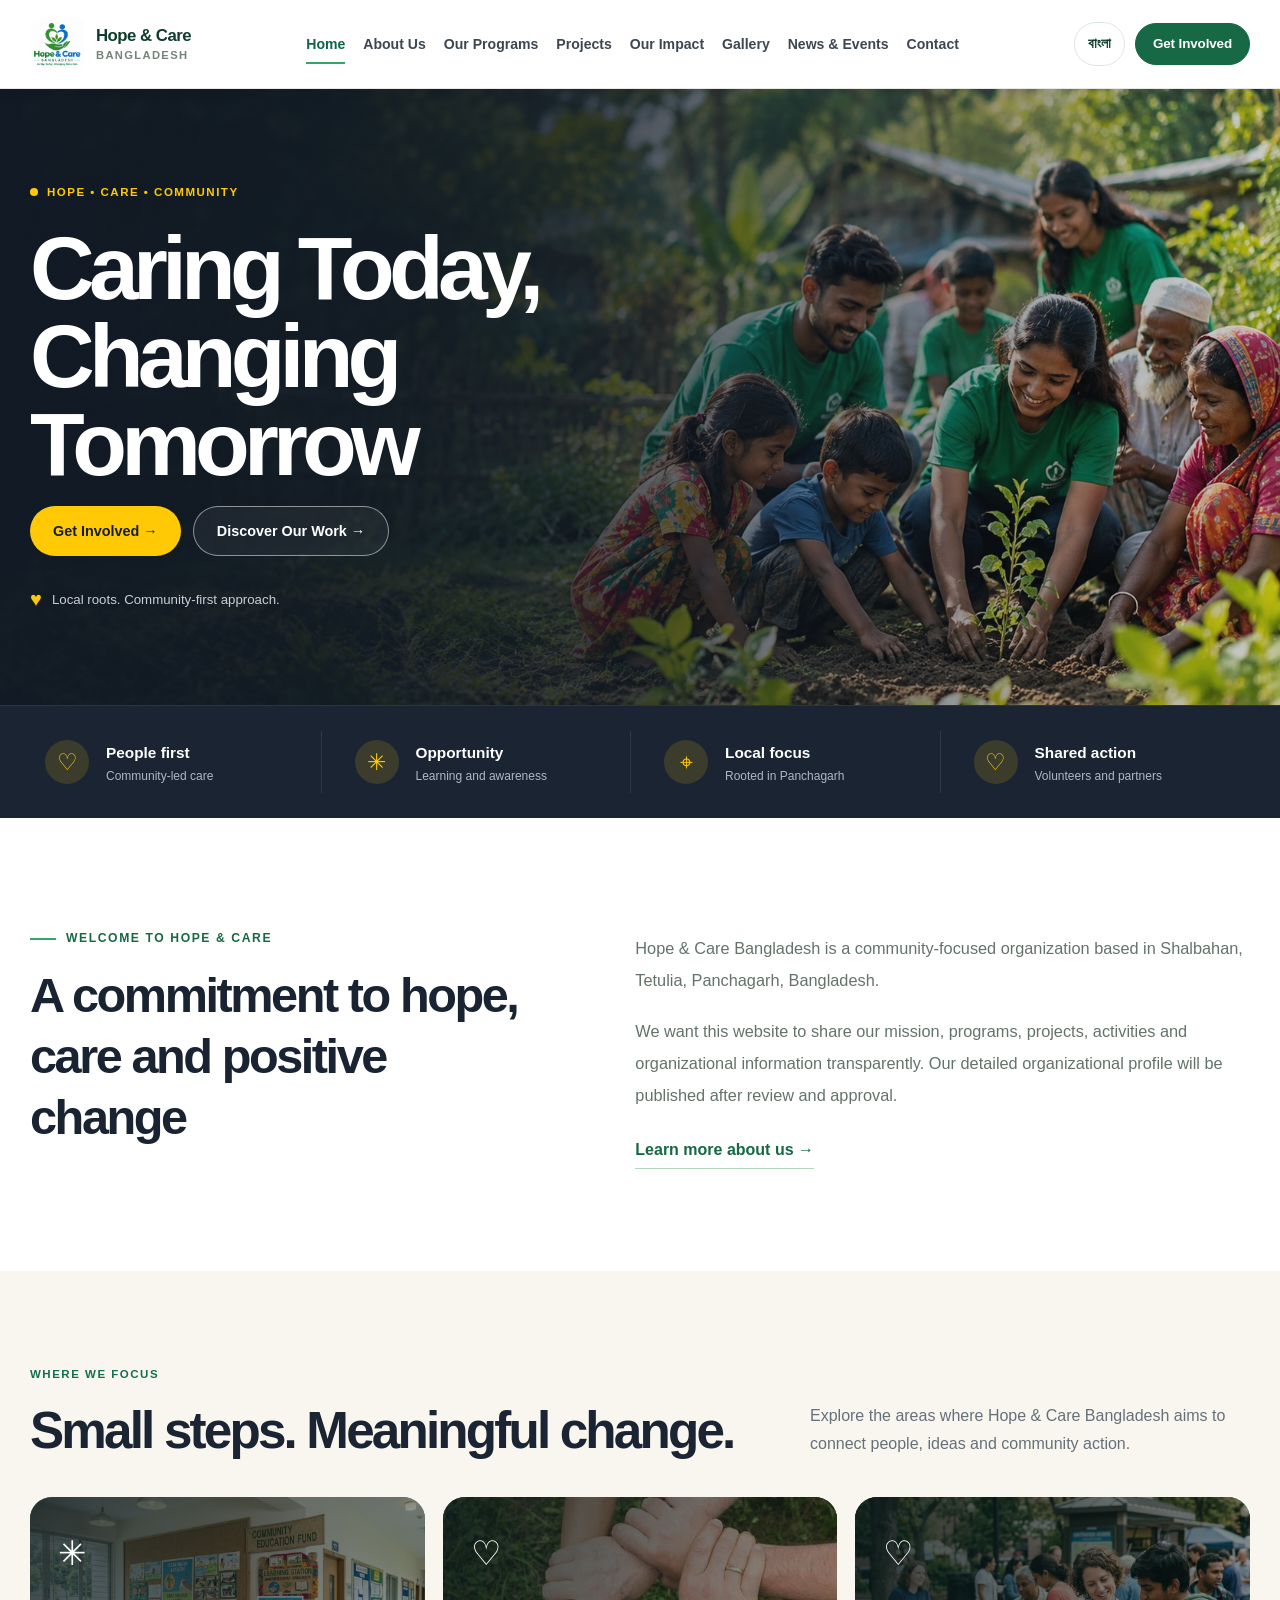
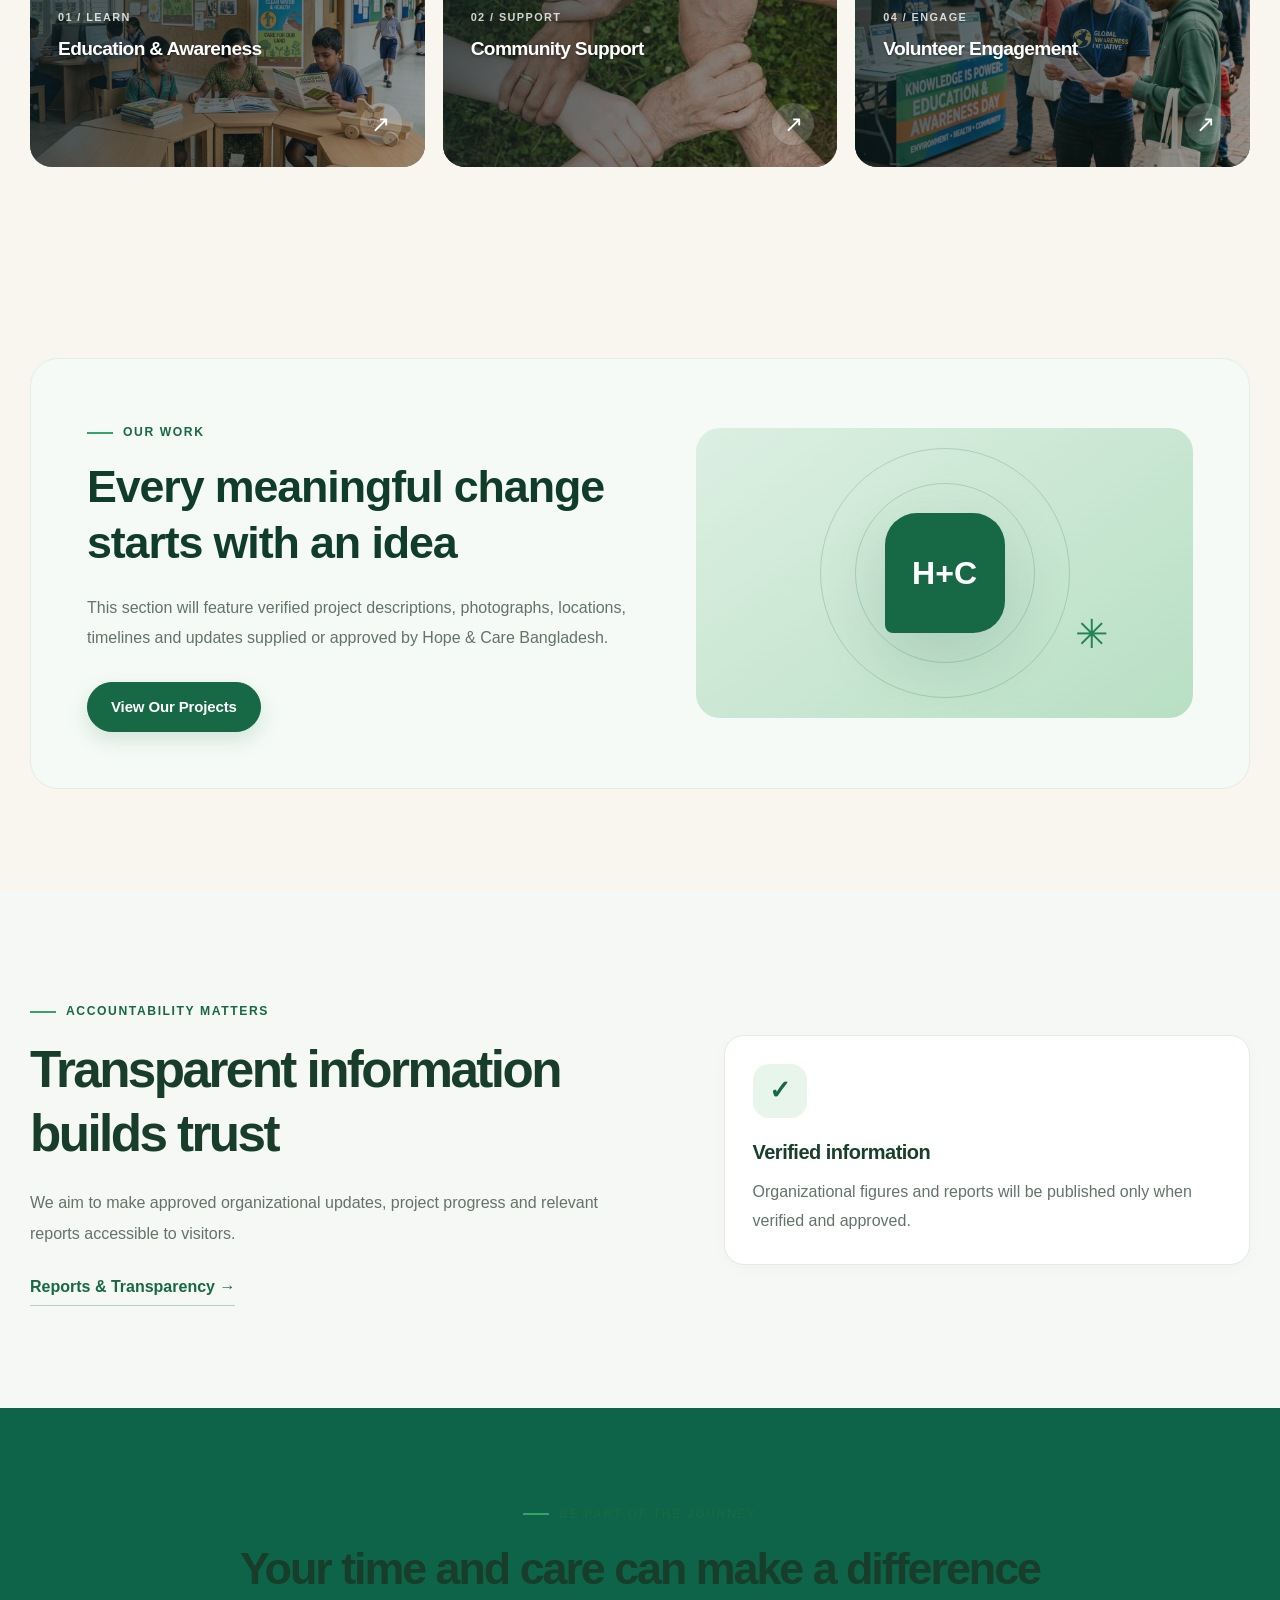
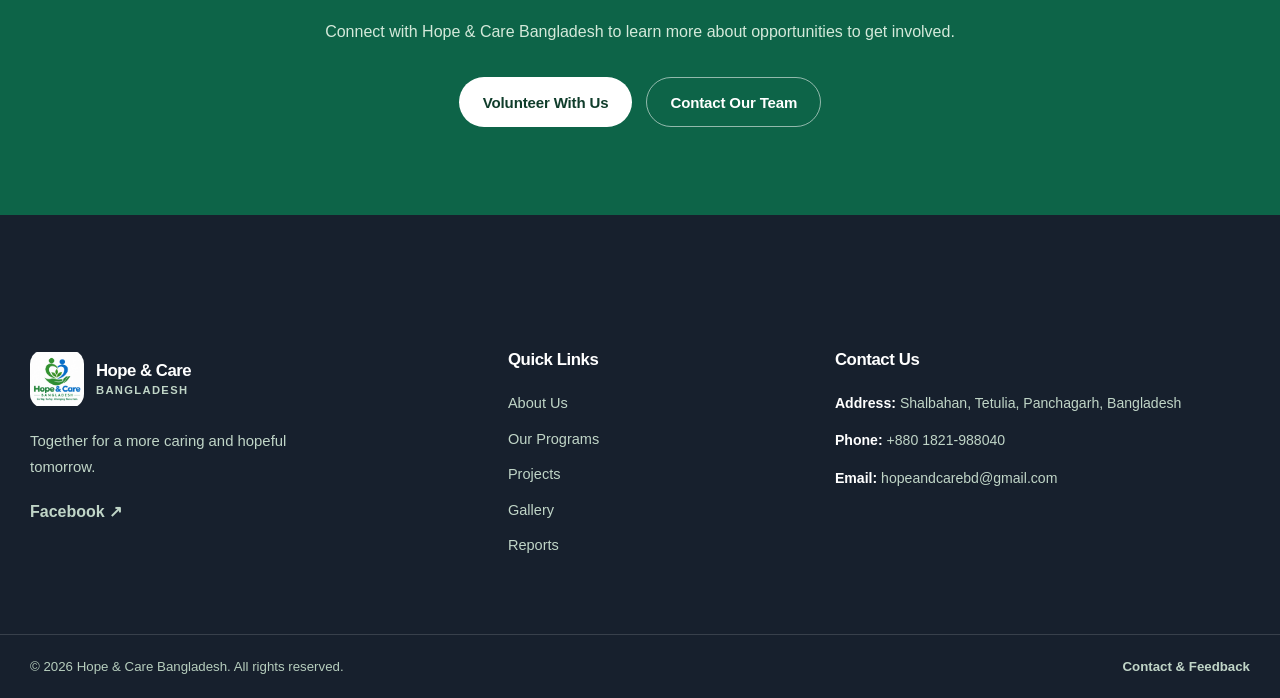
==== commit 9ee389bc: "Add files via upload" ====
--- a/index.html
+++ b/index.html
@@ -1,57 +1,389 @@
+
 <!DOCTYPE html>
 <html lang="en">
 <head>
   <meta charset="UTF-8">
   <meta name="viewport" content="width=device-width, initial-scale=1.0">
-  <title>Hope &amp; Care Bangladesh</title>
+
+  <title>Hope & Care Bangladesh | Together for a Better Tomorrow</title>
+
+  <meta name="description"
+        content="Hope & Care Bangladesh — building hope, supporting communities, and working towards a better tomorrow.">
+
+  <meta name="theme-color" content="#17202d">
+
   <link rel="stylesheet" href="assets/css/style.css">
-  <script defer src="assets/js/language.js"></script>
-  <script defer src="assets/js/main.js"></script>
+
+  <script src="assets/js/language.js" defer></script>
+  <script src="assets/js/main.js" defer></script>
 </head>
+
 <body>
+
+  <!-- Accessibility: skip navigation -->
+  <a class="skip-link" href="#main-content"
+     data-en="Skip to content"
+     data-bn="মূল কনটেন্টে যান">Skip to content</a>
+
+  <!-- Header -->
   <header class="site-header">
-    <div class="container header-container">
-      <a class="logo" href="index.html" aria-label="Hope & Care Bangladesh home">Hope &amp; Care Bangladesh</a>
-      <button class="menu-toggle" type="button" aria-label="Open menu" onclick="document.querySelector('.main-nav')?.classList.toggle('open')">☰</button>
-      <nav class="main-nav" aria-label="Main navigation">
-        <a href="index.html" data-en="Home" data-bn="হোম">Home</a>
-        <a href="about.html" data-en="About Us" data-bn="আমাদের সম্পর্কে">About Us</a>
-        <a href="projects.html" data-en="Projects" data-bn="প্রকল্পসমূহ">Projects</a>
-        <a href="contact.html" data-en="Contact" data-bn="যোগাযোগ">Contact</a>
+    <div class="container header-inner">
+
+      <a class="brand" href="index.html" aria-label="Hope & Care Bangladesh Home">
+        <!-- Replace this placeholder with the official organization logo -->
+        <img class="brand-logo" src="assets/images/logo.png" alt="Hope &amp; Care Bangladesh logo">
+        <span class="brand-text">
+          <strong>Hope & Care</strong>
+          <small>Bangladesh</small>
+        </span>
+      </a>
+
+      <button
+        class="menu-toggle"
+        id="menu-toggle"
+        type="button"
+        aria-label="Open navigation"
+        aria-controls="primary-navigation"
+        aria-expanded="false">
+        <span></span>
+        <span></span>
+        <span></span>
+      </button>
+
+      <nav class="main-navigation" id="primary-navigation"
+           aria-label="Main navigation">
+
+        <a href="index.html" class="active"
+           data-en="Home" data-bn="হোম">Home</a>
+
+        <a href="about.html"
+           data-en="About Us" data-bn="আমাদের সম্পর্কে">About Us</a>
+
+        <a href="programs.html"
+           data-en="Our Programs" data-bn="আমাদের কার্যক্রম">Our Programs</a>
+
+        <a href="projects.html"
+           data-en="Projects" data-bn="প্রকল্প">Projects</a>
+
+        <a href="impact.html"
+           data-en="Our Impact" data-bn="আমাদের অবদান">Our Impact</a>
+
+        <a href="gallery.html"
+           data-en="Gallery" data-bn="গ্যালারি">Gallery</a>
+
+        <a href="news.html"
+           data-en="News & Events" data-bn="সংবাদ ও ইভেন্ট">News & Events</a>
+
+        <a href="contact.html"
+           data-en="Contact" data-bn="যোগাযোগ">Contact</a>
       </nav>
+
+      <div class="header-actions">
+        <button id="language-toggle" class="language-toggle"
+                type="button" aria-label="Switch language">
+          বাংলা
+        </button>
+
+        <a href="volunteer.html" class="button button-small"
+           data-en="Get Involved" data-bn="যুক্ত হোন">
+          Get Involved
+        </a>
+      </div>
+
     </div>
   </header>
 
-  <main>
-    <section class="hero section">
+
+  <main id="main-content">
+
+    <!-- Homepage hero: JAAGO-inspired visual direction, original Hope & Care content -->
+    <section class="hc-home-hero">
+      <div class="hc-home-hero-bg" aria-hidden="true"></div>
+      <div class="container hc-home-hero-inner">
+        <div class="hc-home-hero-copy">
+          <span class="hc-kicker" data-en="HOPE • CARE • COMMUNITY" data-bn="আশা • যত্ন • সমাজ">HOPE • CARE • COMMUNITY</span>
+          <h1 data-en="Caring Today, Changing Tomorrow" data-bn="আজ যত্ন, আগামীতে পরিবর্তন">Caring Today, Changing Tomorrow</h1>
+          <div class="hc-home-actions">
+            <a href="volunteer.html" class="hc-btn hc-btn-yellow" data-en="Get Involved →" data-bn="যুক্ত হোন →">Get Involved →</a>
+            <a href="about.html" class="hc-btn hc-btn-ghost" data-en="Discover Our Work →" data-bn="আমাদের কাজ জানুন →">Discover Our Work →</a>
+          </div>
+          <div class="hc-hero-trust"><span class="hc-heart">♥</span><span data-en="Local roots. Community-first approach." data-bn="স্থানীয় শেকড়। মানুষের পাশে থাকার অঙ্গীকার।">Local roots. Community-first approach.</span></div>
+        </div>
+      </div>
+    </section>
+
+    <section class="hc-value-strip" aria-label="Our approach">
+      <div class="container hc-value-grid">
+        <div class="hc-value"><span class="hc-value-icon">♡</span><strong data-en="People first" data-bn="মানুষই প্রথম">People first</strong><small data-en="Community-led care" data-bn="কমিউনিটিকে সঙ্গে নিয়ে">Community-led care</small></div>
+        <div class="hc-value"><span class="hc-value-icon">✳</span><strong data-en="Opportunity" data-bn="সুযোগ">Opportunity</strong><small data-en="Learning and awareness" data-bn="শিক্ষা ও সচেতনতা">Learning and awareness</small></div>
+        <div class="hc-value"><span class="hc-value-icon">⌖</span><strong data-en="Local focus" data-bn="স্থানীয় অগ্রাধিকার">Local focus</strong><small data-en="Rooted in Panchagarh" data-bn="পঞ্চগড়ে আমাদের শেকড়">Rooted in Panchagarh</small></div>
+        <div class="hc-value"><span class="hc-value-icon">♡</span><strong data-en="Shared action" data-bn="সম্মিলিত উদ্যোগ">Shared action</strong><small data-en="Volunteers and partners" data-bn="স্বেচ্ছাসেবক ও সহযোগীরা">Volunteers and partners</small></div>
+      </div>
+    </section>
+
+    <!-- Introduction -->
+    <section class="section intro-section">
+      <div class="container intro-grid">
+
+        <div class="section-heading">
+          <span class="eyebrow"
+                data-en="WELCOME TO HOPE & CARE"
+                data-bn="HOPE & CARE-এ স্বাগতম">
+            WELCOME TO HOPE & CARE
+          </span>
+
+          <h2 data-en="A commitment to hope, care and positive change"
+              data-bn="আশা, যত্ন ও ইতিবাচক পরিবর্তনের অঙ্গীকার">
+            A commitment to hope, care and positive change
+          </h2>
+        </div>
+
+        <div class="intro-copy">
+          <p data-en="Hope & Care Bangladesh is a community-focused organization based in Shalbahan, Tetulia, Panchagarh, Bangladesh."
+             data-bn="Hope & Care Bangladesh বাংলাদেশের পঞ্চগড় জেলার তেঁতুলিয়ার শালবাহানভিত্তিক একটি কমিউনিটি-কেন্দ্রিক সংস্থা।">
+            Hope & Care Bangladesh is a community-focused organization
+            based in Shalbahan, Tetulia, Panchagarh, Bangladesh.
+          </p>
+
+          <p data-en="We want this website to share our mission, programs, projects, activities and organizational information transparently. Our detailed organizational profile will be published after review and approval."
+             data-bn="এই ওয়েবসাইটের মাধ্যমে আমরা আমাদের লক্ষ্য, কার্যক্রম, প্রকল্প, উদ্যোগ ও সাংগঠনিক তথ্য স্বচ্ছভাবে তুলে ধরতে চাই। বিস্তারিত সাংগঠনিক পরিচিতি পর্যালোচনা ও অনুমোদনের পর প্রকাশ করা হবে।">
+            We want this website to share our mission, programs, projects,
+            activities and organizational information transparently.
+            Our detailed organizational profile will be published after
+            review and approval.
+          </p>
+
+          <a href="about.html" class="text-link"
+             data-en="Learn more about us →"
+             data-bn="আমাদের সম্পর্কে আরও জানুন →">
+            Learn more about us →
+          </a>
+        </div>
+
+      </div>
+    </section>
+
+
+    <section class="hc-focus-section">
       <div class="container">
-        <h1 data-en="Hope &amp; Care Bangladesh" data-bn="হোপ অ্যান্ড কেয়ার বাংলাদেশ">Hope &amp; Care Bangladesh</h1>
-        <p data-en="Working together for a healthier, more caring community." data-bn="আরও সুস্থ ও মানবিক সমাজ গড়তে আমরা একসঙ্গে কাজ করি।">Working together for a healthier, more caring community.</p>
-        <a class="btn" href="projects.html" data-en="Explore Our Projects" data-bn="আমাদের প্রকল্প দেখুন">Explore Our Projects</a>
-      </div>
-    </section>
-
-    <section class="section featured-project" id="featured-project">
-      <div class="container">
-        <h2 data-en="Featured Upcoming Project" data-bn="বিশেষ আসন্ন প্রকল্প">Featured Upcoming Project</h2>
-        <article class="project-card upcoming-project-card">
-          <img src="https://drive.google.com/uc?export=view&amp;id=1od6KbUoXUUUeueqPAB6rHHE52_HTQ5v-" alt="Clean drinking water tube well project" loading="lazy">
-          <div class="project-content">
-            <p class="project-status" data-en="Upcoming · Sponsorship Needed" data-bn="আসন্ন · স্পনসর প্রয়োজন">Upcoming · Sponsorship Needed</p>
-            <h3 data-en="Safe Drinking Water for a Village" data-bn="একটি গ্রামের জন্য নিরাপদ পানীয় জল">Safe Drinking Water for a Village</h3>
-            <p data-en="We are planning to install one clean drinking-water tube well in a village in Bangladesh. The project will begin once sponsorship and the village location are confirmed." data-bn="বাংলাদেশের একটি গ্রামে একটি নিরাপদ পানীয় জলের নলকূপ স্থাপনের পরিকল্পনা রয়েছে। স্পনসর এবং গ্রামের অবস্থান নিশ্চিত হলে প্রকল্পটি শুরু হবে।">We are planning to install one clean drinking-water tube well in a village in Bangladesh. The project will begin once sponsorship and the village location are confirmed.</p>
-            <p><strong data-en="Location:" data-bn="অবস্থান:">Location:</strong> <span data-en="Village to be confirmed" data-bn="গ্রাম নির্ধারণ করা হবে">Village to be confirmed</span></p>
-            <a class="btn" href="projects.html#safe-drinking-water" data-en="View Project Details" data-bn="প্রকল্পের বিস্তারিত দেখুন">View Project Details</a>
-          </div>
-        </article>
-      </div>
-    </section>
+        <div class="hc-section-head"><div><span class="hc-section-kicker" data-en="WHERE WE FOCUS" data-bn="আমাদের অগ্রাধিকার">WHERE WE FOCUS</span><h2 data-en="Small steps. Meaningful change." data-bn="ছোট পদক্ষেপ, অর্থবহ পরিবর্তন।">Small steps. Meaningful change.</h2></div><p data-en="Explore the areas where Hope & Care Bangladesh aims to connect people, ideas and community action." data-bn="যে ক্ষেত্রগুলোতে মানুষ, ধারণা ও সামাজিক উদ্যোগকে একসঙ্গে যুক্ত করতে চাই—সেগুলো জানুন।">Explore the areas where Hope & Care Bangladesh aims to connect people, ideas and community action.</p></div>
+        <div class="hc-focus-grid">
+          <a class="hc-focus-card hc-focus-green" href="programs.html" style="--card-photo:url('assets/images/Education%20%26%20Awareness.jpg')"><img class="hc-focus-photo" src="assets/images/Education%20%26%20Awareness.jpg" alt="Education and awareness activities" loading="lazy" onerror="this.onerror=null;this.src='assets/images/hero-community.jpg'"><span class="hc-focus-symbol">✳</span><span class="hc-focus-label" data-en="01 / LEARN" data-bn="০১ / শিক্ষা">01 / LEARN</span><h3 data-en="Education & Awareness" data-bn="শিক্ষা ও সচেতনতা">Education & Awareness</h3><span class="hc-card-arrow">↗</span></a>
+          <a class="hc-focus-card hc-focus-yellow" href="projects.html" style="--card-photo:url('assets/images/Community%20Support.jpg')"><img class="hc-focus-photo" src="assets/images/Community%20Support.jpg" alt="Community support activities" loading="lazy" onerror="this.onerror=null;this.src='assets/images/hero-community.jpg'"><span class="hc-focus-symbol">♡</span><span class="hc-focus-label" data-en="02 / SUPPORT" data-bn="০২ / সহায়তা">02 / SUPPORT</span><h3 data-en="Community Support" data-bn="কমিউনিটি সহায়তা">Community Support</h3><span class="hc-card-arrow">↗</span></a>
+
+          <a class="hc-focus-card hc-focus-green" href="volunteer.html" style="--card-photo:url('assets/images/Volunteer%20Engagement.jpg')"><img class="hc-focus-photo" src="assets/images/Volunteer%20Engagement.jpg" alt="Volunteer engagement" loading="lazy" onerror="this.onerror=null;this.src='assets/images/hero-community.jpg'"><span class="hc-focus-symbol">♡</span><span class="hc-focus-label" data-en="04 / ENGAGE" data-bn="০৪ / যুক্ত হোন">04 / ENGAGE</span><h3 data-en="Volunteer Engagement" data-bn="স্বেচ্ছাসেবায় যুক্ত হোন">Volunteer Engagement</h3><span class="hc-card-arrow">↗</span></a>
+        </div>
+      </div>
+    </section>
+
+    <!-- Programs overview is represented by the focus cards above to avoid duplicate cards. -->
+
+    <!-- Projects -->
+    <section class="section projects-section">
+      <div class="container project-feature">
+
+        <div class="project-feature-content">
+          <span class="eyebrow"
+                data-en="OUR WORK"
+                data-bn="আমাদের কাজ">
+            OUR WORK
+          </span>
+
+          <h2 data-en="Every meaningful change starts with an idea"
+              data-bn="অর্থবহ পরিবর্তনের শুরু হয় একটি উদ্যোগ থেকে">
+            Every meaningful change starts with an idea
+          </h2>
+
+          <p data-en="This section will feature verified project descriptions, photographs, locations, timelines and updates supplied or approved by Hope & Care Bangladesh."
+             data-bn="এই অংশে Hope & Care Bangladesh-এর সরবরাহ করা বা অনুমোদিত প্রকল্পের বিবরণ, ছবি, স্থান, সময়সীমা ও অগ্রগতির তথ্য প্রকাশ করা হবে।">
+            This section will feature verified project descriptions,
+            photographs, locations, timelines and updates supplied or
+            approved by Hope & Care Bangladesh.
+          </p>
+
+          <a href="projects.html" class="button button-primary"
+             data-en="View Our Projects"
+             data-bn="আমাদের প্রকল্প দেখুন">
+            View Our Projects
+          </a>
+        </div>
+
+        <div class="project-feature-art" aria-hidden="true">
+          <div class="art-circle art-circle-large"></div>
+          <div class="art-circle art-circle-small"></div>
+          <div class="art-symbol">H+C</div>
+          <div class="art-leaf">✳</div>
+        </div>
+
+      </div>
+    </section>
+
+
+    <!-- Impact and transparency -->
+    <section class="section impact-section">
+      <div class="container impact-grid">
+
+        <div>
+          <span class="eyebrow"
+                data-en="ACCOUNTABILITY MATTERS"
+                data-bn="জবাবদিহি গুরুত্বপূর্ণ">
+            ACCOUNTABILITY MATTERS
+          </span>
+
+          <h2 data-en="Transparent information builds trust"
+              data-bn="স্বচ্ছ তথ্য গড়ে তোলে আস্থা">
+            Transparent information builds trust
+          </h2>
+
+          <p data-en="We aim to make approved organizational updates, project progress and relevant reports accessible to visitors."
+             data-bn="অনুমোদিত সাংগঠনিক তথ্য, প্রকল্পের অগ্রগতি ও প্রাসঙ্গিক প্রতিবেদন দর্শনার্থীদের কাছে সহজলভ্য করাই আমাদের লক্ষ্য।">
+            We aim to make approved organizational updates,
+            project progress and relevant reports accessible to visitors.
+          </p>
+
+          <a href="reports.html" class="text-link"
+             data-en="Reports & Transparency →"
+             data-bn="প্রতিবেদন ও স্বচ্ছতা →">
+            Reports & Transparency →
+          </a>
+        </div>
+
+        <div class="impact-panel">
+          <div class="impact-panel-icon" aria-hidden="true">✓</div>
+          <h3 data-en="Verified information"
+              data-bn="যাচাইকৃত তথ্য">
+            Verified information
+          </h3>
+          <p data-en="Organizational figures and reports will be published only when verified and approved."
+             data-bn="যাচাই ও অনুমোদনের পরই সাংগঠনিক পরিসংখ্যান ও প্রতিবেদন প্রকাশ করা হবে।">
+            Organizational figures and reports will be published only
+            when verified and approved.
+          </p>
+        </div>
+
+      </div>
+    </section>
+
+
+    <!-- Volunteer call to action -->
+    <section class="cta-section">
+      <div class="container cta-content">
+
+        <span class="eyebrow eyebrow-light"
+              data-en="BE PART OF THE JOURNEY"
+              data-bn="এই যাত্রার অংশ হোন">
+          BE PART OF THE JOURNEY
+        </span>
+
+        <h2 data-en="Your time and care can make a difference"
+            data-bn="আপনার সময় ও যত্ন ইতিবাচক পরিবর্তন আনতে পারে">
+          Your time and care can make a difference
+        </h2>
+
+        <p data-en="Connect with Hope & Care Bangladesh to learn more about opportunities to get involved."
+           data-bn="যুক্ত হওয়ার সুযোগ সম্পর্কে জানতে Hope & Care Bangladesh-এর সঙ্গে যোগাযোগ করুন।">
+          Connect with Hope & Care Bangladesh to learn more about
+          opportunities to get involved.
+        </p>
+
+        <div class="cta-actions">
+          <a href="volunteer.html" class="button button-white"
+             data-en="Volunteer With Us"
+             data-bn="আমাদের সঙ্গে স্বেচ্ছাসেবক হোন">
+            Volunteer With Us
+          </a>
+
+          <a href="contact.html" class="button button-light-outline"
+             data-en="Contact Our Team"
+             data-bn="আমাদের সঙ্গে যোগাযোগ করুন">
+            Contact Our Team
+          </a>
+        </div>
+
+      </div>
+    </section>
+
   </main>
 
+
+  <!-- Footer -->
   <footer class="site-footer">
-    <div class="container">
-      <p data-en="© Hope &amp; Care Bangladesh. All rights reserved." data-bn="© হোপ অ্যান্ড কেয়ার বাংলাদেশ। সর্বস্বত্ব সংরক্ষিত।">© Hope &amp; Care Bangladesh. All rights reserved.</p>
+    <div class="container footer-grid">
+
+      <div class="footer-about">
+        <a class="brand footer-brand" href="index.html">
+          <img class="brand-logo" src="assets/images/logo.png" alt="Hope &amp; Care Bangladesh logo">
+          <span class="brand-text">
+            <strong>Hope & Care</strong>
+            <small>Bangladesh</small>
+          </span>
+        </a>
+
+        <p data-en="Together for a more caring and hopeful tomorrow."
+           data-bn="আরও মানবিক ও আশাব্যঞ্জক আগামীর জন্য একসাথে।">
+          Together for a more caring and hopeful tomorrow.
+        </p>
+
+        <a href="https://www.facebook.com/hopeandcarebd"
+           target="_blank" rel="noopener noreferrer">
+          Facebook ↗
+        </a>
+      </div>
+
+      <div class="footer-links">
+        <h3 data-en="Quick Links" data-bn="দরকারি লিংক">Quick Links</h3>
+        <a href="about.html" data-en="About Us" data-bn="আমাদের সম্পর্কে">About Us</a>
+        <a href="programs.html" data-en="Our Programs" data-bn="আমাদের কার্যক্রম">Our Programs</a>
+        <a href="projects.html" data-en="Projects" data-bn="প্রকল্প">Projects</a>
+        <a href="gallery.html" data-en="Gallery" data-bn="গ্যালারি">Gallery</a>
+        <a href="reports.html" data-en="Reports" data-bn="প্রতিবেদন">Reports</a>
+      </div>
+
+      <div class="footer-contact">
+        <h3 data-en="Contact Us" data-bn="যোগাযোগ করুন">Contact Us</h3>
+
+        <p>
+          <strong data-en="Address:" data-bn="ঠিকানা:">Address:</strong>
+          <span data-en="Shalbahan, Tetulia, Panchagarh, Bangladesh"
+                data-bn="শালবাহান, তেঁতুলিয়া, পঞ্চগড়, বাংলাদেশ">
+            Shalbahan, Tetulia, Panchagarh, Bangladesh
+          </span>
+        </p>
+
+        <p>
+          <strong data-en="Phone:" data-bn="ফোন:">Phone:</strong>
+          <a href="tel:+8801821988040">+880 1821-988040</a>
+        </p>
+
+        <p>
+          <strong data-en="Email:" data-bn="ইমেইল:">Email:</strong>
+          <a href="mailto:hopeandcarebd@gmail.com">
+            hopeandcarebd@gmail.com
+          </a>
+        </p>
+      </div>
+
+    </div>
+
+    <div class="footer-bottom">
+      <div class="container footer-bottom-inner">
+        <p>
+          © <span id="current-year">2026</span>
+          Hope & Care Bangladesh.
+          <span data-en="All rights reserved."
+                data-bn="সর্বস্বত্ব সংরক্ষিত।">
+            All rights reserved.
+          </span>
+        </p>
+
+        <a href="contact.html"
+           data-en="Contact & Feedback"
+           data-bn="যোগাযোগ ও মতামত">
+          Contact & Feedback
+        </a>
+      </div>
     </div>
   </footer>
+
 </body>
 </html>
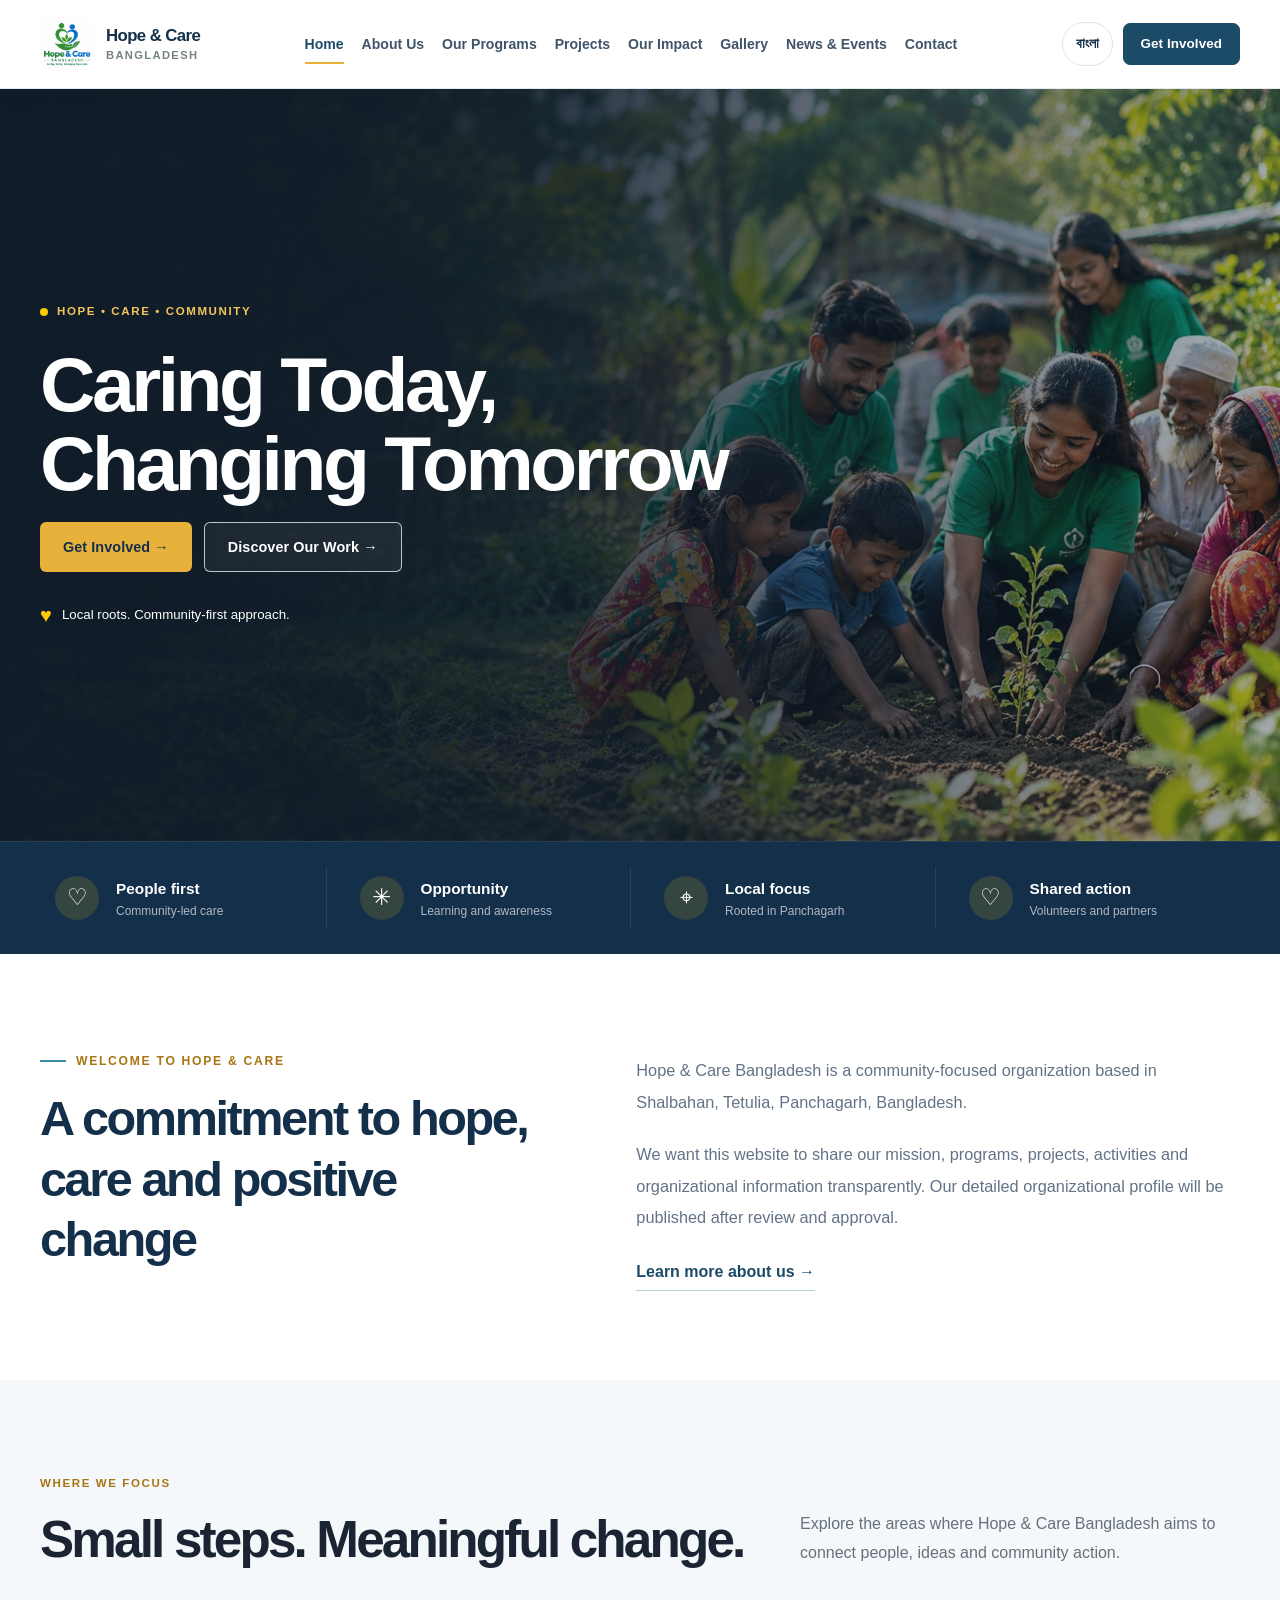
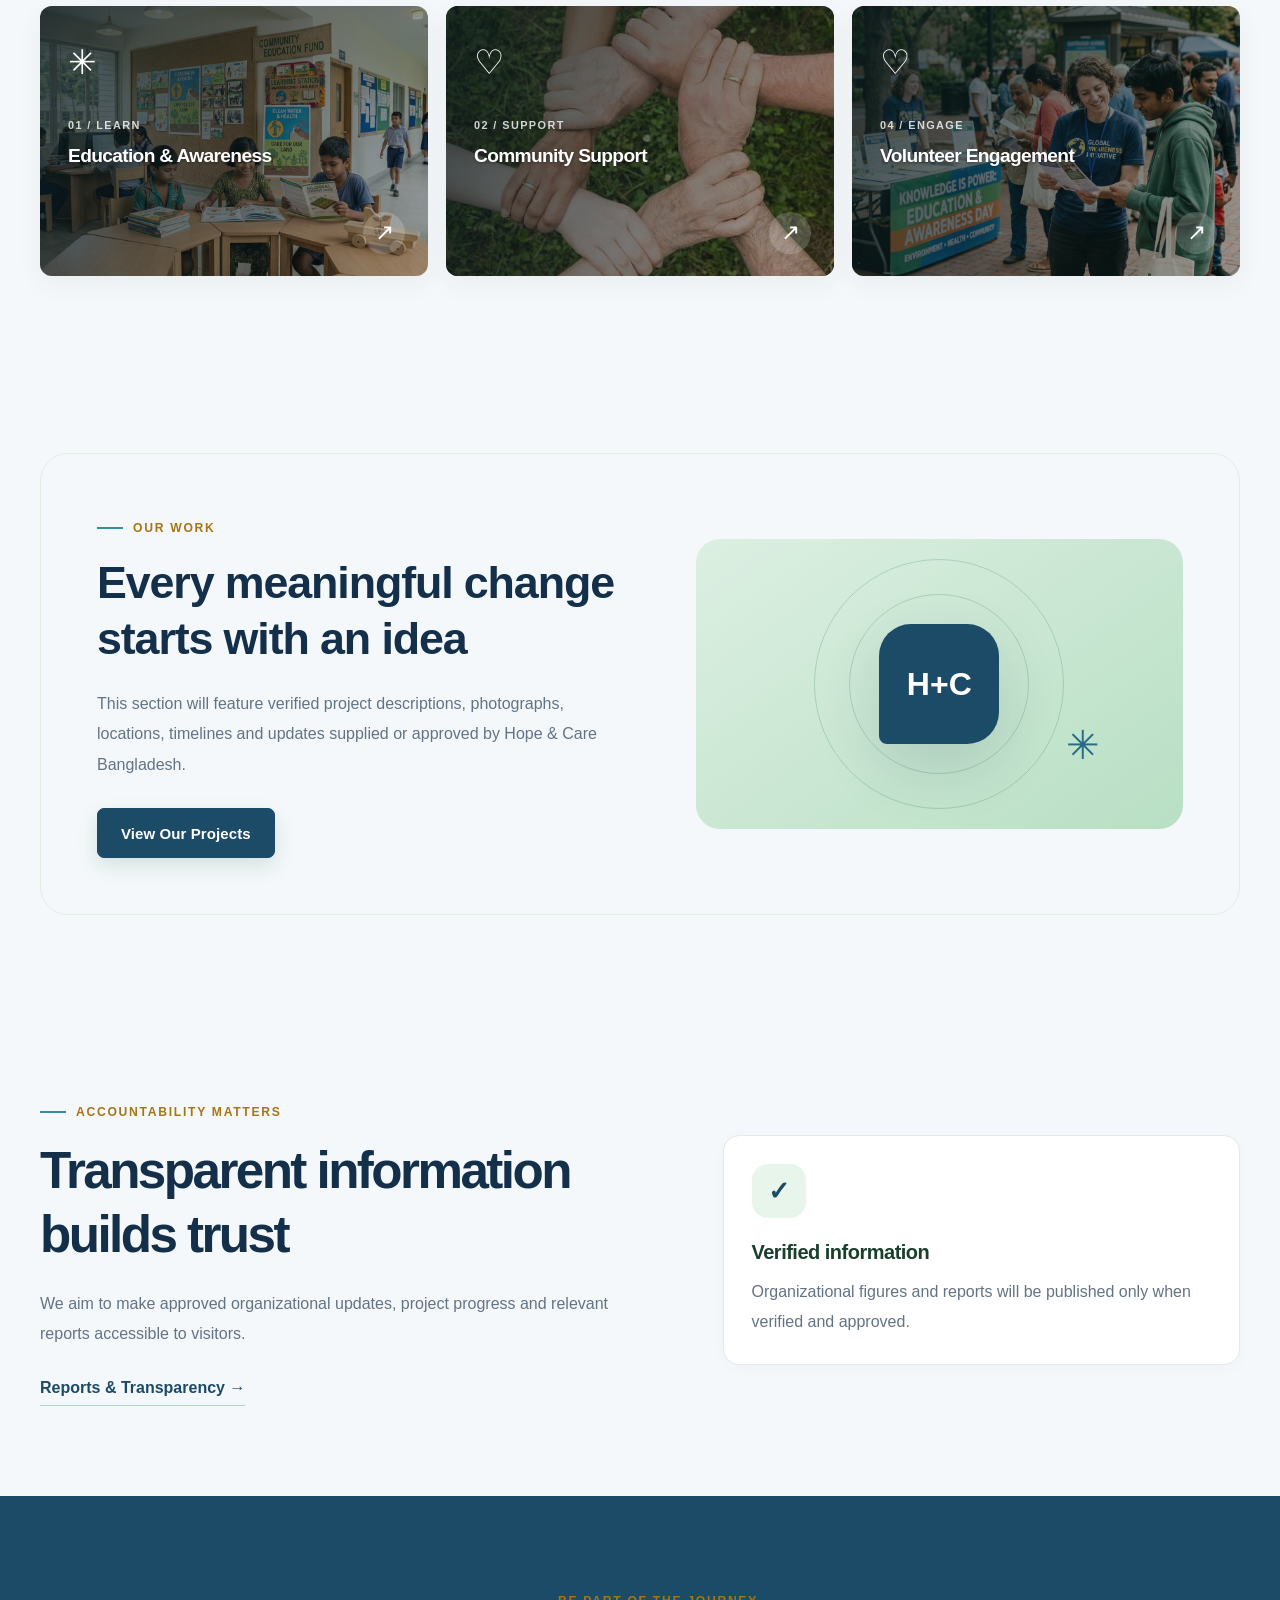
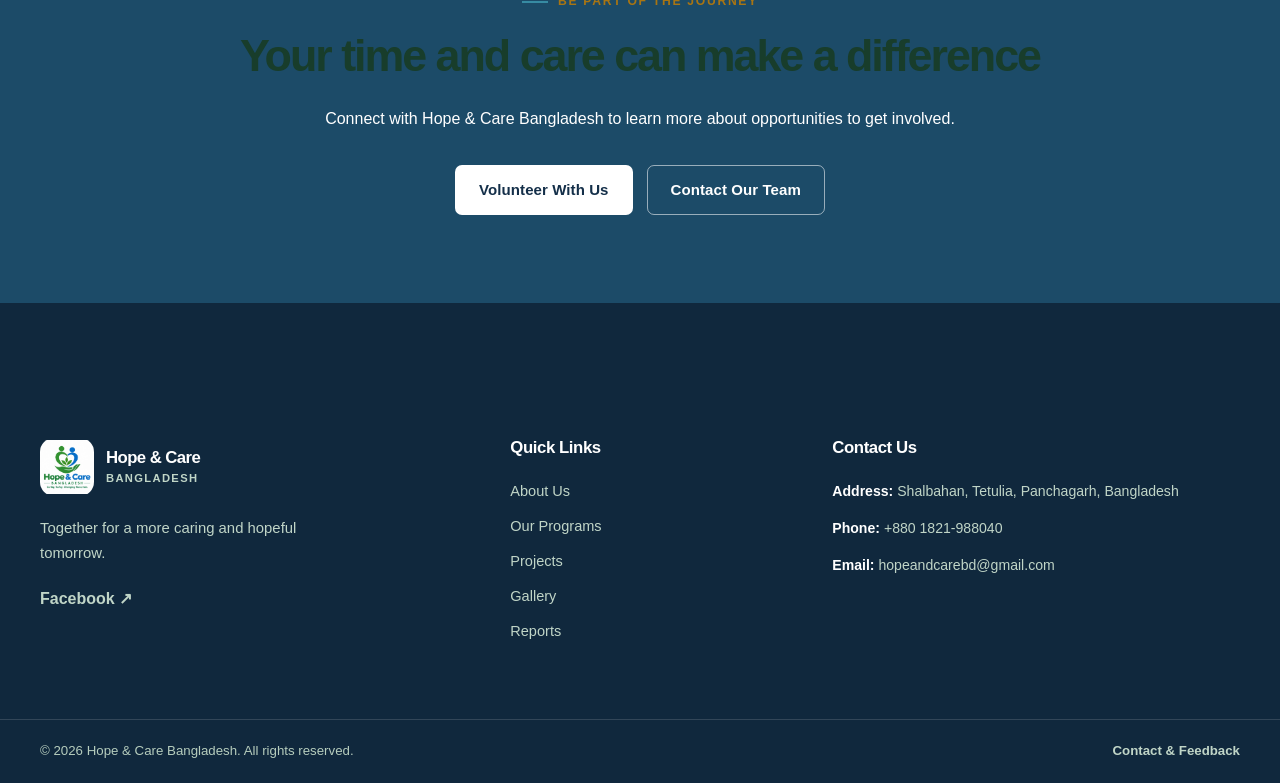
==== commit 8a55fb8e: "Add files via upload" ====
--- a/index.html
+++ b/index.html
@@ -13,6 +13,7 @@
   <meta name="theme-color" content="#17202d">
 
   <link rel="stylesheet" href="assets/css/style.css">
+  <link rel="stylesheet" href="assets/css/international-ngo.css">
 
   <script src="assets/js/language.js" defer></script>
   <script src="assets/js/main.js" defer></script>
@@ -112,6 +113,19 @@
       </div>
     </section>
 
+    <!-- Live featured projects managed in the admin panel -->
+    <section class="section live-featured-projects hidden" id="live-featured-section" aria-labelledby="live-featured-title">
+      <div class="container">
+        <div class="section-heading">
+          <span class="eyebrow" data-en="FEATURED PROJECTS" data-bn="বিশেষ প্রকল্প">FEATURED PROJECTS</span>
+          <h2 id="live-featured-title" data-en="Projects making a difference" data-bn="পরিবর্তন আনছে যে প্রকল্পগুলো">Projects making a difference</h2>
+          <p data-en="Explore projects selected by our team." data-bn="আমাদের টিমের নির্বাচিত প্রকল্পগুলো দেখুন।">Explore projects selected by our team.</p>
+        </div>
+        <div class="live-project-grid" id="home-featured-projects"></div>
+        <div class="live-project-more"><a class="button button-primary" href="projects.html" data-en="View all projects" data-bn="সব প্রকল্প দেখুন">View all projects</a></div>
+      </div>
+    </section>
+
     <section class="hc-value-strip" aria-label="Our approach">
       <div class="container hc-value-grid">
         <div class="hc-value"><span class="hc-value-icon">♡</span><strong data-en="People first" data-bn="মানুষই প্রথম">People first</strong><small data-en="Community-led care" data-bn="কমিউনিটিকে সঙ্গে নিয়ে">Community-led care</small></div>
@@ -217,6 +231,8 @@
 
       </div>
     </section>
+
+
 
 
     <!-- Impact and transparency -->
@@ -385,5 +401,8 @@
     </div>
   </footer>
 
+<script src="assets/js/config.js"></script>
+<script src="assets/js/page-cms.js"></script>
+<script src="assets/js/project-feed.js"></script>
 </body>
 </html>
--- a/assets/css/style.css
+++ b/assets/css/style.css
@@ -1637,7 +1637,7 @@
 .hc-program-item p{margin:0;max-width:760px;color:#5b665e;line-height:1.7;font-size:.96rem;}
 .hc-program-mark{display:grid;place-items:center;width:36px;height:36px;border-radius:50%;background:#e8f0e8;color:#246b45;font-size:1.1rem;}
 .hc-content-note{margin:22px 0 0;color:#6b756d;font-size:.84rem;line-height:1.6;}
-.hc-project-grid{display:grid;grid-template-columns:repeat(3,minmax(0,1fr));gap:18px;align-items:stretch;}
+.hc-project-grid{display:grid;grid-template-columns:repeat(auto-fit,minmax(min(100%,280px),340px));justify-content:center;gap:22px;align-items:stretch;}
 .hc-project-card{display:flex;flex-direction:column;min-width:0;border:1px solid #e0e5dd;border-radius:16px;background:#fff;overflow:hidden;transition:transform .2s ease,box-shadow .2s ease,border-color .2s ease;}
 .hc-project-card:hover{transform:translateY(-3px);box-shadow:0 14px 32px rgba(37,51,43,.08);border-color:#c8d8c8;}
 .hc-project-card-featured{background:#f4f7f0;border-color:#dbe5d8;}
@@ -1655,6 +1655,44 @@
 .hc-bottom-cta p{max-width:650px;margin:0;color:#58675b;line-height:1.7;}
 .hc-bottom-cta-actions{display:flex;align-items:center;gap:22px;flex-shrink:0;flex-wrap:wrap;}
 .hc-bottom-cta-actions .button{background:#246b45;color:#fff;border-color:#246b45;}
-@media(max-width:850px){.hc-page-intro-grid{grid-template-columns:1fr;gap:18px;align-items:start}.hc-page-intro{padding-top:42px}.hc-section-heading-row{align-items:start;flex-direction:column;gap:14px}.hc-section-heading-row>p{max-width:680px}.hc-project-grid{grid-template-columns:repeat(2,minmax(0,1fr))}.hc-bottom-cta-inner{align-items:flex-start;flex-direction:column}.hc-bottom-cta-actions{gap:18px}}
-@media(max-width:560px){.hc-page-intro{padding:34px 0 28px}.hc-page-intro h1{font-size:clamp(2.35rem,11vw,3.25rem)}.hc-page-intro-copy p{font-size:.98rem;line-height:1.72}.hc-program-area-section,.hc-project-directory{padding-top:38px;padding-bottom:46px}.hc-section-heading-row{margin-bottom:20px}.hc-section-heading-row h2{font-size:1.75rem}.hc-program-item{grid-template-columns:34px minmax(0,1fr);gap:12px;padding:20px 0}.hc-program-item:hover{padding-left:8px;padding-right:8px}.hc-program-number{font-size:.76rem}.hc-program-item h3{font-size:1.08rem}.hc-program-item p{font-size:.91rem;line-height:1.65}.hc-program-mark{display:none}.hc-project-grid{grid-template-columns:1fr;gap:13px}.hc-project-card{border-radius:13px}.hc-project-card-top{padding:17px 17px 0}.hc-project-card-body{padding:17px 17px 20px}.hc-project-card h3{font-size:1.16rem}.hc-bottom-cta-actions{align-items:flex-start;flex-direction:column;gap:16px;width:100%}.hc-bottom-cta-actions .button{width:100%;justify-content:center}}
+@media(max-width:850px){.hc-page-intro-grid{grid-template-columns:1fr;gap:18px;align-items:start}.hc-page-intro{padding-top:42px}.hc-section-heading-row{align-items:start;flex-direction:column;gap:14px}.hc-section-heading-row>p{max-width:680px}.hc-project-grid{grid-template-columns:repeat(auto-fit,minmax(min(100%,280px),340px));justify-content:center}.hc-bottom-cta-inner{align-items:flex-start;flex-direction:column}.hc-bottom-cta-actions{gap:18px}}
+@media(max-width:560px){.hc-page-intro{padding:34px 0 28px}.hc-page-intro h1{font-size:clamp(2.35rem,11vw,3.25rem)}.hc-page-intro-copy p{font-size:.98rem;line-height:1.72}.hc-program-area-section,.hc-project-directory{padding-top:38px;padding-bottom:46px}.hc-section-heading-row{margin-bottom:20px}.hc-section-heading-row h2{font-size:1.75rem}.hc-program-item{grid-template-columns:34px minmax(0,1fr);gap:12px;padding:20px 0}.hc-program-item:hover{padding-left:8px;padding-right:8px}.hc-program-number{font-size:.76rem}.hc-program-item h3{font-size:1.08rem}.hc-program-item p{font-size:.91rem;line-height:1.65}.hc-program-mark{display:none}.hc-project-grid{grid-template-columns:minmax(0,340px);justify-content:center;gap:13px}.hc-project-card{border-radius:13px}.hc-project-card-top{padding:17px 17px 0}.hc-project-card-body{padding:17px 17px 20px}.hc-project-card h3{font-size:1.16rem}.hc-bottom-cta-actions{align-items:flex-start;flex-direction:column;gap:16px;width:100%}.hc-bottom-cta-actions .button{width:100%;justify-content:center}}
 @media(prefers-reduced-motion:reduce){.hc-program-item,.hc-project-card{transition:none}}
+
+
+/* Live projects published from the administrator panel */
+.live-featured-projects.hidden { display: none !important; }
+.live-project-grid { display: grid; grid-template-columns: repeat(3, minmax(0, 1fr)); gap: 22px; }
+.live-project-card { overflow: hidden; background: #fff; border: 1px solid #e1e9e3; border-radius: 18px; box-shadow: 0 10px 28px rgba(24,55,38,.07); }
+.live-project-image { display: block; width: 100%; height: 205px; object-fit: cover; background: #edf4ef; }
+.live-project-no-image { display: grid; place-items: center; color: #21764f; font-size: 30px; font-weight: 800; }
+.live-project-card-body { padding: 20px; }
+.live-project-card-body h3 { margin: 8px 0; color: #18352a; }
+.live-project-card-body p { margin: 0; color: #5b6b61; line-height: 1.65; }
+.live-project-status { display: inline-block; margin-top: 12px; padding: 4px 9px; border-radius: 999px; background: #e8f4ec; color: #176b48; font-size: 12px; font-weight: 700; }
+.live-project-more { display: flex; justify-content: center; margin-top: 26px; }
+.hc-project-card .live-project-image { display:block; width:100%; aspect-ratio:16 / 9; height:auto; object-fit:cover; object-position:center; background:#edf4ef; }
+.hc-project-grid > .live-project-card { width:100%; min-width:0; }
+.live-project-card img { display:block; width:100%; aspect-ratio:16 / 9; height:auto; object-fit:cover; object-position:center; }
+.live-project-card .live-project-card-body p { overflow-wrap:anywhere; white-space:pre-line; }
+@media (max-width: 850px) { .live-project-grid { grid-template-columns: repeat(2, minmax(0, 1fr)); } }
+@media (max-width: 560px) { .live-project-grid { grid-template-columns: 1fr; } .live-project-image { height: 190px; } }
+
+
+/* Dynamic project cards: show every uploaded photo without cropping or distortion. */
+.hc-project-card.live-project-full-card{overflow:hidden;display:flex;flex-direction:column;height:100%}
+.hc-project-images{display:grid;grid-template-columns:repeat(auto-fit,minmax(min(100%,220px),1fr));gap:10px;padding:12px 12px 0;align-items:start}
+.hc-project-images img{display:block;width:100%;height:auto;max-height:none;object-fit:contain;aspect-ratio:auto;background:#f5f7f5;border-radius:8px}
+.hc-project-card-body{padding:18px}
+.hc-project-full-description{white-space:normal;overflow-wrap:anywhere;line-height:1.75;margin:12px 0 16px;color:inherit}
+.live-project-status{display:inline-block;margin-top:8px;padding:4px 9px;border-radius:999px;background:#e7f4e9;color:#245c3c;font-size:.82rem;font-weight:700}
+.live-featured-projects .live-project-grid{grid-template-columns:1fr}
+.live-featured-projects .hc-project-images{grid-template-columns:repeat(auto-fit,minmax(min(100%,260px),1fr))}
+@media(max-width:640px){.hc-project-images{grid-template-columns:1fr}.live-featured-projects .hc-project-images{grid-template-columns:1fr}}
+
+/* Full project information is easier to read in a single wide card. */
+#live-project-grid{grid-template-columns:1fr}
+#live-project-grid .hc-project-images{grid-template-columns:repeat(auto-fit,minmax(min(100%,240px),1fr))}
+
+/* Admin-created visual page builder sections */
+.hc-builder-content{width:min(var(--container,1200px),calc(100% - 36px));margin:0 auto}.hc-builder-section{padding:clamp(42px,6vw,82px) 0}.hc-builder-inner{max-width:1100px;margin:auto}.hc-builder-inner>h2{font-size:clamp(28px,4vw,42px);color:var(--green-900,#17324d);margin:0 0 18px}.hc-builder-inner>p{max-width:850px;line-height:1.8;color:var(--text,#34495e)}.hc-builder-image img{width:min(100%,900px);max-height:520px;object-fit:cover;border-radius:18px;margin:20px 0}.hc-builder-stats,.hc-builder-features{display:grid;grid-template-columns:repeat(3,minmax(0,1fr));gap:18px;margin-top:26px}.hc-builder-stats>div,.hc-builder-features article{background:#f2f6f8;border-radius:16px;padding:24px}.hc-builder-stats strong{display:block;font-size:clamp(28px,4vw,42px);color:var(--green-900,#17324d)}.hc-builder-stats span{color:#5a6c79}.hc-builder-features h3{color:var(--green-900,#17324d)}.hc-builder-button{display:inline-block;margin-top:16px;padding:13px 22px;border-radius:6px;background:var(--hc-accent,#e5ad32);color:#17324d;font-weight:800;text-decoration:none}@media(max-width:700px){.hc-builder-stats,.hc-builder-features{grid-template-columns:1fr}}
--- a/assets/css/international-ngo.css
+++ b/assets/css/international-ngo.css
@@ -0,0 +1,29 @@
+/* Hope & Care Bangladesh — international NGO visual refresh */
+:root{
+ --green-900:#142f49;--green-800:#1c4b68;--green-700:#286b87;--green-600:#378ba3;
+ --green-100:#e7f1f5;--green-50:#f4f8fa;--white:#fff;--text:#243447;--muted:#637386;
+ --border:#dce5eb;--surface:#f5f8fa;--hc-accent:#e8b13b;--container:1200px;
+ --shadow-sm:0 8px 24px rgba(20,47,73,.07);--shadow-lg:0 22px 60px rgba(20,47,73,.14);
+ --radius-sm:8px;--radius-md:16px;--radius-lg:24px;
+}
+body{color:#243447;background:#fff;font-family:Inter,"Noto Sans Bengali","Hind Siliguri",Arial,sans-serif;line-height:1.72}
+.site-header{background:rgba(255,255,255,.97);border-bottom:1px solid #e4eaf0;box-shadow:0 4px 22px rgba(20,47,73,.045)}
+.brand{color:#142f49}.brand-mark{background:#142f49;border-radius:8px}.brand-text strong{letter-spacing:-.035em}
+.main-navigation{gap:clamp(10px,1.4vw,22px)}.main-navigation a{color:#40546a;font-weight:650}.main-navigation a:hover,.main-navigation a.active{color:#1c4b68}.main-navigation a::after{background:#e8b13b}
+.button,.hc-btn{border-radius:7px;font-weight:750;letter-spacing:.005em}.button-primary,.button-small{background:#1c4b68}.button-primary:hover,.button-small:hover{background:#142f49}.button-outline{border-color:#9db4c2;color:#1c4b68}.button-outline:hover{background:#edf4f7}
+.hero,.hc-page-intro,.contact-hero,.donate-hero,.reports-hero,.team-hero,.volunteer-hero{background:linear-gradient(120deg,#edf3f6 0%,#f9fbfc 58%,#e7eff3 100%)}
+.hero h1,.hero h2,.section-heading h2,.section-header h2,.section-heading h2,.impact-grid h2{color:#142f49}
+.eyebrow,.hc-kicker,.hc-section-kicker{color:#a87513;letter-spacing:.14em}
+.section{padding-block:clamp(58px,7vw,96px)}
+.card,.project-card,.program-card,.impact-card,.contact-card,.report-card,.team-card,.hc-focus-card{border-radius:12px;border-color:#e0e8ed;box-shadow:0 8px 26px rgba(20,47,73,.055)}
+.card:hover,.project-card:hover,.program-card:hover,.hc-focus-card:hover{box-shadow:0 18px 42px rgba(20,47,73,.12);transform:translateY(-3px)}
+.hc-home-hero{min-height:610px;background:#142f49;position:relative;isolation:isolate}.hc-home-hero::before{content:"";position:absolute;inset:0;background:linear-gradient(90deg,rgba(12,34,54,.9),rgba(12,34,54,.52) 55%,rgba(12,34,54,.12));z-index:-1}.hc-home-hero-bg{background-position:center;background-size:cover;opacity:.78}.hc-home-hero-copy{max-width:760px;padding-block:clamp(90px,12vw,150px)}.hc-home-hero h1{color:#fff;max-width:760px;font-size:clamp(2.8rem,6vw,5.4rem);line-height:1.04;letter-spacing:-.045em}.hc-kicker{color:#f2c65d}.hc-btn-yellow{background:#e8b13b;color:#142f49;border-radius:6px}.hc-btn-yellow:hover{background:#f2c65d;color:#142f49}.hc-btn-ghost{border:1px solid rgba(255,255,255,.72);border-radius:6px;color:#fff}.hc-hero-trust{color:#fff}
+.hc-value-strip{background:#142f49;color:#fff}.hc-value-strip *{color:inherit}
+.hc-focus-section,.projects-section,.impact-section,.programs-section{background:#f5f8fa}
+.hc-focus-card{overflow:hidden}.hc-focus-card h3{color:#142f49}.hc-focus-green{background:#fff}
+.cta-section,.hc-bottom-cta{background:#1c4b68;color:#fff}.cta-section h2,.hc-bottom-cta h2,.cta-section p,.hc-bottom-cta p{color:#fff}
+footer,.site-footer{background:#10283d;color:#eaf0f4}footer h2,footer h3,footer h4,footer p,footer a,.site-footer *{color:inherit}footer a:hover{color:#f2c65d}
+input,textarea,select{border-radius:7px;border-color:#cbd8e0}input:focus,textarea:focus,select:focus{outline:2px solid #9bb9ca;outline-offset:1px}
+@media(max-width:900px){.main-navigation{gap:10px}.hc-home-hero{min-height:520px}}
+@media(max-width:760px){.site-header{backdrop-filter:blur(12px)}.main-navigation{background:#fff}.hc-home-hero-copy{padding-block:78px}.section{padding-block:56px}}
+.team-photo{width:100%;aspect-ratio:4/3;object-fit:cover;border-radius:10px;margin-bottom:14px}.team-photo-placeholder{display:grid;place-items:center;min-height:180px;background:#e8eff3;color:#1c4b68;border-radius:10px;font-weight:850;font-size:28px;margin-bottom:14px}
